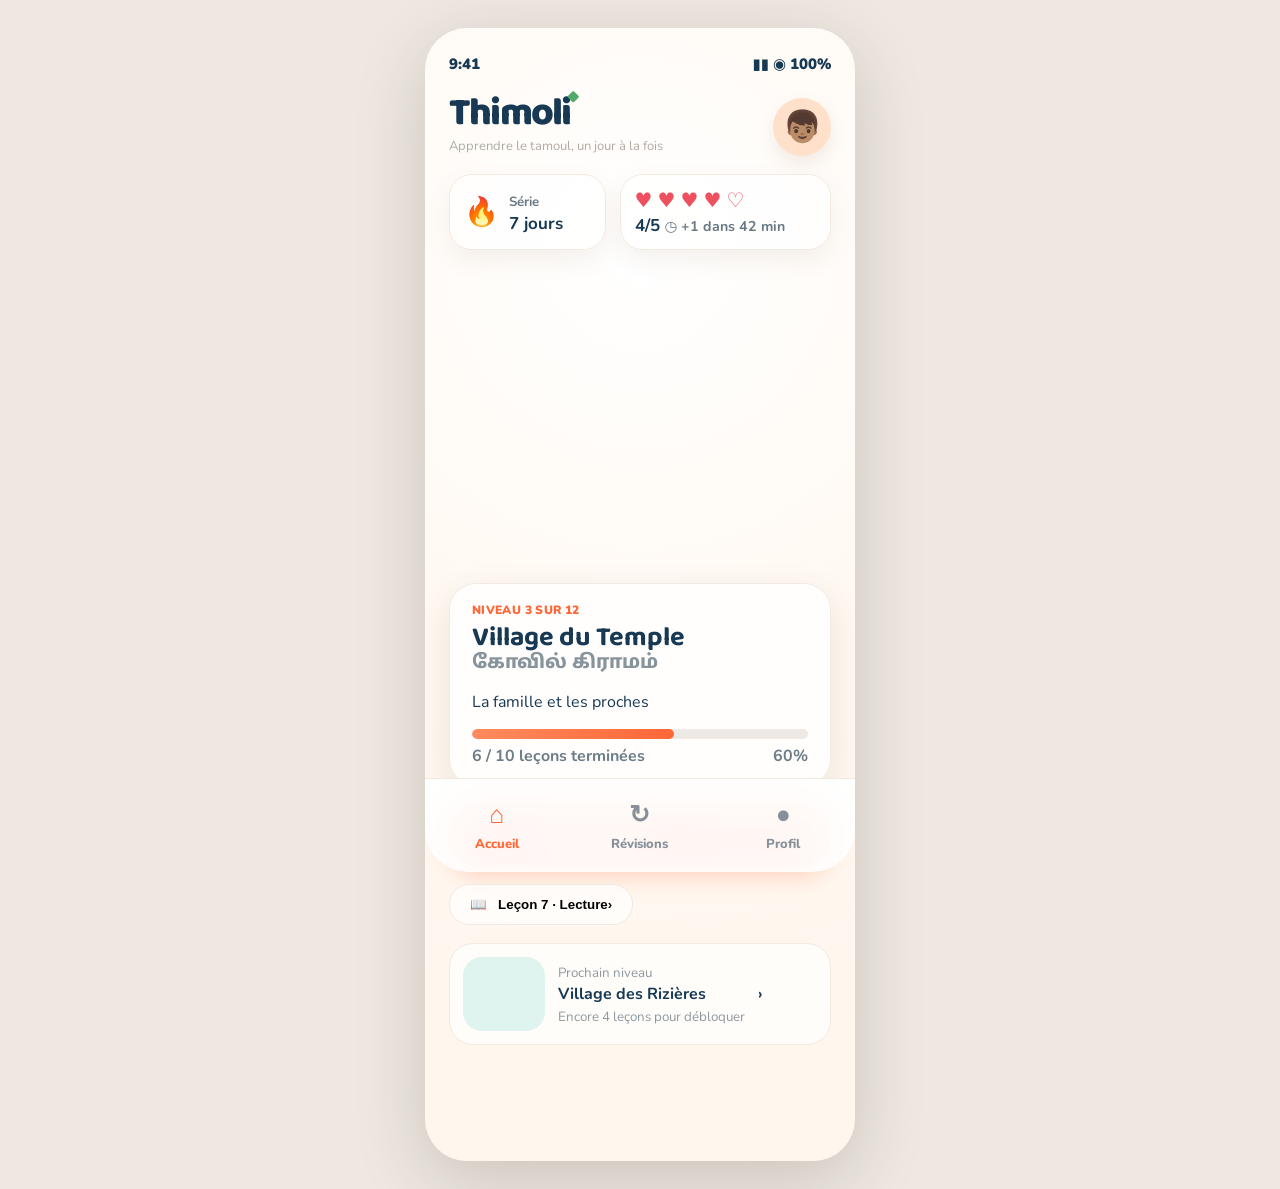
==== demo/index.html @ 9fad5a87 "Ajouter la démonstration Thimoli" ====
<!doctype html>
<html lang="fr">
<head>
  <meta charset="UTF-8" />
  <meta name="viewport" content="width=device-width, initial-scale=1, viewport-fit=cover" />
  <meta name="theme-color" content="#fff9f2" />
  <title>Thimoli — Apprendre le tamoul</title>
  <link rel="preconnect" href="https://fonts.googleapis.com">
  <link rel="preconnect" href="https://fonts.gstatic.com" crossorigin>
  <link href="https://fonts.googleapis.com/css2?family=Baloo+2:wght@500;600;700;800&family=Noto+Sans+Tamil:wght@500;600;700;800&family=Nunito:wght@500;600;700;800;900&display=swap" rel="stylesheet">
  <link rel="stylesheet" href="styles.css" />
  <script src="https://mcp.figma.com/mcp/html-to-design/capture.js" async></script>
</head>
<body>
  <main id="app" class="phone-shell" aria-live="polite"></main>
  <script src="app.js"></script>
</body>
</html>
---- demo/styles.css ----
:root{--orange:#ff6737;--orange2:#ff8b5e;--ink:#173954;--muted:#8f999f;--cream:#fff9f2;--card:#fffdfb;--line:#f2e9df;--green:#3f9b70;--shadow:0 12px 34px rgba(111,74,46,.12)}
*{box-sizing:border-box}body{margin:0;background:#eee8e1;color:var(--ink);font-family:Nunito,system-ui,sans-serif}.phone-shell{width:min(100%,430px);min-height:100dvh;margin:auto;background:radial-gradient(circle at 50% 20%,#fff 0,#fff9f2 42%,#fff6ed 100%);position:relative;padding:26px 24px 116px;overflow:hidden}.status{display:flex;justify-content:space-between;font-weight:900;font-size:15px}.brandbar{display:flex;align-items:center;justify-content:space-between;margin:24px 0 18px}.logo{font-family:"Baloo 2";font-size:39px;line-height:.75;font-weight:800;letter-spacing:-1.8px}.logo .leaf{color:#51a96b;font-size:20px;position:absolute;margin:-10px 0 0 -3px}.tagline{font-size:13px;color:#b3aaa2;margin-top:8px}.avatar{width:58px;height:58px;border-radius:50%;background:#ffe0ca;display:grid;place-items:center;font-size:31px;box-shadow:0 8px 18px rgba(156,98,54,.12)}.stats{display:grid;grid-template-columns:1fr 1.35fr;gap:14px}.stat{background:rgba(255,255,255,.78);border:1px solid #f3e9df;border-radius:23px;padding:12px 14px;display:flex;align-items:center;gap:10px;box-shadow:0 10px 24px rgba(117,74,40,.08)}.stat-icon{font-size:28px}.stat strong{font-size:17px;display:block}.stat small{color:#687984;font-weight:700}.hearts{font-size:20px;color:#ef5060;white-space:nowrap}.hero-village{height:350px;margin:-2px -24px -15px;position:relative;overflow:hidden}.sprite{position:absolute;background-image:url('assets/thimoli-villages.png');background-size:400% 300%;width:100%;height:100%;background-repeat:no-repeat;filter:drop-shadow(0 14px 12px rgba(70,43,26,.16))}.sprite.level-1{background-position:0 0}.sprite.level-2{background-position:33.333% 0}.sprite.level-3{background-position:66.666% 0}.sprite.level-4{background-position:100% 0}.sprite.level-5{background-position:0 50%}.sprite.level-6{background-position:33.333% 50%}.sprite.level-7{background-position:66.666% 50%}.sprite.level-8{background-position:100% 50%}.sprite.level-9{background-position:0 100%}.sprite.level-10{background-position:33.333% 100%}.sprite.level-11{background-position:66.666% 100%}.sprite.level-12{background-position:100% 100%}.progress-card,.mini-card,.lesson-card,.settings-card{background:rgba(255,255,255,.82);border:1px solid rgba(242,233,223,.9);box-shadow:var(--shadow);border-radius:27px}.progress-card{padding:18px 22px}.eyebrow{font-size:12px;font-weight:900;color:var(--orange);letter-spacing:.03em}.progress-card h1{font-family:"Baloo 2";font-size:27px;line-height:1;margin:6px 0 0}.tamil{font-size:19px;color:#87949b;font-weight:800}.bar{height:10px;border-radius:10px;background:#eee9e4;overflow:hidden;margin-top:13px}.bar span{display:block;height:100%;width:60%;background:linear-gradient(90deg,var(--orange2),var(--orange));border-radius:inherit}.progress-meta{display:flex;justify-content:space-between;color:#6c7d87;font-weight:700;margin-top:6px}.primary{width:100%;border:0;border-radius:28px;padding:17px 22px;background:linear-gradient(100deg,var(--orange),#ff7946);box-shadow:0 10px 24px rgba(255,103,55,.28);color:white;font:800 21px Nunito;display:flex;justify-content:center;gap:25%;align-items:center;margin:18px 0;cursor:pointer}.lesson-row{background:rgba(255,255,255,.7);border:1px solid var(--line);padding:12px 20px;border-radius:20px;display:flex;align-items:center;justify-content:space-between;font-weight:800}.next-card{display:flex;align-items:center;gap:13px;margin-top:18px;padding:13px;background:rgba(255,255,255,.72);border:1px solid var(--line);border-radius:24px}.next-thumb{width:82px;height:74px;border-radius:19px;background:#dff4ef;position:relative;overflow:hidden;flex:none}.next-thumb .sprite{transform:scale(1.45)}.next-card p{margin:0}.next-card small{color:#8e999f}.bottom-nav{position:fixed;bottom:0;left:50%;transform:translateX(-50%);width:min(100%,430px);height:94px;background:rgba(255,255,255,.94);backdrop-filter:blur(18px);border-top:1px solid var(--line);display:grid;grid-template-columns:repeat(3,1fr);z-index:10;padding-bottom:env(safe-area-inset-bottom)}.nav-btn{border:0;background:none;color:#879098;font:800 13px Nunito;display:grid;place-content:center;gap:3px;cursor:pointer}.nav-btn b{font-size:25px}.nav-btn.active{color:var(--orange)}.page-head{display:flex;align-items:center;justify-content:space-between;margin:24px 0}.page-head h1{font:800 30px/1 "Baloo 2";margin:0}.page-head p{margin:3px 0;color:var(--muted)}.village-grid{display:grid;grid-template-columns:repeat(2,1fr);gap:14px}.village-card{border:1px solid var(--line);background:white;border-radius:23px;overflow:hidden;padding:8px;position:relative;box-shadow:0 8px 23px rgba(74,51,34,.06);cursor:pointer}.village-card.locked{filter:grayscale(.7);opacity:.55}.village-card.current{border:2px solid var(--orange)}.village-art{height:120px;position:relative}.village-card h3{font-size:14px;margin:0 8px}.village-card p{font-size:11px;margin:2px 8px 7px;color:var(--muted);font-weight:800}.review-card,.profile-card{background:#fff;border:1px solid var(--line);border-radius:24px;padding:18px;margin:12px 0;box-shadow:0 8px 22px rgba(74,51,34,.06)}.review-card{display:flex;align-items:center;gap:14px}.review-card .icon{font-size:30px}.review-card h3,.review-card p{margin:0}.profile-hero{text-align:center;padding:22px 0}.profile-hero .avatar{margin:auto;width:88px;height:88px;font-size:44px}.profile-hero h1{font:800 29px "Baloo 2";margin:10px 0 0}.metrics{display:grid;grid-template-columns:repeat(3,1fr);gap:10px}.metric{text-align:center;background:white;border:1px solid var(--line);border-radius:20px;padding:15px 5px}.metric strong{display:block;font-size:21px}.setting{display:flex;justify-content:space-between;align-items:center;padding:17px 4px;border-bottom:1px solid var(--line);font-weight:800}.setting:last-child{border:0}.toggle{width:46px;height:27px;background:var(--orange);border-radius:20px;padding:3px}.toggle:after{content:"";display:block;width:21px;height:21px;background:white;border-radius:50%;margin-left:19px}.lesson-top{display:flex;align-items:center;justify-content:space-between;margin:18px 0}.lesson-top button{border:0;background:none;font-size:25px;color:var(--muted)}.lesson-card{padding:25px;margin-top:22px;text-align:center}.letter{font:800 80px "Baloo 2";color:var(--orange)}.answers{display:grid;gap:12px;margin-top:28px}.answer{padding:16px;border:2px solid var(--line);border-radius:18px;background:white;color:var(--ink);font:800 17px Nunito}.answer.selected{border-color:var(--orange);background:#fff1ea}.success{color:var(--green);font-weight:900;margin:15px 0}.empty{text-align:center;padding:60px 15px;color:var(--muted)}
@media(min-width:700px){body{padding:28px}.phone-shell{min-height:900px;border-radius:42px;box-shadow:0 20px 70px rgba(56,39,26,.18)}.bottom-nav{bottom:28px;border-radius:0 0 42px 42px}}

/* V1.2 — direction officielle : Flat Design moderne / Soft UI illustrée */
.sprite{background-image:url('assets/thimoli-villages-flat-v2.png');filter:drop-shadow(0 10px 10px rgba(70,43,26,.10))}
.village-intro{margin:-4px 0 18px;padding:12px 16px;border-radius:18px;background:rgba(255,255,255,.68);border:1px solid rgba(242,233,223,.8);color:#63727c;font-size:12px;font-weight:700}
.village-card{background:rgba(255,255,255,.82);padding:9px;text-align:center;overflow:visible}
.village-card.locked{filter:none;opacity:.76}
.village-card.locked .village-art{filter:saturate(.72)}
.village-card.current{border:2px solid var(--orange2);box-shadow:0 10px 26px rgba(255,139,94,.17)}
.card-lock{position:absolute;right:11px;top:11px;z-index:2;font-size:15px;filter:grayscale(1)}
.level-badge{display:inline-block;margin:-6px auto 7px;padding:3px 11px;border-radius:999px;background:linear-gradient(100deg,var(--orange2),var(--orange));color:#fff;font-size:10px;font-weight:900}
.village-card.locked .level-badge{background:#8c9296}
.village-card h3{font:800 14px/1.15 "Baloo 2";margin:0 5px;color:var(--ink)}
.village-card .village-tamil{font-family:"Noto Sans Tamil",Nunito,sans-serif;font-size:11px;color:var(--ink);margin:3px 4px 0;font-weight:700}
.village-card .village-theme{font-size:10px;line-height:1.25;color:var(--muted);margin:3px 4px 8px;min-height:25px;font-weight:700}
.village-card .village-state{font-size:9px;color:var(--orange);letter-spacing:.04em;margin:0 4px 5px;font-weight:900}
.village-quote{text-align:center;color:#7f8a8f;font-size:11px;font-style:italic;margin:24px 0 6px}
.tamil,.letter{font-family:"Noto Sans Tamil",Nunito,sans-serif}
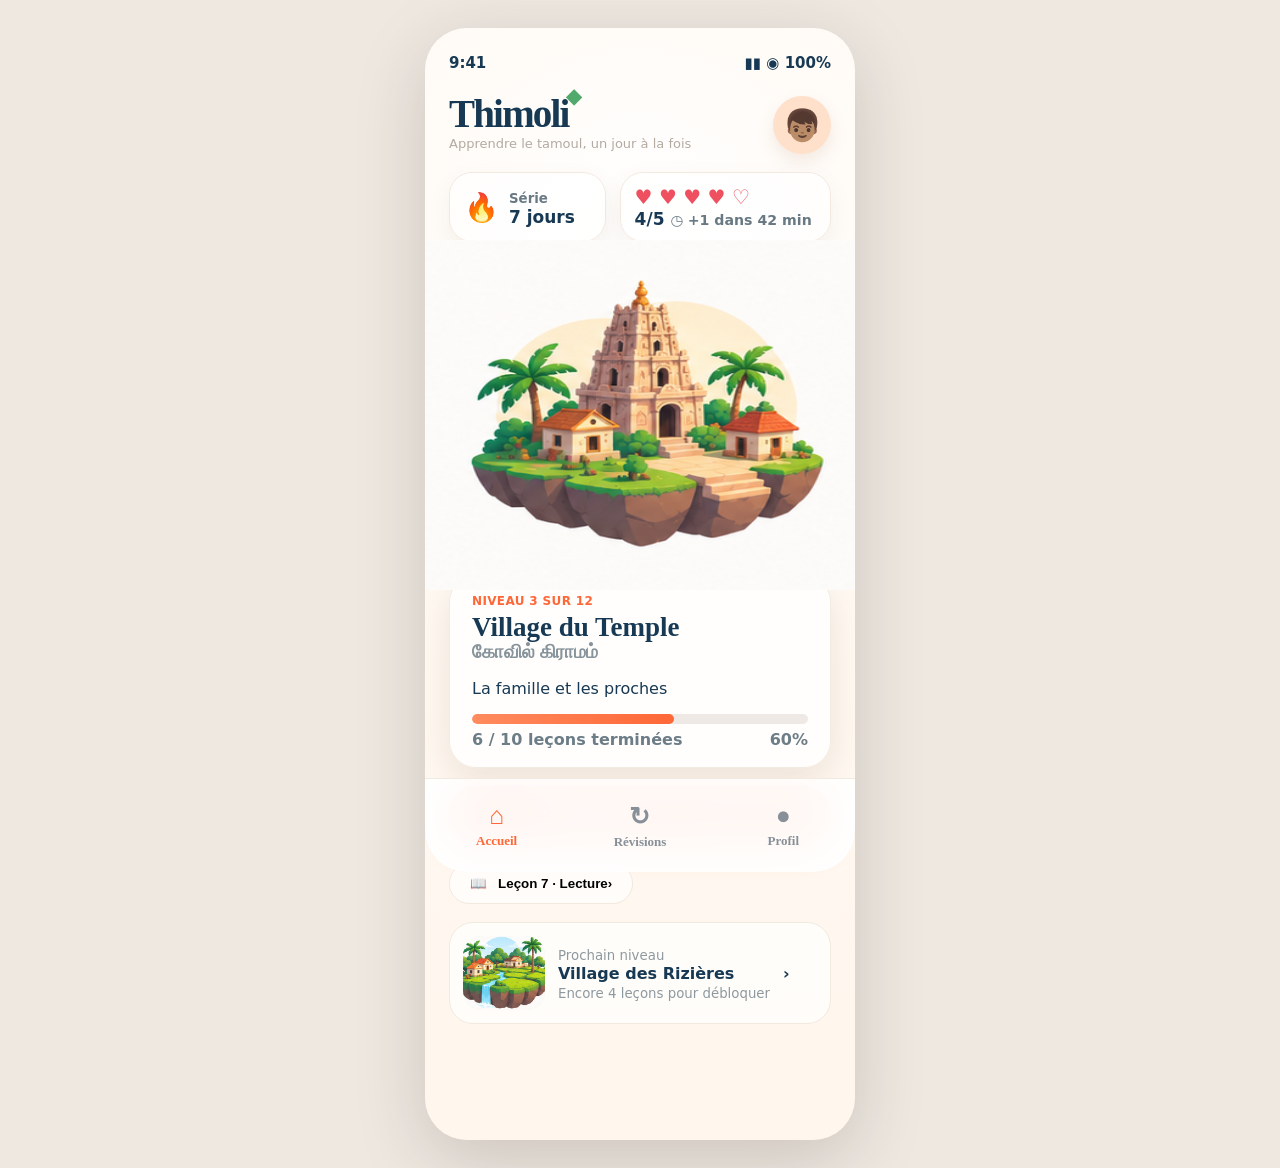
==== commit f71f8034: "Mettre à jour la structure du prototype" ====
--- a/demo/index.html
+++ b/demo/index.html
@@ -4,15 +4,23 @@
   <meta charset="UTF-8" />
   <meta name="viewport" content="width=device-width, initial-scale=1, viewport-fit=cover" />
   <meta name="theme-color" content="#fff9f2" />
+  <meta name="description" content="Thimoli, l'application ludique et bienveillante pour apprendre le tamoul un peu chaque jour." />
+  <meta name="color-scheme" content="light" />
+  <meta name="apple-mobile-web-app-capable" content="yes" />
+  <meta name="apple-mobile-web-app-status-bar-style" content="default" />
+  <meta name="apple-mobile-web-app-title" content="Thimoli" />
+  <meta name="format-detection" content="telephone=no" />
   <title>Thimoli — Apprendre le tamoul</title>
-  <link rel="preconnect" href="https://fonts.googleapis.com">
-  <link rel="preconnect" href="https://fonts.gstatic.com" crossorigin>
-  <link href="https://fonts.googleapis.com/css2?family=Baloo+2:wght@500;600;700;800&family=Noto+Sans+Tamil:wght@500;600;700;800&family=Nunito:wght@500;600;700;800;900&display=swap" rel="stylesheet">
+  <link rel="preload" href="assets/fonts/baloo-2-latin.woff2" as="font" type="font/woff2" crossorigin />
+  <link rel="preload" href="assets/fonts/nunito-latin.woff2" as="font" type="font/woff2" crossorigin />
+  <link rel="preload" href="assets/fonts/noto-sans-tamil.woff2" as="font" type="font/woff2" crossorigin />
+  <link rel="preload" href="assets/mascot/mascot-welcome.webp" as="image" type="image/webp" />
+  <link rel="preload" href="assets/villages/village-03.png" as="image" type="image/png" />
   <link rel="stylesheet" href="styles.css" />
-  <script src="https://mcp.figma.com/mcp/html-to-design/capture.js" async></script>
 </head>
 <body>
   <main id="app" class="phone-shell" aria-live="polite"></main>
   <script src="app.js"></script>
 </body>
 </html>
+
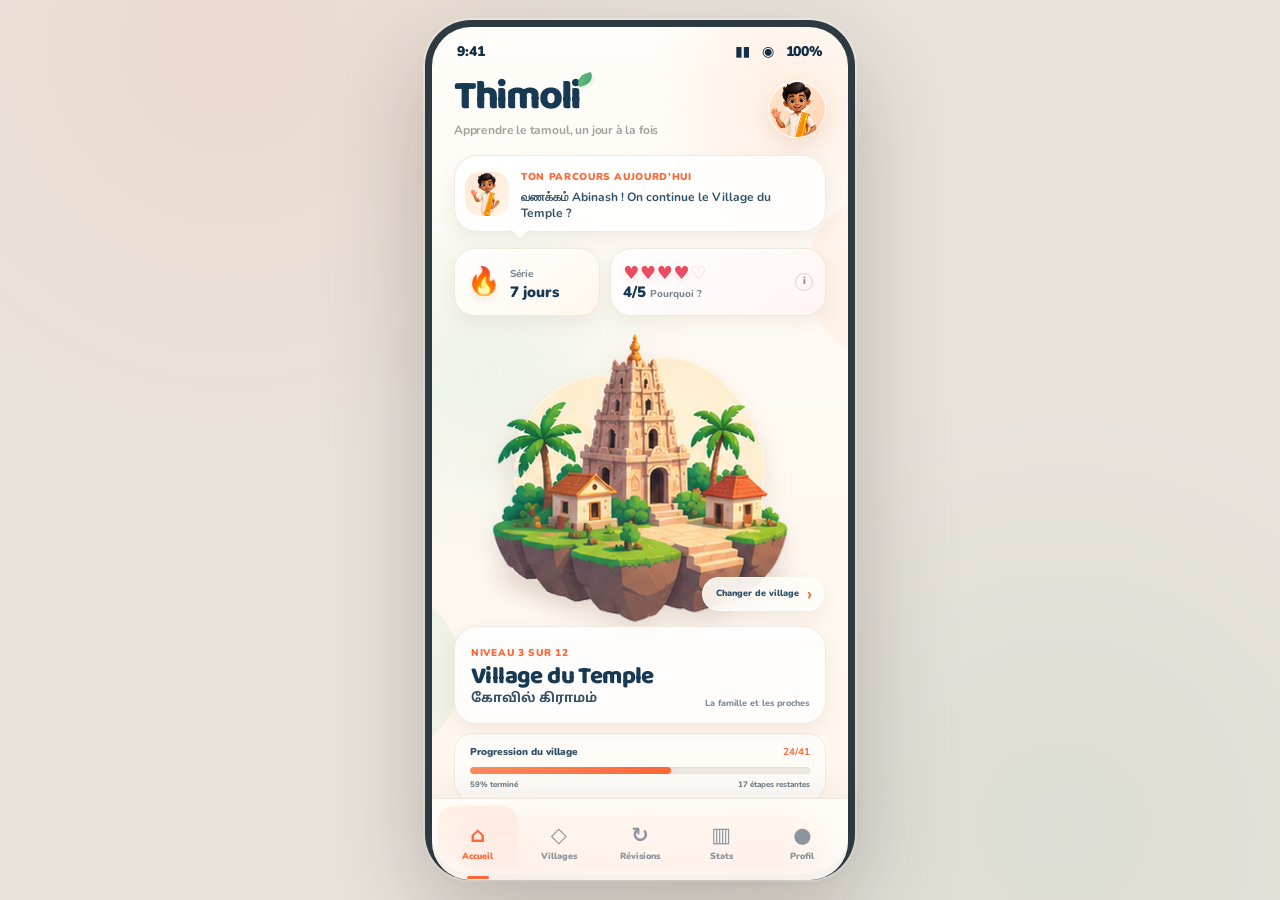
==== commit 3ba4557a: "Forcer l’actualisation du prototype" ====
--- a/demo/index.html
+++ b/demo/index.html
@@ -16,11 +16,11 @@
   <link rel="preload" href="assets/fonts/noto-sans-tamil.woff2" as="font" type="font/woff2" crossorigin />
   <link rel="preload" href="assets/mascot/mascot-welcome.webp" as="image" type="image/webp" />
   <link rel="preload" href="assets/villages/village-03.png" as="image" type="image/png" />
-  <link rel="stylesheet" href="styles.css" />
+    <link rel="stylesheet" href="styles.css?v=20260905-2" />
 </head>
 <body>
   <main id="app" class="phone-shell" aria-live="polite"></main>
-  <script src="app.js"></script>
+    <script src="app.js?v=20260905-2"></script>
 </body>
 </html>
 
--- a/demo/styles.css
+++ b/demo/styles.css
@@ -1,20 +1,4474 @@
-:root{--orange:#ff6737;--orange2:#ff8b5e;--ink:#173954;--muted:#8f999f;--cream:#fff9f2;--card:#fffdfb;--line:#f2e9df;--green:#3f9b70;--shadow:0 12px 34px rgba(111,74,46,.12)}
-*{box-sizing:border-box}body{margin:0;background:#eee8e1;color:var(--ink);font-family:Nunito,system-ui,sans-serif}.phone-shell{width:min(100%,430px);min-height:100dvh;margin:auto;background:radial-gradient(circle at 50% 20%,#fff 0,#fff9f2 42%,#fff6ed 100%);position:relative;padding:26px 24px 116px;overflow:hidden}.status{display:flex;justify-content:space-between;font-weight:900;font-size:15px}.brandbar{display:flex;align-items:center;justify-content:space-between;margin:24px 0 18px}.logo{font-family:"Baloo 2";font-size:39px;line-height:.75;font-weight:800;letter-spacing:-1.8px}.logo .leaf{color:#51a96b;font-size:20px;position:absolute;margin:-10px 0 0 -3px}.tagline{font-size:13px;color:#b3aaa2;margin-top:8px}.avatar{width:58px;height:58px;border-radius:50%;background:#ffe0ca;display:grid;place-items:center;font-size:31px;box-shadow:0 8px 18px rgba(156,98,54,.12)}.stats{display:grid;grid-template-columns:1fr 1.35fr;gap:14px}.stat{background:rgba(255,255,255,.78);border:1px solid #f3e9df;border-radius:23px;padding:12px 14px;display:flex;align-items:center;gap:10px;box-shadow:0 10px 24px rgba(117,74,40,.08)}.stat-icon{font-size:28px}.stat strong{font-size:17px;display:block}.stat small{color:#687984;font-weight:700}.hearts{font-size:20px;color:#ef5060;white-space:nowrap}.hero-village{height:350px;margin:-2px -24px -15px;position:relative;overflow:hidden}.sprite{position:absolute;background-image:url('assets/thimoli-villages.png');background-size:400% 300%;width:100%;height:100%;background-repeat:no-repeat;filter:drop-shadow(0 14px 12px rgba(70,43,26,.16))}.sprite.level-1{background-position:0 0}.sprite.level-2{background-position:33.333% 0}.sprite.level-3{background-position:66.666% 0}.sprite.level-4{background-position:100% 0}.sprite.level-5{background-position:0 50%}.sprite.level-6{background-position:33.333% 50%}.sprite.level-7{background-position:66.666% 50%}.sprite.level-8{background-position:100% 50%}.sprite.level-9{background-position:0 100%}.sprite.level-10{background-position:33.333% 100%}.sprite.level-11{background-position:66.666% 100%}.sprite.level-12{background-position:100% 100%}.progress-card,.mini-card,.lesson-card,.settings-card{background:rgba(255,255,255,.82);border:1px solid rgba(242,233,223,.9);box-shadow:var(--shadow);border-radius:27px}.progress-card{padding:18px 22px}.eyebrow{font-size:12px;font-weight:900;color:var(--orange);letter-spacing:.03em}.progress-card h1{font-family:"Baloo 2";font-size:27px;line-height:1;margin:6px 0 0}.tamil{font-size:19px;color:#87949b;font-weight:800}.bar{height:10px;border-radius:10px;background:#eee9e4;overflow:hidden;margin-top:13px}.bar span{display:block;height:100%;width:60%;background:linear-gradient(90deg,var(--orange2),var(--orange));border-radius:inherit}.progress-meta{display:flex;justify-content:space-between;color:#6c7d87;font-weight:700;margin-top:6px}.primary{width:100%;border:0;border-radius:28px;padding:17px 22px;background:linear-gradient(100deg,var(--orange),#ff7946);box-shadow:0 10px 24px rgba(255,103,55,.28);color:white;font:800 21px Nunito;display:flex;justify-content:center;gap:25%;align-items:center;margin:18px 0;cursor:pointer}.lesson-row{background:rgba(255,255,255,.7);border:1px solid var(--line);padding:12px 20px;border-radius:20px;display:flex;align-items:center;justify-content:space-between;font-weight:800}.next-card{display:flex;align-items:center;gap:13px;margin-top:18px;padding:13px;background:rgba(255,255,255,.72);border:1px solid var(--line);border-radius:24px}.next-thumb{width:82px;height:74px;border-radius:19px;background:#dff4ef;position:relative;overflow:hidden;flex:none}.next-thumb .sprite{transform:scale(1.45)}.next-card p{margin:0}.next-card small{color:#8e999f}.bottom-nav{position:fixed;bottom:0;left:50%;transform:translateX(-50%);width:min(100%,430px);height:94px;background:rgba(255,255,255,.94);backdrop-filter:blur(18px);border-top:1px solid var(--line);display:grid;grid-template-columns:repeat(3,1fr);z-index:10;padding-bottom:env(safe-area-inset-bottom)}.nav-btn{border:0;background:none;color:#879098;font:800 13px Nunito;display:grid;place-content:center;gap:3px;cursor:pointer}.nav-btn b{font-size:25px}.nav-btn.active{color:var(--orange)}.page-head{display:flex;align-items:center;justify-content:space-between;margin:24px 0}.page-head h1{font:800 30px/1 "Baloo 2";margin:0}.page-head p{margin:3px 0;color:var(--muted)}.village-grid{display:grid;grid-template-columns:repeat(2,1fr);gap:14px}.village-card{border:1px solid var(--line);background:white;border-radius:23px;overflow:hidden;padding:8px;position:relative;box-shadow:0 8px 23px rgba(74,51,34,.06);cursor:pointer}.village-card.locked{filter:grayscale(.7);opacity:.55}.village-card.current{border:2px solid var(--orange)}.village-art{height:120px;position:relative}.village-card h3{font-size:14px;margin:0 8px}.village-card p{font-size:11px;margin:2px 8px 7px;color:var(--muted);font-weight:800}.review-card,.profile-card{background:#fff;border:1px solid var(--line);border-radius:24px;padding:18px;margin:12px 0;box-shadow:0 8px 22px rgba(74,51,34,.06)}.review-card{display:flex;align-items:center;gap:14px}.review-card .icon{font-size:30px}.review-card h3,.review-card p{margin:0}.profile-hero{text-align:center;padding:22px 0}.profile-hero .avatar{margin:auto;width:88px;height:88px;font-size:44px}.profile-hero h1{font:800 29px "Baloo 2";margin:10px 0 0}.metrics{display:grid;grid-template-columns:repeat(3,1fr);gap:10px}.metric{text-align:center;background:white;border:1px solid var(--line);border-radius:20px;padding:15px 5px}.metric strong{display:block;font-size:21px}.setting{display:flex;justify-content:space-between;align-items:center;padding:17px 4px;border-bottom:1px solid var(--line);font-weight:800}.setting:last-child{border:0}.toggle{width:46px;height:27px;background:var(--orange);border-radius:20px;padding:3px}.toggle:after{content:"";display:block;width:21px;height:21px;background:white;border-radius:50%;margin-left:19px}.lesson-top{display:flex;align-items:center;justify-content:space-between;margin:18px 0}.lesson-top button{border:0;background:none;font-size:25px;color:var(--muted)}.lesson-card{padding:25px;margin-top:22px;text-align:center}.letter{font:800 80px "Baloo 2";color:var(--orange)}.answers{display:grid;gap:12px;margin-top:28px}.answer{padding:16px;border:2px solid var(--line);border-radius:18px;background:white;color:var(--ink);font:800 17px Nunito}.answer.selected{border-color:var(--orange);background:#fff1ea}.success{color:var(--green);font-weight:900;margin:15px 0}.empty{text-align:center;padding:60px 15px;color:var(--muted)}
-@media(min-width:700px){body{padding:28px}.phone-shell{min-height:900px;border-radius:42px;box-shadow:0 20px 70px rgba(56,39,26,.18)}.bottom-nav{bottom:28px;border-radius:0 0 42px 42px}}
-
-/* V1.2 — direction officielle : Flat Design moderne / Soft UI illustrée */
-.sprite{background-image:url('assets/thimoli-villages-flat-v2.png');filter:drop-shadow(0 10px 10px rgba(70,43,26,.10))}
-.village-intro{margin:-4px 0 18px;padding:12px 16px;border-radius:18px;background:rgba(255,255,255,.68);border:1px solid rgba(242,233,223,.8);color:#63727c;font-size:12px;font-weight:700}
-.village-card{background:rgba(255,255,255,.82);padding:9px;text-align:center;overflow:visible}
-.village-card.locked{filter:none;opacity:.76}
-.village-card.locked .village-art{filter:saturate(.72)}
-.village-card.current{border:2px solid var(--orange2);box-shadow:0 10px 26px rgba(255,139,94,.17)}
-.card-lock{position:absolute;right:11px;top:11px;z-index:2;font-size:15px;filter:grayscale(1)}
-.level-badge{display:inline-block;margin:-6px auto 7px;padding:3px 11px;border-radius:999px;background:linear-gradient(100deg,var(--orange2),var(--orange));color:#fff;font-size:10px;font-weight:900}
-.village-card.locked .level-badge{background:#8c9296}
-.village-card h3{font:800 14px/1.15 "Baloo 2";margin:0 5px;color:var(--ink)}
-.village-card .village-tamil{font-family:"Noto Sans Tamil",Nunito,sans-serif;font-size:11px;color:var(--ink);margin:3px 4px 0;font-weight:700}
-.village-card .village-theme{font-size:10px;line-height:1.25;color:var(--muted);margin:3px 4px 8px;min-height:25px;font-weight:700}
-.village-card .village-state{font-size:9px;color:var(--orange);letter-spacing:.04em;margin:0 4px 5px;font-weight:900}
-.village-quote{text-align:center;color:#7f8a8f;font-size:11px;font-style:italic;margin:24px 0 6px}
-.tamil,.letter{font-family:"Noto Sans Tamil",Nunito,sans-serif}
+@charset "UTF-8";
+
+@font-face {
+  font-family: "Baloo 2";
+  src: url("assets/fonts/baloo-2-latin.woff2") format("woff2");
+  font-style: normal;
+  font-weight: 500 800;
+  font-display: swap;
+}
+
+@font-face {
+  font-family: "Nunito";
+  src: url("assets/fonts/nunito-latin.woff2") format("woff2");
+  font-style: normal;
+  font-weight: 500 900;
+  font-display: swap;
+}
+
+@font-face {
+  font-family: "Noto Sans Tamil";
+  src: url("assets/fonts/noto-sans-tamil.woff2") format("woff2");
+  font-style: normal;
+  font-weight: 500 800;
+  font-display: swap;
+}
+
+:root {
+  color-scheme: light;
+  --font-display: "Baloo 2", "Nunito", system-ui, sans-serif;
+  --font-body: "Nunito", system-ui, -apple-system, BlinkMacSystemFont, "Segoe UI", sans-serif;
+  --font-tamil: "Noto Sans Tamil", "Nirmala UI", sans-serif;
+
+  --ink: #173954;
+  --ink-2: #345268;
+  --muted: #7e8c96;
+  --muted-2: #a9b1b7;
+  --cream: #fff9f2;
+  --cream-2: #fff3e8;
+  --card: #fffdfb;
+  --white: #ffffff;
+  --line: #f1e8df;
+
+  --orange: #ff6737;
+  --orange-2: #ff8b5e;
+  --orange-soft: #fff0e8;
+  --orange-pale: #fff7f1;
+  --green: #3f9b70;
+  --green-2: #65bb8a;
+  --green-soft: #eaf7ef;
+  --red: #e94d5f;
+  --red-2: #ff7380;
+  --red-soft: #fff0f1;
+  --yellow: #f5b942;
+  --yellow-soft: #fff7dd;
+  --blue: #4b91bd;
+  --blue-soft: #eaf6fc;
+  --violet: #8c70be;
+  --violet-soft: #f3effb;
+
+  --shadow-xs: 0 2px 7px rgba(90, 60, 39, 0.045);
+  --shadow-sm: 0 7px 20px rgba(90, 60, 39, 0.075);
+  --shadow-md: 0 14px 34px rgba(90, 60, 39, 0.105);
+  --shadow-lg: 0 22px 58px rgba(74, 50, 34, 0.16);
+  --shadow-orange: 0 12px 27px rgba(255, 103, 55, 0.26);
+  --shadow-green: 0 10px 24px rgba(63, 155, 112, 0.2);
+
+  --radius-sm: 14px;
+  --radius-md: 20px;
+  --radius-lg: 27px;
+  --radius-xl: 34px;
+  --shell-width: 430px;
+  --side: 22px;
+  --nav-height: 82px;
+  --safe-top: env(safe-area-inset-top, 0px);
+  --safe-bottom: env(safe-area-inset-bottom, 0px);
+  --ease: cubic-bezier(0.22, 1, 0.36, 1);
+  --bounce: cubic-bezier(0.34, 1.56, 0.64, 1);
+}
+
+*,
+*::before,
+*::after {
+  box-sizing: border-box;
+}
+
+html {
+  min-height: 100%;
+  background: #e9e3dc;
+  -webkit-text-size-adjust: 100%;
+  text-size-adjust: 100%;
+}
+
+body {
+  min-height: 100%;
+  margin: 0;
+  background:
+    radial-gradient(circle at 18% 5%, rgba(255, 139, 94, 0.1), transparent 27rem),
+    radial-gradient(circle at 83% 92%, rgba(63, 155, 112, 0.08), transparent 28rem),
+    #e9e3dc;
+  color: var(--ink);
+  font-family: var(--font-body);
+  font-size: 15px;
+  font-weight: 600;
+  line-height: 1.45;
+  -webkit-font-smoothing: antialiased;
+  text-rendering: optimizeLegibility;
+}
+
+button,
+input,
+select,
+textarea {
+  color: inherit;
+  font: inherit;
+}
+
+button,
+[role="button"] {
+  min-height: 44px;
+  -webkit-tap-highlight-color: transparent;
+  touch-action: manipulation;
+}
+
+button {
+  appearance: none;
+}
+
+button:focus-visible,
+[role="button"]:focus-visible,
+a:focus-visible {
+  outline: 3px solid rgba(75, 145, 189, 0.38);
+  outline-offset: 3px;
+}
+
+button:disabled,
+[aria-disabled="true"] {
+  cursor: default;
+}
+
+img,
+svg {
+  display: block;
+  max-width: 100%;
+}
+
+p,
+h1,
+h2,
+h3,
+h4 {
+  overflow-wrap: anywhere;
+}
+
+.phone-shell {
+  position: relative;
+  isolation: isolate;
+  width: min(100%, var(--shell-width));
+  min-height: 100dvh;
+  margin: 0 auto;
+  padding:
+    calc(var(--safe-top) + 13px)
+    var(--side)
+    calc(var(--nav-height) + var(--safe-bottom) + 34px);
+  overflow-x: clip;
+  background:
+    radial-gradient(circle at 86% 8%, rgba(255, 185, 139, 0.2), transparent 9rem),
+    radial-gradient(circle at 13% 41%, rgba(86, 184, 138, 0.1), transparent 13rem),
+    linear-gradient(180deg, #fffdf9 0%, var(--cream) 48%, #fff6ed 100%);
+}
+
+.phone-shell::before,
+.phone-shell::after {
+  position: absolute;
+  z-index: -1;
+  width: 170px;
+  height: 170px;
+  border-radius: 999px;
+  content: "";
+  pointer-events: none;
+  filter: blur(1px);
+}
+
+.phone-shell::before {
+  top: 164px;
+  right: -128px;
+  background: rgba(255, 169, 119, 0.09);
+}
+
+.phone-shell::after {
+  top: 560px;
+  left: -140px;
+  background: rgba(63, 155, 112, 0.075);
+}
+
+.app-page,
+.app-view {
+  position: relative;
+  z-index: 1;
+  min-height: calc(100dvh - var(--nav-height) - var(--safe-top) - var(--safe-bottom) - 48px);
+  animation: page-in 420ms var(--ease);
+}
+
+.status {
+  display: flex;
+  min-height: 25px;
+  align-items: center;
+  justify-content: space-between;
+  padding: 0 3px;
+  color: #122f45;
+  font-size: 14px;
+  font-weight: 900;
+  letter-spacing: -0.01em;
+  user-select: none;
+}
+
+.brandbar {
+  display: flex;
+  align-items: center;
+  justify-content: space-between;
+  gap: 16px;
+  margin: 14px 0 16px;
+}
+
+.brandbar > :first-child {
+  min-width: 0;
+}
+
+.logo {
+  position: relative;
+  width: max-content;
+  color: var(--ink);
+  font-family: var(--font-display);
+  font-size: clamp(35px, 10vw, 41px);
+  font-weight: 800;
+  letter-spacing: -0.055em;
+  line-height: 0.88;
+}
+
+.logo .leaf {
+  position: absolute;
+  top: -5px;
+  right: -13px;
+  width: 16px;
+  height: 11px;
+  overflow: hidden;
+  border-radius: 13px 2px 13px 2px;
+  background: linear-gradient(135deg, #6cc67d, #3f9b70);
+  color: transparent;
+  font-size: 0;
+  transform: rotate(-17deg);
+  box-shadow: 0 2px 5px rgba(63, 155, 112, 0.2);
+}
+
+.tagline {
+  margin-top: 7px;
+  color: #a69e98;
+  font-size: 12px;
+  font-weight: 700;
+  letter-spacing: -0.015em;
+}
+
+.avatar,
+.mascot-avatar,
+.avatar-mascot {
+  position: relative;
+  flex: 0 0 auto;
+  display: grid;
+  width: 58px;
+  min-width: 58px;
+  height: 58px;
+  min-height: 58px;
+  place-items: center;
+  overflow: hidden;
+  border: 1px solid rgba(255, 255, 255, 0.82);
+  border-radius: 50%;
+  background:
+    radial-gradient(circle at 50% 35%, #fff6e9 0 29%, transparent 30%),
+    linear-gradient(145deg, #ffe6ce, #ffd4b5);
+  box-shadow:
+    0 9px 22px rgba(143, 92, 56, 0.13),
+    inset 0 1px 0 rgba(255, 255, 255, 0.9);
+  color: var(--ink);
+  font-size: 30px;
+}
+
+button.avatar,
+button.mascot-avatar {
+  padding: 0;
+  cursor: pointer;
+}
+
+.avatar img,
+.mascot-avatar img,
+.avatar-mascot img,
+.mascot-image {
+  width: 100%;
+  height: 100%;
+  object-fit: cover;
+  object-position: center 15%;
+}
+
+.mascot-avatar.is-speaking,
+.avatar.is-speaking,
+.avatar-mascot.is-speaking {
+  animation: mascot-talk 850ms var(--ease) infinite alternate;
+}
+
+/* Coach / mascot conversations */
+.coach {
+  position: relative;
+  display: grid;
+  grid-template-columns: 54px minmax(0, 1fr);
+  gap: 12px;
+  align-items: center;
+  margin: 10px 0 16px;
+  padding: 12px 14px 12px 10px;
+  border: 1px solid rgba(242, 232, 222, 0.94);
+  border-radius: 23px;
+  background: rgba(255, 255, 255, 0.82);
+  box-shadow: var(--shadow-sm);
+  backdrop-filter: blur(12px);
+  animation: coach-in 600ms 90ms var(--ease) both;
+}
+
+.coach::before {
+  position: absolute;
+  left: 58px;
+  bottom: -6px;
+  width: 14px;
+  height: 14px;
+  border-right: 1px solid var(--line);
+  border-bottom: 1px solid var(--line);
+  background: #fffefd;
+  content: "";
+  transform: rotate(45deg);
+}
+
+.coach-compact {
+  grid-template-columns: 44px minmax(0, 1fr);
+  padding-block: 9px;
+}
+
+.coach-mascot,
+.coach-character {
+  display: grid;
+  width: 54px;
+  height: 54px;
+  place-items: center;
+  overflow: hidden;
+  border-radius: 18px;
+  background: linear-gradient(145deg, #ffe7d4, #fff5e9);
+  font-size: 31px;
+}
+
+.coach-compact .coach-mascot,
+.coach-compact .coach-character {
+  width: 44px;
+  height: 44px;
+  border-radius: 15px;
+  font-size: 25px;
+}
+
+.coach-mascot img,
+.coach-character img {
+  width: 100%;
+  height: 100%;
+  object-fit: cover;
+}
+
+.coach-copy,
+.coach-body,
+.coach-bubble {
+  min-width: 0;
+}
+
+.coach-kicker {
+  margin: 0 0 1px;
+  color: var(--orange);
+  font-size: 10px;
+  font-weight: 900;
+  letter-spacing: 0.065em;
+  text-transform: uppercase;
+}
+
+.coach-title {
+  margin: 0;
+  color: var(--ink);
+  font-family: var(--font-display);
+  font-size: 17px;
+  font-weight: 800;
+  line-height: 1.1;
+}
+
+.coach-text,
+.coach p,
+.coach-bubble p {
+  margin: 2px 0 0;
+  color: var(--ink-2);
+  font-size: 12px;
+  font-weight: 700;
+  line-height: 1.35;
+}
+
+.coach.is-success,
+.coach-success {
+  border-color: rgba(63, 155, 112, 0.22);
+  background: linear-gradient(145deg, rgba(255, 255, 255, 0.92), var(--green-soft));
+}
+
+.coach.is-warning,
+.coach-warning {
+  border-color: rgba(245, 185, 66, 0.28);
+  background: linear-gradient(145deg, rgba(255, 255, 255, 0.94), var(--yellow-soft));
+}
+
+/* Daily signals */
+.stats-strip,
+.stats {
+  display: grid;
+  grid-template-columns: minmax(0, 0.95fr) minmax(0, 1.4fr);
+  gap: 10px;
+  margin: 2px 0 6px;
+}
+
+.stat-pill,
+.stat {
+  display: flex;
+  min-width: 0;
+  min-height: 68px;
+  align-items: center;
+  gap: 9px;
+  padding: 10px 12px;
+  border: 1px solid rgba(241, 232, 223, 0.96);
+  border-radius: 21px;
+  background: rgba(255, 255, 255, 0.79);
+  box-shadow:
+    0 8px 20px rgba(92, 61, 40, 0.07),
+    inset 0 1px 0 rgba(255, 255, 255, 0.95);
+  backdrop-filter: blur(12px);
+}
+
+.stat-pill:nth-child(1),
+.stat:nth-child(1) {
+  background: linear-gradient(145deg, rgba(255, 255, 255, 0.9), #fff7ec);
+}
+
+.stat-pill:nth-child(2),
+.stat:nth-child(2) {
+  background: linear-gradient(145deg, rgba(255, 255, 255, 0.9), #fff5f3);
+}
+
+.stat-icon {
+  flex: 0 0 auto;
+  font-size: 27px;
+  line-height: 1;
+  filter: drop-shadow(0 4px 4px rgba(176, 91, 40, 0.12));
+}
+
+.stat-copy {
+  min-width: 0;
+}
+
+.stat-pill strong,
+.stat strong {
+  display: block;
+  color: var(--ink);
+  font-size: 15px;
+  font-weight: 900;
+  line-height: 1.12;
+  white-space: nowrap;
+}
+
+.stat-pill small,
+.stat small {
+  color: var(--muted);
+  font-size: 10px;
+  font-weight: 800;
+  line-height: 1.12;
+}
+
+.hearts {
+  display: flex;
+  align-items: center;
+  gap: 2px;
+  min-height: 22px;
+  color: var(--red);
+  font-size: 18px;
+  letter-spacing: -0.08em;
+  line-height: 1;
+  white-space: nowrap;
+  filter: drop-shadow(0 3px 4px rgba(233, 77, 95, 0.13));
+}
+
+.heart {
+  display: inline-grid;
+  place-items: center;
+  transform-origin: 50% 70%;
+}
+
+.heart.empty,
+.heart.is-empty,
+.heart-empty {
+  color: #ddd8d4;
+  filter: none;
+}
+
+.heart.is-lost {
+  animation: heart-lost 520ms var(--ease) both;
+}
+
+.heart.is-gained {
+  animation: heart-gained 620ms var(--bounce) both;
+}
+
+.mascot-image {
+  object-fit: contain;
+  object-position: center bottom;
+}
+
+.avatar .mascot-image,
+.avatar-mascot .mascot-image {
+  width: 112%;
+  max-width: none;
+  height: 112%;
+  transform: translateY(4%);
+}
+
+.info-mark {
+  display: grid;
+  flex: 0 0 auto;
+  width: 18px;
+  height: 18px;
+  place-items: center;
+  margin-left: auto;
+  border: 1px solid #d9d2cd;
+  border-radius: 50%;
+  color: var(--muted);
+  font-size: 10px;
+  font-weight: 900;
+}
+
+.stat-button {
+  width: 100%;
+  color: inherit;
+  font: inherit;
+  text-align: left;
+  cursor: pointer;
+}
+
+/* 4 × 3 village sprite system. The cell aspect ratio follows the source sheet,
+   preventing the artwork from being stretched on compact screens. */
+.sprite {
+  position: absolute;
+  width: 100%;
+  height: auto;
+  aspect-ratio: 1413 / 1484;
+  background-image: url("assets/thimoli-villages-flat-v2.png");
+  background-repeat: no-repeat;
+  background-size: 400% 300%;
+  filter: drop-shadow(0 12px 12px rgba(70, 43, 26, 0.11));
+  transform: translateZ(0);
+}
+
+.sprite.level-1 { background-position: 0% 0%; }
+.sprite.level-2 { background-position: 33.333% 0%; }
+.sprite.level-3 { background-position: 66.666% 0%; }
+.sprite.level-4 { background-position: 100% 0%; }
+.sprite.level-5 { background-position: 0% 50%; }
+.sprite.level-6 { background-position: 33.333% 50%; }
+.sprite.level-7 { background-position: 66.666% 50%; }
+.sprite.level-8 { background-position: 100% 50%; }
+.sprite.level-9 { background-position: 0% 100%; }
+.sprite.level-10 { background-position: 33.333% 100%; }
+.sprite.level-11 { background-position: 66.666% 100%; }
+.sprite.level-12 { background-position: 100% 100%; }
+
+.hero-village {
+  position: relative;
+  height: clamp(300px, 84vw, 354px);
+  margin: -2px calc(var(--side) * -1) -10px;
+  overflow: hidden;
+  isolation: isolate;
+}
+
+.hero-village::after {
+  position: absolute;
+  z-index: -1;
+  left: 50%;
+  bottom: 37px;
+  width: 72%;
+  height: 35px;
+  border-radius: 50%;
+  background: rgba(113, 77, 49, 0.09);
+  content: "";
+  filter: blur(11px);
+  transform: translateX(-50%);
+}
+
+.hero-village .sprite {
+  top: 50%;
+  left: 50%;
+  width: min(87%, 348px);
+  transform: translate(-50%, -50%);
+  animation: village-float 5.8s ease-in-out infinite;
+}
+
+.villages-link {
+  display: flex;
+  width: 100%;
+  min-height: 44px;
+  align-items: center;
+  justify-content: space-between;
+  gap: 10px;
+  margin-top: 8px;
+  padding: 3px 2px;
+  border: 0;
+  background: transparent;
+  color: var(--muted);
+  cursor: pointer;
+  font-size: 10px;
+  font-weight: 800;
+}
+
+.villages-link strong {
+  color: var(--orange);
+  font-size: 10px;
+  font-weight: 900;
+}
+
+.progress-card,
+.mini-card,
+.lesson-card,
+.settings-card,
+.stat-card,
+.review-card {
+  border: 1px solid rgba(241, 232, 223, 0.94);
+  border-radius: var(--radius-lg);
+  background: rgba(255, 255, 255, 0.84);
+  box-shadow: var(--shadow-md);
+  backdrop-filter: blur(14px);
+}
+
+.progress-card {
+  position: relative;
+  z-index: 2;
+  padding: 18px 20px 17px;
+  overflow: hidden;
+}
+
+.progress-card::before {
+  position: absolute;
+  top: -44px;
+  right: -38px;
+  width: 110px;
+  height: 110px;
+  border-radius: 50%;
+  background: rgba(255, 139, 94, 0.08);
+  content: "";
+}
+
+.eyebrow {
+  color: var(--orange);
+  font-size: 10px;
+  font-weight: 900;
+  letter-spacing: 0.07em;
+  line-height: 1.25;
+  text-transform: uppercase;
+}
+
+.progress-card h1 {
+  margin: 5px 0 0;
+  color: var(--ink);
+  font-family: var(--font-display);
+  font-size: clamp(25px, 7vw, 29px);
+  font-weight: 800;
+  letter-spacing: -0.025em;
+  line-height: 1;
+}
+
+.tamil,
+.letter,
+.village-tamil {
+  font-family: var(--font-tamil);
+}
+
+.progress-card .tamil {
+  margin-top: 4px;
+  color: #7c8c95;
+  font-size: 16px;
+  font-weight: 700;
+  line-height: 1.3;
+}
+
+.progress-card .village-theme {
+  margin: 4px 0 0;
+  color: var(--muted);
+  font-size: 11px;
+  font-weight: 700;
+}
+
+.bar {
+  position: relative;
+  width: 100%;
+  height: 10px;
+  margin-top: 13px;
+  overflow: hidden;
+  border-radius: 999px;
+  background: #eee8e3;
+  box-shadow: inset 0 1px 2px rgba(89, 58, 37, 0.06);
+}
+
+.bar > span,
+.bar-fill {
+  display: block;
+  width: var(--progress, 60%);
+  height: 100%;
+  border-radius: inherit;
+  background: linear-gradient(90deg, var(--orange-2), var(--orange));
+  box-shadow: 0 0 10px rgba(255, 103, 55, 0.18);
+  transition: width 700ms var(--ease);
+}
+
+.bar.is-green > span,
+.bar.is-green .bar-fill,
+.mastery-bar > span {
+  background: linear-gradient(90deg, var(--green-2), var(--green));
+}
+
+.progress-meta,
+.review-meta {
+  display: flex;
+  align-items: center;
+  justify-content: space-between;
+  gap: 10px;
+  margin-top: 7px;
+  color: #71828c;
+  font-size: 11px;
+  font-weight: 800;
+}
+
+/* Actions */
+.primary,
+.secondary,
+.icon-button {
+  position: relative;
+  display: inline-flex;
+  min-height: 52px;
+  align-items: center;
+  justify-content: center;
+  border: 0;
+  cursor: pointer;
+  font-weight: 900;
+  transition:
+    transform 180ms var(--ease),
+    box-shadow 180ms var(--ease),
+    background-color 180ms ease;
+}
+
+.primary {
+  width: 100%;
+  gap: 16px;
+  margin: 16px 0 12px;
+  padding: 14px 20px;
+  border-radius: 999px;
+  background: linear-gradient(105deg, var(--orange), #ff7947);
+  box-shadow:
+    var(--shadow-orange),
+    inset 0 1px 0 rgba(255, 255, 255, 0.28);
+  color: var(--white);
+  font-size: 18px;
+  letter-spacing: -0.01em;
+}
+
+.primary > :last-child:not(:first-child) {
+  position: absolute;
+  right: 21px;
+  font-size: 24px;
+  font-weight: 700;
+  line-height: 1;
+}
+
+.primary.is-success {
+  background: linear-gradient(105deg, var(--green), var(--green-2));
+  box-shadow: var(--shadow-green);
+}
+
+.primary:disabled {
+  background: #d9dcde;
+  box-shadow: none;
+  color: #fff;
+}
+
+.primary-main {
+  margin-top: 15px;
+}
+
+.lesson-meta {
+  display: flex;
+  align-items: center;
+  justify-content: center;
+  gap: 7px;
+  margin: -3px 0 13px;
+  color: var(--muted);
+  font-size: 9px;
+  font-weight: 900;
+}
+
+.lesson-meta span {
+  display: inline-flex;
+  min-height: 23px;
+  align-items: center;
+  padding: 3px 8px;
+  border: 1px solid var(--line);
+  border-radius: 999px;
+  background: rgba(255, 255, 255, 0.68);
+}
+
+.secondary {
+  width: 100%;
+  padding: 12px 18px;
+  border: 1px solid rgba(255, 103, 55, 0.17);
+  border-radius: 999px;
+  background: var(--orange-soft);
+  color: var(--orange);
+  font-size: 15px;
+}
+
+.icon-button {
+  width: 46px;
+  min-width: 46px;
+  height: 46px;
+  min-height: 46px;
+  padding: 0;
+  border: 1px solid var(--line);
+  border-radius: 16px;
+  background: rgba(255, 255, 255, 0.84);
+  box-shadow: var(--shadow-xs);
+  color: var(--ink);
+  font-size: 21px;
+}
+
+.primary:active,
+.secondary:active,
+.icon-button:active,
+.nav-btn:active,
+.lesson-row:active,
+.next-card:active,
+.village-card:not(.locked):active,
+.review-card:active,
+.stat-card:active {
+  transform: scale(0.975);
+}
+
+.lesson-row {
+  display: flex;
+  width: 100%;
+  min-height: 54px;
+  align-items: center;
+  justify-content: space-between;
+  gap: 12px;
+  padding: 10px 17px;
+  border: 1px solid var(--line);
+  border-radius: 19px;
+  background: rgba(255, 255, 255, 0.78);
+  box-shadow: var(--shadow-xs);
+  color: var(--ink);
+  cursor: pointer;
+  font-size: 13px;
+  font-weight: 900;
+  text-align: left;
+  transition: transform 180ms var(--ease), box-shadow 180ms var(--ease);
+}
+
+.lesson-row > :last-child {
+  flex: 0 0 auto;
+  color: var(--ink-2);
+  font-size: 22px;
+}
+
+.next-card {
+  display: grid;
+  grid-template-columns: 76px minmax(0, 1fr) auto;
+  gap: 12px;
+  align-items: center;
+  min-height: 92px;
+  margin-top: 14px;
+  padding: 10px;
+  border: 1px solid var(--line);
+  border-radius: 23px;
+  background: rgba(255, 255, 255, 0.72);
+  box-shadow: var(--shadow-sm);
+  cursor: pointer;
+  transition: transform 180ms var(--ease), box-shadow 180ms var(--ease);
+}
+
+.next-card > div:not(.next-thumb) {
+  min-width: 0;
+}
+
+.next-copy {
+  min-width: 0;
+}
+
+.next-card > b:last-child {
+  padding-right: 7px;
+  color: var(--muted);
+  font-size: 29px;
+  font-weight: 700;
+}
+
+.next-card p,
+.next-card small {
+  margin: 0;
+}
+
+.next-card p {
+  color: var(--ink);
+  font-size: 13px;
+  line-height: 1.2;
+}
+
+.next-card small {
+  display: block;
+  color: var(--muted);
+  font-size: 10px;
+  font-weight: 700;
+  line-height: 1.25;
+}
+
+.next-thumb {
+  position: relative;
+  width: 76px;
+  height: 72px;
+  overflow: hidden;
+  border-radius: 18px;
+  background: linear-gradient(145deg, #e4f6ef, #dff1fb);
+}
+
+.next-thumb .sprite {
+  top: 50%;
+  left: 50%;
+  width: 76px;
+  transform: translate(-50%, -50%) scale(1.16);
+}
+
+/* Main navigation */
+.bottom-nav {
+  position: fixed;
+  z-index: 60;
+  bottom: 0;
+  left: 50%;
+  display: grid;
+  width: min(100%, var(--shell-width));
+  height: calc(var(--nav-height) + var(--safe-bottom));
+  grid-template-columns: repeat(5, minmax(0, 1fr));
+  padding: 7px 5px var(--safe-bottom);
+  border-top: 1px solid rgba(235, 226, 217, 0.86);
+  background: rgba(255, 253, 250, 0.92);
+  box-shadow: 0 -12px 28px rgba(79, 54, 37, 0.055);
+  backdrop-filter: blur(20px) saturate(1.25);
+  transform: translateX(-50%);
+}
+
+.nav-btn {
+  position: relative;
+  display: grid;
+  min-width: 0;
+  min-height: 58px;
+  place-content: center;
+  gap: 1px;
+  overflow: hidden;
+  padding: 4px 1px;
+  border: 0;
+  border-radius: 17px;
+  background: transparent;
+  color: #8b959d;
+  cursor: pointer;
+  font-size: 9px;
+  font-weight: 900;
+  line-height: 1.15;
+  text-align: center;
+  white-space: nowrap;
+  transition: color 180ms ease, transform 180ms var(--ease), background-color 180ms ease;
+}
+
+.nav-btn b,
+.nav-btn .nav-icon {
+  display: block;
+  min-height: 25px;
+  color: inherit;
+  font-size: 21px;
+  font-weight: 800;
+  line-height: 1;
+}
+
+.nav-btn.active {
+  background: linear-gradient(180deg, rgba(255, 103, 55, 0.085), transparent);
+  color: var(--orange);
+}
+
+.nav-btn.active::after {
+  position: absolute;
+  bottom: 1px;
+  left: 50%;
+  width: 22px;
+  height: 3px;
+  border-radius: 999px;
+  background: var(--orange);
+  content: "";
+  transform: translateX(-50%);
+}
+
+/* Shared page headings */
+.page-head {
+  display: flex;
+  align-items: center;
+  justify-content: space-between;
+  gap: 14px;
+  margin: 18px 0 14px;
+}
+
+.page-head > div {
+  min-width: 0;
+}
+
+.page-head h1 {
+  margin: 0;
+  color: var(--ink);
+  font-family: var(--font-display);
+  font-size: clamp(28px, 8.5vw, 34px);
+  font-weight: 800;
+  letter-spacing: -0.035em;
+  line-height: 0.98;
+}
+
+.page-head p {
+  margin: 4px 0 0;
+  color: var(--muted);
+  font-size: 12px;
+  font-weight: 700;
+  line-height: 1.35;
+}
+
+/* Twelve villages */
+.village-intro {
+  position: relative;
+  margin: 0 0 16px;
+  padding: 12px 42px 12px 15px;
+  border: 1px solid rgba(241, 232, 223, 0.9);
+  border-radius: 18px;
+  background: rgba(255, 255, 255, 0.7);
+  box-shadow: var(--shadow-xs);
+  color: var(--ink-2);
+  font-size: 11px;
+  font-weight: 800;
+  line-height: 1.35;
+}
+
+.village-intro::after {
+  position: absolute;
+  top: 50%;
+  right: 14px;
+  content: "🌿";
+  font-size: 19px;
+  transform: translateY(-50%);
+}
+
+.village-grid {
+  display: grid;
+  grid-template-columns: repeat(2, minmax(0, 1fr));
+  gap: 12px;
+}
+
+.village-card {
+  position: relative;
+  display: flex;
+  min-width: 0;
+  min-height: 250px;
+  flex-direction: column;
+  align-items: center;
+  overflow: hidden;
+  padding: 8px 8px 10px;
+  border: 1px solid rgba(241, 232, 223, 0.96);
+  border-radius: 23px;
+  background:
+    linear-gradient(180deg, rgba(255, 255, 255, 0.97), rgba(255, 252, 248, 0.84));
+  box-shadow: var(--shadow-sm);
+  cursor: pointer;
+  text-align: center;
+  transition:
+    transform 220ms var(--ease),
+    border-color 220ms ease,
+    box-shadow 220ms var(--ease);
+}
+
+.village-card::before {
+  position: absolute;
+  z-index: 0;
+  top: 16px;
+  left: 50%;
+  width: 116px;
+  height: 116px;
+  border-radius: 50%;
+  background: radial-gradient(circle, rgba(255, 195, 154, 0.16), transparent 69%);
+  content: "";
+  transform: translateX(-50%);
+}
+
+.village-card:nth-child(4n + 2)::before,
+.village-card:nth-child(4n + 4)::before {
+  background: radial-gradient(circle, rgba(98, 190, 204, 0.14), transparent 69%);
+}
+
+.village-card:nth-child(4n + 3)::before {
+  background: radial-gradient(circle, rgba(94, 179, 125, 0.13), transparent 69%);
+}
+
+.village-card.current {
+  border: 2px solid var(--orange-2);
+  box-shadow:
+    0 13px 30px rgba(255, 103, 55, 0.14),
+    inset 0 0 0 3px rgba(255, 139, 94, 0.045);
+}
+
+.village-card.completed::after,
+.village-card.is-complete::after {
+  position: absolute;
+  z-index: 4;
+  top: 10px;
+  right: 10px;
+  display: grid;
+  width: 24px;
+  height: 24px;
+  place-items: center;
+  border-radius: 50%;
+  background: var(--green);
+  box-shadow: 0 5px 12px rgba(63, 155, 112, 0.2);
+  color: #fff;
+  content: "✓";
+  font-size: 13px;
+  font-weight: 900;
+}
+
+.card-complete {
+  position: absolute;
+  z-index: 5;
+  top: 10px;
+  right: 10px;
+  display: grid;
+  width: 25px;
+  height: 25px;
+  place-items: center;
+  border-radius: 50%;
+  background: var(--green);
+  box-shadow: 0 5px 12px rgba(63, 155, 112, 0.2);
+  color: #fff;
+  font-size: 13px;
+  font-weight: 900;
+}
+
+.village-card.locked {
+  cursor: default;
+}
+
+.village-card.locked::after {
+  position: absolute;
+  z-index: 2;
+  inset: 0;
+  background: rgba(255, 253, 250, 0.18);
+  content: "";
+  pointer-events: none;
+}
+
+.village-card.locked .village-art {
+  filter: saturate(0.55) opacity(0.72);
+}
+
+.village-art {
+  position: relative;
+  z-index: 1;
+  width: 100%;
+  height: 135px;
+  overflow: hidden;
+  border-radius: 18px;
+}
+
+.village-art .sprite {
+  top: 50%;
+  left: 50%;
+  width: min(100%, 144px);
+  transform: translate(-50%, -49%);
+}
+
+.level-badge {
+  position: relative;
+  z-index: 3;
+  display: inline-flex;
+  min-height: 23px;
+  align-items: center;
+  justify-content: center;
+  margin: -3px auto 7px;
+  padding: 3px 11px;
+  border-radius: 999px;
+  background: linear-gradient(100deg, var(--orange-2), var(--orange));
+  box-shadow: 0 5px 11px rgba(255, 103, 55, 0.16);
+  color: var(--white);
+  font-size: 9px;
+  font-weight: 900;
+  letter-spacing: 0.015em;
+}
+
+.village-card.locked .level-badge {
+  background: #8d979e;
+  box-shadow: none;
+}
+
+.card-lock {
+  position: absolute;
+  z-index: 5;
+  top: 10px;
+  right: 10px;
+  display: grid;
+  width: 26px;
+  height: 26px;
+  place-items: center;
+  border-radius: 9px;
+  background: rgba(255, 255, 255, 0.84);
+  box-shadow: var(--shadow-xs);
+  font-size: 13px;
+  filter: grayscale(1);
+}
+
+.path-number {
+  position: absolute;
+  z-index: 3;
+  top: 12px;
+  left: 12px;
+  color: rgba(23, 57, 84, 0.38);
+  font-size: 9px;
+  font-weight: 900;
+  letter-spacing: 0.07em;
+}
+
+.village-card h3 {
+  position: relative;
+  z-index: 3;
+  margin: 0 3px;
+  color: var(--ink);
+  font-family: var(--font-display);
+  font-size: 13px;
+  font-weight: 800;
+  letter-spacing: -0.02em;
+  line-height: 1.12;
+}
+
+.village-card .village-tamil {
+  position: relative;
+  z-index: 3;
+  margin: 3px 3px 0;
+  color: var(--ink-2);
+  font-size: 10px;
+  font-weight: 700;
+  line-height: 1.25;
+}
+
+.village-card .village-theme {
+  position: relative;
+  z-index: 3;
+  min-height: 25px;
+  margin: 3px 3px 0;
+  color: var(--muted);
+  font-size: 9px;
+  font-weight: 700;
+  line-height: 1.25;
+}
+
+.village-card .village-state {
+  position: relative;
+  z-index: 3;
+  margin: auto 3px 0;
+  color: var(--orange);
+  font-size: 8px;
+  font-weight: 900;
+  letter-spacing: 0.055em;
+  line-height: 1.25;
+  text-transform: uppercase;
+}
+
+.village-progress {
+  width: calc(100% - 16px);
+  height: 5px;
+  margin: 7px auto 4px;
+}
+
+.village-card.locked .village-state {
+  color: #929ba1;
+}
+
+.village-quote {
+  margin: 22px 0 4px;
+  color: #7f8b92;
+  font-size: 10px;
+  font-style: italic;
+  font-weight: 700;
+  text-align: center;
+}
+
+/* Review */
+.review-hero {
+  position: relative;
+  display: grid;
+  grid-template-columns: minmax(0, 1fr) 88px;
+  gap: 12px;
+  align-items: center;
+  margin: 6px 0 16px;
+  padding: 18px;
+  overflow: hidden;
+  border: 1px solid rgba(63, 155, 112, 0.13);
+  border-radius: 27px;
+  background:
+    radial-gradient(circle at 92% 14%, rgba(255, 255, 255, 0.82), transparent 6rem),
+    linear-gradient(145deg, #ecf8f1, #fffdf9);
+  box-shadow: var(--shadow-sm);
+}
+
+.review-hero::after {
+  position: absolute;
+  right: -25px;
+  bottom: -44px;
+  width: 130px;
+  height: 130px;
+  border-radius: 50%;
+  background: rgba(63, 155, 112, 0.08);
+  content: "";
+}
+
+.review-hero h2 {
+  margin: 0;
+  font-family: var(--font-display);
+  font-size: 22px;
+  font-weight: 800;
+  letter-spacing: -0.025em;
+  line-height: 1.05;
+}
+
+.review-hero p {
+  margin: 5px 0 0;
+  color: var(--ink-2);
+  font-size: 11px;
+  font-weight: 700;
+  line-height: 1.35;
+}
+
+.progress-ring {
+  --progress: 68%;
+  position: relative;
+  z-index: 1;
+  display: grid;
+  width: 78px;
+  height: 78px;
+  place-items: center;
+  border-radius: 50%;
+  background:
+    radial-gradient(circle closest-side, #fff 74%, transparent 75% 99%, #fff 100%),
+    conic-gradient(var(--green) var(--progress), #dceee4 0);
+  box-shadow: 0 9px 22px rgba(63, 155, 112, 0.16);
+  color: var(--green);
+  font-size: 15px;
+  font-weight: 900;
+}
+
+.review-card {
+  position: relative;
+  display: grid;
+  grid-template-columns: 50px minmax(0, 1fr) auto;
+  gap: 13px;
+  align-items: center;
+  min-height: 82px;
+  margin: 10px 0;
+  padding: 13px;
+  box-shadow: var(--shadow-sm);
+  cursor: pointer;
+  transition: transform 180ms var(--ease), box-shadow 180ms var(--ease);
+}
+
+.review-card .icon,
+.review-card .review-icon {
+  display: grid;
+  width: 50px;
+  height: 50px;
+  place-items: center;
+  border-radius: 16px;
+  background: var(--orange-soft);
+  font-size: 25px;
+}
+
+.review-card:nth-of-type(3n + 2) .icon,
+.review-card:nth-of-type(3n + 2) .review-icon {
+  background: var(--blue-soft);
+}
+
+.review-card:nth-of-type(3n + 3) .icon,
+.review-card:nth-of-type(3n + 3) .review-icon {
+  background: var(--green-soft);
+}
+
+.review-card > div:not(.icon):not(.review-icon) {
+  min-width: 0;
+}
+
+.review-card h3,
+.review-card p {
+  margin: 0;
+}
+
+.review-card h3 {
+  font-family: var(--font-display);
+  font-size: 16px;
+  font-weight: 800;
+  line-height: 1.15;
+}
+
+.review-card p {
+  margin-top: 2px;
+  color: var(--muted);
+  font-size: 10px;
+  font-weight: 700;
+  line-height: 1.3;
+}
+
+.review-card > b:last-child {
+  color: var(--muted);
+  font-size: 25px;
+}
+
+.review-meta {
+  margin-top: 6px;
+  font-size: 9px;
+}
+
+/* Profile and settings */
+.profile-hero {
+  position: relative;
+  margin: 5px 0 18px;
+  padding: 18px 16px 20px;
+  overflow: hidden;
+  border: 1px solid rgba(241, 232, 223, 0.9);
+  border-radius: 29px;
+  background:
+    radial-gradient(circle at 50% -20%, rgba(255, 201, 162, 0.34), transparent 10rem),
+    rgba(255, 255, 255, 0.73);
+  box-shadow: var(--shadow-sm);
+  text-align: center;
+}
+
+.profile-hero::before,
+.profile-hero::after {
+  position: absolute;
+  content: "✦";
+  color: rgba(255, 139, 94, 0.44);
+  font-size: 18px;
+}
+
+.profile-hero::before {
+  top: 24px;
+  left: 23%;
+}
+
+.profile-hero::after {
+  top: 42px;
+  right: 22%;
+  font-size: 11px;
+}
+
+.profile-hero .avatar,
+.profile-hero .mascot-avatar {
+  width: 88px;
+  min-width: 88px;
+  height: 88px;
+  min-height: 88px;
+  margin: 0 auto;
+  border: 3px solid #fff;
+  box-shadow: 0 13px 28px rgba(121, 77, 46, 0.15);
+  font-size: 45px;
+}
+
+.profile-hero h1 {
+  margin: 10px 0 0;
+  font-family: var(--font-display);
+  font-size: 28px;
+  font-weight: 800;
+  letter-spacing: -0.03em;
+  line-height: 1;
+}
+
+.profile-hero p {
+  margin: 4px 0 0;
+  color: var(--muted);
+  font-size: 11px;
+  font-weight: 800;
+}
+
+.metrics {
+  display: grid;
+  grid-template-columns: repeat(3, minmax(0, 1fr));
+  gap: 9px;
+}
+
+.metric {
+  min-width: 0;
+  padding: 13px 4px;
+  border: 1px solid var(--line);
+  border-radius: 19px;
+  background: rgba(255, 255, 255, 0.8);
+  box-shadow: var(--shadow-xs);
+  font-size: 17px;
+  text-align: center;
+}
+
+.metric strong {
+  display: block;
+  margin-top: 2px;
+  color: var(--ink);
+  font-size: 19px;
+  font-weight: 900;
+  line-height: 1;
+}
+
+.metric small {
+  color: var(--muted);
+  font-size: 9px;
+  font-weight: 800;
+}
+
+.settings-card {
+  padding: 4px 16px;
+  box-shadow: var(--shadow-sm);
+}
+
+.setting {
+  display: flex;
+  min-height: 58px;
+  align-items: center;
+  justify-content: space-between;
+  gap: 14px;
+  padding: 10px 2px;
+  border-bottom: 1px solid var(--line);
+  color: var(--ink);
+  font-size: 12px;
+  font-weight: 900;
+}
+
+.setting:last-child {
+  border-bottom: 0;
+}
+
+.setting > :first-child {
+  min-width: 0;
+}
+
+.setting > :last-child:not(.toggle) {
+  flex: 0 0 auto;
+  color: var(--muted);
+  font-size: 11px;
+  text-align: right;
+}
+
+.toggle {
+  position: relative;
+  flex: 0 0 auto;
+  width: 48px;
+  min-width: 48px;
+  height: 28px;
+  min-height: 28px;
+  padding: 3px;
+  border: 0;
+  border-radius: 999px;
+  background: var(--green);
+  box-shadow: inset 0 1px 3px rgba(34, 87, 61, 0.14);
+  cursor: pointer;
+  transition: background-color 200ms ease;
+}
+
+.toggle::after {
+  display: block;
+  width: 22px;
+  height: 22px;
+  margin-left: 20px;
+  border-radius: 50%;
+  background: #fff;
+  box-shadow: 0 3px 7px rgba(58, 70, 63, 0.2);
+  content: "";
+  transition: margin 230ms var(--ease);
+}
+
+.toggle.off,
+.toggle[aria-checked="false"] {
+  background: #ccd2d5;
+}
+
+.toggle.off::after,
+.toggle[aria-checked="false"]::after {
+  margin-left: 0;
+}
+
+/* Lesson flow */
+.lesson-shell {
+  position: relative;
+  min-height: calc(100dvh - var(--safe-top) - var(--safe-bottom) - 26px);
+  padding-bottom: 140px;
+}
+
+.lesson-top {
+  display: grid;
+  grid-template-columns: 46px minmax(0, 1fr) auto;
+  gap: 12px;
+  align-items: center;
+  margin: 12px 0 16px;
+}
+
+.lesson-top > button {
+  display: grid;
+  width: 46px;
+  min-width: 46px;
+  height: 46px;
+  min-height: 46px;
+  place-items: center;
+  padding: 0;
+  border: 1px solid var(--line);
+  border-radius: 16px;
+  background: rgba(255, 255, 255, 0.78);
+  color: var(--muted);
+  cursor: pointer;
+  font-size: 24px;
+}
+
+.lesson-top .bar {
+  margin: 0;
+}
+
+.lesson-lives {
+  min-width: 45px;
+  color: var(--red);
+  font-size: 13px;
+  font-weight: 900;
+  text-align: right;
+  white-space: nowrap;
+}
+
+.lesson-card {
+  position: relative;
+  margin-top: 14px;
+  padding: 22px 19px 18px;
+  overflow: hidden;
+  text-align: center;
+}
+
+.lesson-card::before {
+  position: absolute;
+  top: -64px;
+  left: 50%;
+  width: 190px;
+  height: 190px;
+  border-radius: 50%;
+  background: radial-gradient(circle, rgba(255, 139, 94, 0.14), transparent 69%);
+  content: "";
+  transform: translateX(-50%);
+}
+
+.lesson-card > * {
+  position: relative;
+}
+
+.lesson-card p {
+  margin: 0 0 7px;
+  color: var(--muted);
+  font-size: 12px;
+  font-weight: 800;
+}
+
+.letter {
+  min-height: 100px;
+  margin: 3px 0 12px;
+  color: var(--orange);
+  font-size: clamp(68px, 22vw, 90px);
+  font-weight: 800;
+  letter-spacing: -0.03em;
+  line-height: 1.15;
+  filter: drop-shadow(0 6px 8px rgba(255, 103, 55, 0.1));
+}
+
+.lesson-prompt {
+  margin: 17px 10px 10px;
+  color: var(--ink);
+  font-family: var(--font-display);
+  font-size: 20px;
+  font-weight: 800;
+  line-height: 1.15;
+  text-align: center;
+}
+
+.answers {
+  display: grid;
+  gap: 10px;
+  margin-top: 16px;
+}
+
+.answer {
+  position: relative;
+  display: flex;
+  width: 100%;
+  min-height: 56px;
+  align-items: center;
+  justify-content: center;
+  padding: 12px 16px;
+  border: 2px solid var(--line);
+  border-radius: 18px;
+  background: rgba(255, 255, 255, 0.88);
+  box-shadow: var(--shadow-xs);
+  color: var(--ink);
+  cursor: pointer;
+  font-size: 15px;
+  font-weight: 900;
+  text-align: center;
+  transition:
+    transform 180ms var(--ease),
+    border-color 180ms ease,
+    background-color 180ms ease,
+    box-shadow 180ms ease;
+}
+
+.answer::before {
+  position: absolute;
+  left: 14px;
+  display: grid;
+  width: 24px;
+  height: 24px;
+  place-items: center;
+  border: 2px solid #e4ddd7;
+  border-radius: 9px;
+  content: "";
+  color: #fff;
+  font-size: 13px;
+}
+
+.answer.selected {
+  border-color: var(--orange-2);
+  background: var(--orange-pale);
+  box-shadow: 0 8px 18px rgba(255, 103, 55, 0.1);
+}
+
+.answer.selected::before {
+  border-color: var(--orange);
+  background: var(--orange);
+  content: "✓";
+}
+
+.answer.correct,
+.answer.is-correct {
+  border-color: var(--green);
+  background: var(--green-soft);
+  box-shadow: 0 8px 18px rgba(63, 155, 112, 0.12);
+  animation: answer-success 530ms var(--bounce) both;
+}
+
+.answer.correct::before,
+.answer.is-correct::before {
+  border-color: var(--green);
+  background: var(--green);
+  content: "✓";
+}
+
+.answer.wrong,
+.answer.is-wrong {
+  border-color: var(--red-2);
+  background: var(--red-soft);
+  box-shadow: 0 8px 18px rgba(233, 77, 95, 0.1);
+  animation: answer-wrong 420ms ease both;
+}
+
+.answer.wrong::before,
+.answer.is-wrong::before {
+  border-color: var(--red);
+  background: var(--red);
+  content: "×";
+}
+
+.answers.is-checked .answer:not(.correct):not(.wrong):not(.is-correct):not(.is-wrong) {
+  opacity: 0.64;
+}
+
+.success {
+  margin: 14px 0 0;
+  color: var(--green);
+  font-weight: 900;
+  text-align: center;
+}
+
+.feedback-panel {
+  position: fixed;
+  z-index: 65;
+  right: 0;
+  bottom: 0;
+  left: 50%;
+  width: min(100%, var(--shell-width));
+  padding: 16px var(--side) calc(var(--safe-bottom) + 17px);
+  border-top: 1px solid rgba(63, 155, 112, 0.15);
+  background: rgba(235, 248, 241, 0.96);
+  box-shadow: 0 -15px 35px rgba(47, 91, 67, 0.09);
+  backdrop-filter: blur(18px);
+  transform: translateX(-50%);
+  animation: feedback-up 430ms var(--ease) both;
+}
+
+.feedback-panel.is-wrong,
+.feedback-panel.wrong {
+  border-top-color: rgba(233, 77, 95, 0.15);
+  background: rgba(255, 239, 241, 0.97);
+}
+
+.feedback-panel.is-neutral {
+  border-top-color: var(--line);
+  background: rgba(255, 253, 250, 0.97);
+}
+
+.feedback-top {
+  display: flex;
+  align-items: center;
+  gap: 11px;
+  margin-bottom: 11px;
+}
+
+.feedback-icon {
+  display: grid;
+  flex: 0 0 auto;
+  width: 42px;
+  height: 42px;
+  place-items: center;
+  border-radius: 14px;
+  background: var(--green);
+  box-shadow: var(--shadow-green);
+  color: #fff;
+  font-size: 22px;
+  font-weight: 900;
+}
+
+.feedback-panel.is-wrong .feedback-icon,
+.feedback-panel.wrong .feedback-icon {
+  background: var(--red);
+  box-shadow: 0 8px 20px rgba(233, 77, 95, 0.2);
+}
+
+.feedback-copy {
+  min-width: 0;
+}
+
+.feedback-title {
+  margin: 0;
+  color: var(--green);
+  font-family: var(--font-display);
+  font-size: 19px;
+  font-weight: 800;
+  line-height: 1.05;
+}
+
+.feedback-panel.is-wrong .feedback-title,
+.feedback-panel.wrong .feedback-title {
+  color: var(--red);
+}
+
+.feedback-text {
+  margin: 2px 0 0;
+  color: var(--ink-2);
+  font-size: 11px;
+  font-weight: 700;
+  line-height: 1.3;
+}
+
+.feedback-panel .primary {
+  min-height: 50px;
+  margin: 0;
+}
+
+.feedback-panel.is-wrong .primary,
+.feedback-panel.wrong .primary {
+  background: linear-gradient(105deg, var(--red), var(--red-2));
+  box-shadow: 0 12px 27px rgba(233, 77, 95, 0.22);
+}
+
+/* Completion */
+.completion,
+.completion-card {
+  position: relative;
+  display: flex;
+  min-height: calc(100dvh - var(--safe-top) - var(--safe-bottom) - 50px);
+  flex-direction: column;
+  align-items: center;
+  justify-content: center;
+  padding: 28px 8px 18px;
+  text-align: center;
+}
+
+.completion-visual {
+  position: relative;
+  display: grid;
+  width: 174px;
+  height: 174px;
+  place-items: center;
+  margin-bottom: 18px;
+  border-radius: 50%;
+  background:
+    radial-gradient(circle, #fff 0 48%, transparent 49%),
+    conic-gradient(from 15deg, #ffe2bd, #e7f7ed, #fff0dd, #ffe2bd);
+  box-shadow: 0 18px 38px rgba(112, 74, 48, 0.12);
+  font-size: 82px;
+  animation: completion-pop 720ms var(--bounce) both;
+}
+
+.completion-mascot {
+  position: relative;
+  z-index: 2;
+  width: 146px;
+  height: 146px;
+  object-fit: contain;
+}
+
+.completion-title,
+.completion h1,
+.completion-card h1 {
+  margin: 0;
+  color: var(--ink);
+  font-family: var(--font-display);
+  font-size: 31px;
+  font-weight: 800;
+  letter-spacing: -0.035em;
+  line-height: 1;
+}
+
+.completion-subtitle,
+.completion p,
+.completion-card p {
+  max-width: 310px;
+  margin: 7px auto 17px;
+  color: var(--muted);
+  font-size: 12px;
+  font-weight: 700;
+  line-height: 1.4;
+}
+
+.completion-rewards {
+  display: grid;
+  width: 100%;
+  grid-template-columns: repeat(3, minmax(0, 1fr));
+  gap: 8px;
+  margin: 6px 0 12px;
+}
+
+.completion-reward {
+  padding: 12px 4px;
+  border: 1px solid var(--line);
+  border-radius: 18px;
+  background: rgba(255, 255, 255, 0.82);
+  box-shadow: var(--shadow-xs);
+  font-size: 20px;
+}
+
+.completion-reward strong {
+  display: block;
+  margin-top: 3px;
+  font-size: 15px;
+  font-weight: 900;
+}
+
+.completion-reward small {
+  display: block;
+  color: var(--muted);
+  font-size: 9px;
+  font-weight: 800;
+}
+
+/* Statistics page */
+.weekly-chart {
+  display: flex;
+  min-height: 210px;
+  align-items: flex-end;
+  justify-content: space-between;
+  gap: 7px;
+  margin: 12px 0 18px;
+  padding: 19px 15px 14px;
+  border: 1px solid var(--line);
+  border-radius: 26px;
+  background:
+    linear-gradient(to top, rgba(241, 232, 223, 0.48) 1px, transparent 1px) 0 0 / 100% 36px,
+    rgba(255, 255, 255, 0.78);
+  box-shadow: var(--shadow-sm);
+}
+
+.day-bar {
+  display: flex;
+  min-width: 0;
+  flex: 1 1 0;
+  flex-direction: column;
+  align-items: center;
+  justify-content: flex-end;
+  gap: 7px;
+  color: var(--muted);
+  font-size: 9px;
+  font-weight: 900;
+}
+
+.day-bar::before,
+.day-bar .day-fill {
+  display: block;
+  width: min(24px, 72%);
+  height: var(--height, var(--value, 45%));
+  min-height: 8px;
+  max-height: 142px;
+  border-radius: 9px 9px 6px 6px;
+  background: linear-gradient(180deg, var(--orange-2), var(--orange));
+  box-shadow: 0 7px 13px rgba(255, 103, 55, 0.12);
+  content: "";
+  transform-origin: bottom;
+  animation: chart-grow 720ms var(--ease) both;
+}
+
+.day-bar:nth-child(2n)::before,
+.day-bar:nth-child(2n) .day-fill {
+  background: linear-gradient(180deg, #ffc096, var(--orange-2));
+}
+
+.day-bar.today {
+  color: var(--orange);
+}
+
+.day-bar.today::before,
+.day-bar.today .day-fill {
+  box-shadow: 0 7px 17px rgba(255, 103, 55, 0.25);
+}
+
+.stat-grid {
+  display: grid;
+  grid-template-columns: repeat(2, minmax(0, 1fr));
+  gap: 10px;
+  margin: 12px 0 18px;
+}
+
+.stat-card {
+  position: relative;
+  min-height: 112px;
+  padding: 15px;
+  overflow: hidden;
+  box-shadow: var(--shadow-sm);
+}
+
+.stat-card::after {
+  position: absolute;
+  right: -24px;
+  bottom: -31px;
+  width: 80px;
+  height: 80px;
+  border-radius: 50%;
+  background: var(--orange-soft);
+  content: "";
+}
+
+.stat-card:nth-child(2n)::after {
+  background: var(--green-soft);
+}
+
+.stat-card .stat-card-icon {
+  display: grid;
+  width: 35px;
+  height: 35px;
+  place-items: center;
+  border-radius: 12px;
+  background: var(--orange-soft);
+  font-size: 19px;
+}
+
+.stat-card strong {
+  position: relative;
+  z-index: 1;
+  display: block;
+  margin-top: 9px;
+  color: var(--ink);
+  font-family: var(--font-display);
+  font-size: 24px;
+  font-weight: 800;
+  line-height: 1;
+}
+
+.stat-card span,
+.stat-card small {
+  position: relative;
+  z-index: 1;
+  color: var(--muted);
+  font-size: 10px;
+  font-weight: 800;
+}
+
+.section-title {
+  display: flex;
+  align-items: baseline;
+  justify-content: space-between;
+  gap: 12px;
+  margin: 20px 1px 10px;
+}
+
+.section-title h2,
+.section-title h3 {
+  margin: 0;
+  font-family: var(--font-display);
+  font-size: 19px;
+  font-weight: 800;
+  letter-spacing: -0.02em;
+  line-height: 1.1;
+}
+
+.section-title span,
+.section-title a {
+  color: var(--orange);
+  font-size: 10px;
+  font-weight: 900;
+  text-decoration: none;
+}
+
+.mastery-list {
+  overflow: hidden;
+  border: 1px solid var(--line);
+  border-radius: 24px;
+  background: rgba(255, 255, 255, 0.78);
+  box-shadow: var(--shadow-sm);
+}
+
+.mastery-row {
+  display: grid;
+  grid-template-columns: 42px minmax(0, 1fr) auto;
+  gap: 11px;
+  align-items: center;
+  min-height: 70px;
+  padding: 10px 13px;
+  border-bottom: 1px solid var(--line);
+}
+
+.mastery-row:last-child {
+  border-bottom: 0;
+}
+
+.mastery-icon {
+  display: grid;
+  width: 42px;
+  height: 42px;
+  place-items: center;
+  border-radius: 14px;
+  background: var(--blue-soft);
+  font-size: 21px;
+}
+
+.mastery-copy {
+  min-width: 0;
+}
+
+.mastery-copy strong {
+  display: block;
+  font-size: 12px;
+  font-weight: 900;
+}
+
+.mastery-copy small {
+  color: var(--muted);
+  font-size: 9px;
+  font-weight: 700;
+}
+
+.mastery-bar {
+  width: 100%;
+  height: 6px;
+  margin-top: 6px;
+  overflow: hidden;
+  border-radius: 999px;
+  background: #e8eeeb;
+}
+
+.mastery-bar > span {
+  display: block;
+  width: var(--progress, 50%);
+  height: 100%;
+  border-radius: inherit;
+}
+
+.mastery-score {
+  color: var(--green);
+  font-size: 11px;
+  font-weight: 900;
+}
+
+.achievement-grid {
+  display: grid;
+  grid-template-columns: repeat(3, minmax(0, 1fr));
+  gap: 8px;
+}
+
+.achievement {
+  position: relative;
+  min-height: 112px;
+  padding: 13px 5px 9px;
+  overflow: hidden;
+  border: 1px solid var(--line);
+  border-radius: 19px;
+  background: rgba(255, 255, 255, 0.8);
+  box-shadow: var(--shadow-xs);
+  text-align: center;
+}
+
+.achievement-icon {
+  display: grid;
+  width: 49px;
+  height: 49px;
+  place-items: center;
+  margin: 0 auto 6px;
+  border-radius: 17px;
+  background: linear-gradient(145deg, var(--yellow-soft), #fff2ca);
+  font-size: 27px;
+  filter: drop-shadow(0 5px 5px rgba(176, 121, 31, 0.11));
+}
+
+.achievement strong {
+  display: block;
+  font-size: 10px;
+  font-weight: 900;
+  line-height: 1.18;
+}
+
+.achievement small {
+  display: block;
+  margin-top: 2px;
+  color: var(--muted);
+  font-size: 8px;
+  font-weight: 700;
+  line-height: 1.2;
+}
+
+.achievement.locked {
+  background: rgba(248, 247, 245, 0.75);
+  box-shadow: none;
+  filter: grayscale(0.9);
+  opacity: 0.58;
+}
+
+/* Bottom sheets and dialogs */
+.modal-backdrop {
+  position: fixed;
+  z-index: 100;
+  inset: 0;
+  display: flex;
+  align-items: flex-end;
+  justify-content: center;
+  padding: 0;
+  background: rgba(15, 36, 51, 0.36);
+  backdrop-filter: blur(5px);
+  animation: fade-in 220ms ease both;
+}
+
+.bottom-sheet {
+  width: min(100%, var(--shell-width));
+  max-height: min(84dvh, 760px);
+  padding: 10px var(--side) calc(var(--safe-bottom) + 22px);
+  overflow-y: auto;
+  border: 1px solid rgba(255, 255, 255, 0.86);
+  border-bottom: 0;
+  border-radius: 30px 30px 0 0;
+  background:
+    radial-gradient(circle at 80% 0, rgba(255, 205, 172, 0.25), transparent 12rem),
+    #fffdfa;
+  box-shadow: 0 -24px 60px rgba(34, 50, 62, 0.18);
+  animation: sheet-up 430ms var(--ease) both;
+}
+
+.bottom-sheet::before {
+  display: block;
+  width: 42px;
+  height: 5px;
+  margin: 0 auto 17px;
+  border-radius: 999px;
+  background: #ded8d3;
+  content: "";
+}
+
+.bottom-sheet h2 {
+  margin: 0;
+  font-family: var(--font-display);
+  font-size: 25px;
+  font-weight: 800;
+  letter-spacing: -0.03em;
+  line-height: 1;
+}
+
+.bottom-sheet p {
+  margin: 6px 0 14px;
+  color: var(--muted);
+  font-size: 12px;
+  font-weight: 700;
+}
+
+/* Celebrations */
+.confetti {
+  position: fixed;
+  z-index: 120;
+  inset: 0;
+  overflow: hidden;
+  pointer-events: none;
+}
+
+.confetti > span,
+.confetti-piece {
+  --x: 0px;
+  --delay: 0ms;
+  --duration: 1600ms;
+  position: absolute;
+  top: -18px;
+  left: var(--left, 50%);
+  width: 8px;
+  height: 14px;
+  border-radius: 3px;
+  background: var(--color, var(--orange));
+  opacity: 0;
+  animation: confetti-fall var(--duration) var(--delay) ease-in both;
+}
+
+.confetti > span:nth-child(3n + 2),
+.confetti-piece:nth-child(3n + 2) {
+  --color: var(--green);
+  width: 10px;
+  border-radius: 50%;
+}
+
+.confetti > span:nth-child(3n + 3),
+.confetti-piece:nth-child(3n + 3) {
+  --color: var(--yellow);
+  height: 8px;
+  transform: rotate(45deg);
+}
+
+.sparkle {
+  position: absolute;
+  z-index: 6;
+  color: var(--yellow);
+  font-size: var(--size, 20px);
+  line-height: 1;
+  pointer-events: none;
+  filter: drop-shadow(0 4px 5px rgba(200, 139, 30, 0.18));
+  animation: sparkle 1.45s var(--delay, 0ms) ease-in-out infinite;
+}
+
+.empty {
+  display: grid;
+  min-height: 390px;
+  place-content: center;
+  padding: 45px 15px;
+  color: var(--muted);
+  text-align: center;
+}
+
+.empty h1 {
+  margin: 12px 0 4px;
+  color: var(--ink);
+  font-family: var(--font-display);
+  font-size: 29px;
+  line-height: 1;
+}
+
+.empty p {
+  margin: 4px auto 14px;
+  max-width: 290px;
+  font-size: 12px;
+}
+
+/* Components emitted by the interactive prototype */
+.section-heading,
+.profile-top {
+  display: flex;
+  align-items: center;
+  justify-content: space-between;
+  gap: 12px;
+}
+
+.section-heading {
+  margin-bottom: 13px;
+}
+
+.section-heading > div,
+.profile-top > div {
+  min-width: 0;
+}
+
+.section-heading h2,
+.profile-top h1 {
+  margin: 4px 0 0;
+  color: var(--ink);
+  font-family: var(--font-display);
+  font-weight: 800;
+  letter-spacing: -0.03em;
+  line-height: 1.05;
+}
+
+.section-heading h2 {
+  font-size: 21px;
+}
+
+.profile-top {
+  margin: 18px 0 14px;
+}
+
+.profile-top h1 {
+  font-size: 31px;
+}
+
+/* Review recommendations */
+.daily-review {
+  position: relative;
+  display: grid;
+  grid-template-columns: minmax(0, 1fr) 68px;
+  gap: 12px;
+  align-items: center;
+  margin: 4px 0 18px;
+  padding: 18px;
+  overflow: hidden;
+  border: 1px solid rgba(255, 139, 94, 0.2);
+  border-radius: 27px;
+  background:
+    radial-gradient(circle at 95% 2%, rgba(255, 255, 255, 0.72), transparent 8rem),
+    linear-gradient(145deg, #fff4ea, #fffdf9);
+  box-shadow: var(--shadow-sm);
+}
+
+.daily-review::after {
+  position: absolute;
+  z-index: 0;
+  right: -42px;
+  bottom: -62px;
+  width: 150px;
+  height: 150px;
+  border-radius: 50%;
+  background: rgba(255, 139, 94, 0.07);
+  content: "";
+}
+
+.daily-review > * {
+  position: relative;
+  z-index: 1;
+}
+
+.daily-review h2 {
+  margin: 5px 0 3px;
+  color: var(--ink);
+  font-family: var(--font-display);
+  font-size: 21px;
+  font-weight: 800;
+  letter-spacing: -0.025em;
+  line-height: 1.05;
+}
+
+.daily-review p {
+  margin: 0;
+  color: var(--ink-2);
+  font-size: 11px;
+  font-weight: 700;
+  line-height: 1.35;
+}
+
+.daily-review .primary {
+  grid-column: 1 / -1;
+  margin: 3px 0 0;
+}
+
+.daily-review-score,
+.mastery-ring,
+.goal-ring {
+  position: relative;
+  display: grid;
+  place-items: center;
+  border-radius: 50%;
+}
+
+.daily-review-score {
+  width: 66px;
+  height: 66px;
+  background:
+    radial-gradient(circle closest-side, #fffaf5 72%, transparent 73%),
+    conic-gradient(var(--orange) 80%, #f0dfd2 0);
+  box-shadow: 0 8px 20px rgba(255, 103, 55, 0.13);
+  color: var(--orange);
+}
+
+.daily-review-score strong {
+  margin-top: -5px;
+  font-size: 15px;
+  font-weight: 900;
+}
+
+.daily-review-score small {
+  position: absolute;
+  top: 35px;
+  font-size: 8px;
+  font-weight: 900;
+}
+
+.page-review > .section-heading {
+  margin: 3px 0 10px;
+}
+
+.review-list {
+  display: grid;
+  gap: 10px;
+}
+
+.review-list .review-card {
+  width: 100%;
+  grid-template-columns: 50px minmax(0, 1fr) 52px 12px;
+  margin: 0;
+  border: 1px solid var(--line);
+  color: var(--ink);
+  font: inherit;
+  text-align: left;
+}
+
+.review-copy {
+  min-width: 0;
+}
+
+.review-copy small {
+  display: block;
+  margin-top: 3px;
+  color: var(--orange);
+  font-size: 8px;
+  font-weight: 900;
+  letter-spacing: 0.025em;
+}
+
+.mastery-ring {
+  --mastery: 0;
+  width: 50px;
+  height: 50px;
+  background:
+    radial-gradient(circle closest-side, #fff 71%, transparent 72%),
+    conic-gradient(var(--green) calc(var(--mastery) * 1%), #e5eee9 0);
+  color: var(--green);
+}
+
+.mastery-ring strong {
+  margin-left: -5px;
+  font-size: 13px;
+  font-weight: 900;
+}
+
+.mastery-ring span {
+  position: absolute;
+  left: 29px;
+  font-size: 8px;
+  font-weight: 900;
+}
+
+/* Statistics */
+.demo-notice {
+  margin: -2px 0 12px;
+  padding: 9px 12px;
+  border: 1px solid #eee3d9;
+  border-radius: 14px;
+  background: rgba(255, 255, 255, 0.58);
+  color: var(--muted);
+  font-size: 9px;
+  font-weight: 800;
+  line-height: 1.3;
+}
+
+.activity-card,
+.skills-card,
+.focus-card,
+.world-progress,
+.goal-card,
+.badges-section {
+  border: 1px solid var(--line);
+  border-radius: 25px;
+  background: rgba(255, 255, 255, 0.8);
+  box-shadow: var(--shadow-sm);
+}
+
+.activity-card {
+  padding: 16px 15px 14px;
+}
+
+.trend-pill {
+  flex: 0 0 auto;
+  display: inline-flex;
+  min-height: 28px;
+  align-items: center;
+  padding: 4px 9px;
+  border-radius: 999px;
+  background: var(--green-soft);
+  color: var(--green);
+  font-size: 9px;
+  font-weight: 900;
+}
+
+.activity-chart {
+  display: grid;
+  height: 150px;
+  grid-template-columns: repeat(7, minmax(0, 1fr));
+  gap: 6px;
+  align-items: end;
+  padding-top: 5px;
+}
+
+.chart-day {
+  display: grid;
+  min-width: 0;
+  grid-template-rows: 90px 16px 15px;
+  align-items: end;
+  justify-items: center;
+  color: var(--muted);
+}
+
+.chart-track {
+  position: relative;
+  width: min(21px, 76%);
+  height: 86px;
+  overflow: hidden;
+  border-radius: 9px 9px 5px 5px;
+  background: #f0ece8;
+}
+
+.chart-track span {
+  position: absolute;
+  right: 0;
+  bottom: 0;
+  left: 0;
+  min-height: 4px;
+  border-radius: inherit;
+  background: linear-gradient(180deg, var(--orange-2), var(--orange));
+  transform-origin: bottom;
+  animation: chart-grow 720ms var(--ease) both;
+}
+
+.chart-day strong {
+  color: var(--ink-2);
+  font-size: 9px;
+  font-weight: 900;
+}
+
+.chart-day small {
+  overflow: hidden;
+  color: var(--muted);
+  font-size: 8px;
+  font-weight: 900;
+  text-transform: capitalize;
+}
+
+.metric-card {
+  position: relative;
+  min-height: 108px;
+  padding: 14px;
+  overflow: hidden;
+  border: 1px solid var(--line);
+  border-radius: 21px;
+  background: rgba(255, 255, 255, 0.82);
+  box-shadow: var(--shadow-xs);
+}
+
+.metric-card::after {
+  position: absolute;
+  right: -30px;
+  bottom: -34px;
+  width: 88px;
+  height: 88px;
+  border-radius: 50%;
+  background: var(--orange-soft);
+  content: "";
+}
+
+.metric-card:nth-child(2n)::after {
+  background: var(--green-soft);
+}
+
+.metric-card > * {
+  position: relative;
+  z-index: 1;
+}
+
+.metric-card > span {
+  display: block;
+  color: var(--muted);
+  font-size: 9px;
+  font-weight: 900;
+}
+
+.metric-card > strong {
+  display: block;
+  margin: 8px 0 3px;
+  color: var(--ink);
+  font-family: var(--font-display);
+  font-size: 23px;
+  font-weight: 800;
+  line-height: 1;
+}
+
+.metric-card > small {
+  display: block;
+  max-width: 118px;
+  color: var(--ink-2);
+  font-size: 8px;
+  font-weight: 700;
+  line-height: 1.3;
+}
+
+.skills-card {
+  margin: 0 0 12px;
+  padding: 16px;
+}
+
+.skill-row {
+  padding: 9px 0;
+  border-bottom: 1px solid var(--line);
+}
+
+.skill-row:last-child {
+  border-bottom: 0;
+  padding-bottom: 0;
+}
+
+.skill-row > div {
+  display: flex;
+  align-items: center;
+  justify-content: space-between;
+  gap: 10px;
+  font-size: 11px;
+}
+
+.skill-row strong {
+  font-weight: 900;
+}
+
+.skill-row > div span {
+  color: var(--green);
+  font-size: 10px;
+  font-weight: 900;
+}
+
+.skill-progress {
+  height: 7px;
+  margin-top: 6px;
+}
+
+.skill-progress > span {
+  background: linear-gradient(90deg, var(--green-2), var(--green));
+}
+
+.focus-card {
+  display: grid;
+  grid-template-columns: minmax(0, 1fr) 118px;
+  gap: 12px;
+  align-items: center;
+  margin-bottom: 12px;
+  padding: 15px;
+  background: linear-gradient(145deg, rgba(255, 255, 255, 0.88), var(--blue-soft));
+}
+
+.focus-card h2 {
+  margin: 4px 0 2px;
+  font-family: var(--font-display);
+  font-size: 18px;
+  line-height: 1;
+}
+
+.focus-card p {
+  margin: 0;
+  color: var(--muted);
+  font-size: 9px;
+  line-height: 1.3;
+}
+
+.focus-card .secondary {
+  min-height: 46px;
+  padding-inline: 10px;
+  font-size: 10px;
+}
+
+.world-progress {
+  margin-bottom: 5px;
+  padding: 15px;
+}
+
+.world-dots {
+  display: grid;
+  grid-template-columns: repeat(6, minmax(0, 1fr));
+  gap: 7px;
+  margin-top: 10px;
+}
+
+.world-dot {
+  display: grid;
+  aspect-ratio: 1;
+  place-items: center;
+  border: 1px solid var(--line);
+  border-radius: 50%;
+  background: #f4f1ee;
+  color: #9fa7ac;
+  font-size: 8px;
+  font-weight: 900;
+}
+
+.world-dot.done {
+  border-color: transparent;
+  background: var(--green);
+  color: #fff;
+}
+
+.world-dot.current {
+  border: 2px solid var(--orange);
+  background: var(--orange-soft);
+  color: var(--orange);
+}
+
+/* Profile */
+.page-profile .profile-hero {
+  display: grid;
+  min-height: 220px;
+  grid-template-columns: 145px minmax(0, 1fr);
+  gap: 8px;
+  align-items: center;
+  padding: 10px 16px 10px 8px;
+  text-align: left;
+}
+
+.profile-mascot {
+  align-self: end;
+  width: 145px;
+  height: 205px;
+  overflow: hidden;
+}
+
+.profile-mascot .mascot-image {
+  width: 100%;
+  height: 100%;
+  object-fit: contain;
+  object-position: center bottom;
+}
+
+.profile-identity {
+  position: relative;
+  z-index: 2;
+  min-width: 0;
+}
+
+.profile-identity h2 {
+  margin: 0;
+  font-family: var(--font-display);
+  font-size: 27px;
+  font-weight: 800;
+  line-height: 1;
+}
+
+.profile-identity p {
+  margin: 6px 0 9px;
+  color: var(--muted);
+  font-size: 10px;
+  font-weight: 800;
+  line-height: 1.35;
+}
+
+.xp-pill {
+  display: inline-flex;
+  min-height: 27px;
+  align-items: center;
+  padding: 4px 10px;
+  border-radius: 999px;
+  background: var(--yellow-soft);
+  color: #a66f12;
+  font-size: 10px;
+  font-weight: 900;
+}
+
+.goal-card {
+  display: grid;
+  grid-template-columns: minmax(0, 1fr) 68px;
+  gap: 12px;
+  align-items: center;
+  margin: 13px 0;
+  padding: 16px;
+}
+
+.goal-card h2 {
+  margin: 4px 0 2px;
+  font-family: var(--font-display);
+  font-size: 18px;
+  line-height: 1.05;
+}
+
+.goal-card p {
+  margin: 0;
+  color: var(--muted);
+  font-size: 9px;
+  line-height: 1.3;
+}
+
+.goal-ring {
+  width: 66px;
+  height: 66px;
+  background:
+    radial-gradient(circle closest-side, #fff 72%, transparent 73%),
+    conic-gradient(var(--orange) 48%, #eee8e2 0);
+  color: var(--orange);
+  font-size: 12px;
+  font-weight: 900;
+}
+
+.badges-section {
+  margin-bottom: 13px;
+  padding: 15px;
+}
+
+.text-button {
+  min-height: 44px;
+  padding: 4px;
+  border: 0;
+  background: transparent;
+  color: var(--orange);
+  cursor: pointer;
+  font-size: 9px;
+  font-weight: 900;
+}
+
+.badge-grid {
+  display: grid;
+  grid-template-columns: repeat(3, minmax(0, 1fr));
+  gap: 8px;
+}
+
+.badge-card {
+  min-width: 0;
+  padding: 11px 4px 9px;
+  border: 1px solid var(--line);
+  border-radius: 17px;
+  background: linear-gradient(145deg, #fff, #fff9f1);
+  text-align: center;
+}
+
+.badge-card > span {
+  display: grid;
+  width: 42px;
+  height: 42px;
+  place-items: center;
+  margin: 0 auto 6px;
+  border-radius: 14px;
+  background: var(--yellow-soft);
+  font-family: var(--font-tamil);
+  font-size: 21px;
+}
+
+.badge-card strong,
+.badge-card small {
+  display: block;
+}
+
+.badge-card strong {
+  font-size: 9px;
+  font-weight: 900;
+  line-height: 1.15;
+}
+
+.badge-card small {
+  margin-top: 2px;
+  color: var(--muted);
+  font-size: 7px;
+  font-weight: 800;
+}
+
+.profile-links {
+  margin-top: 0;
+}
+
+.profile-links .setting {
+  width: 100%;
+  border-width: 0 0 1px;
+  border-radius: 0;
+  background: transparent;
+  text-align: left;
+  cursor: pointer;
+}
+
+/* Settings */
+.settings-group {
+  margin: 14px 0;
+}
+
+.settings-label {
+  display: block;
+  margin: 0 0 6px 3px;
+  color: var(--orange);
+  font-size: 9px;
+  font-weight: 900;
+  letter-spacing: 0.07em;
+}
+
+.settings-group .settings-card {
+  padding: 3px 15px;
+}
+
+.setting > div,
+.setting > span:first-child {
+  min-width: 0;
+}
+
+.setting strong,
+.setting small {
+  display: block;
+}
+
+.setting strong {
+  font-size: 11px;
+  font-weight: 900;
+}
+
+.setting small {
+  margin-top: 2px;
+  color: var(--muted);
+  font-size: 8px;
+  font-weight: 700;
+  line-height: 1.25;
+}
+
+.setting select {
+  min-height: 40px;
+  padding: 5px 26px 5px 10px;
+  border: 1px solid var(--line);
+  border-radius: 12px;
+  background: var(--cream);
+  color: var(--ink);
+  font-size: 10px;
+  font-weight: 900;
+}
+
+.setting-toggle {
+  min-height: 66px;
+}
+
+.settings-card > .setting,
+.profile-links > .setting {
+  width: 100%;
+  border: 0;
+  border-bottom: 1px solid var(--line);
+  border-radius: 0;
+  background: transparent;
+  color: var(--ink);
+  text-align: left;
+}
+
+.settings-card > .setting:last-child,
+.profile-links > .setting:last-child {
+  border-bottom: 0;
+}
+
+button.setting {
+  cursor: pointer;
+}
+
+.toggle > span {
+  display: none;
+}
+
+.settings-card .toggle {
+  position: relative;
+  width: 48px;
+  min-width: 48px;
+  height: 44px;
+  min-height: 44px;
+  padding: 0;
+  background: transparent;
+  box-shadow: none;
+}
+
+.settings-card .toggle::before {
+  position: absolute;
+  top: 8px;
+  left: 0;
+  width: 48px;
+  height: 28px;
+  border-radius: 999px;
+  background: var(--green);
+  box-shadow: inset 0 1px 3px rgba(34, 87, 61, 0.14);
+  content: "";
+}
+
+.settings-card .toggle::after {
+  position: absolute;
+  top: 11px;
+  left: 3px;
+  width: 22px;
+  height: 22px;
+  margin: 0;
+  transform: translateX(20px);
+}
+
+.settings-card .toggle.off,
+.settings-card .toggle[aria-checked="false"] {
+  background: transparent;
+}
+
+.settings-card .toggle.off::before,
+.settings-card .toggle[aria-checked="false"]::before {
+  background: #ccd2d5;
+}
+
+.settings-card .toggle.off::after,
+.settings-card .toggle[aria-checked="false"]::after {
+  margin: 0;
+  transform: translateX(0);
+}
+
+.version-note {
+  margin: 17px 0 2px;
+  color: var(--muted-2);
+  font-size: 9px;
+  font-weight: 800;
+  text-align: center;
+}
+
+/* Lesson emitted classes */
+.lesson-section {
+  display: flex;
+  align-items: center;
+  justify-content: space-between;
+  gap: 12px;
+  margin: 3px 0 10px;
+  color: var(--muted);
+  font-size: 9px;
+  font-weight: 900;
+  letter-spacing: 0.045em;
+}
+
+.lesson-hearts {
+  display: inline-flex;
+  min-width: 48px;
+  min-height: 44px;
+  align-items: center;
+  justify-content: center;
+  padding: 6px 9px;
+  border: 1px solid var(--line);
+  border-radius: 15px;
+  background: rgba(255, 255, 255, 0.82);
+  box-shadow: var(--shadow-xs);
+  color: var(--red);
+  cursor: pointer;
+  font-size: 15px;
+  font-weight: 900;
+}
+
+.lesson-progress {
+  margin: 0;
+}
+
+.listen-button {
+  display: inline-flex;
+  min-height: 46px;
+  align-items: center;
+  justify-content: center;
+  gap: 8px;
+  padding: 10px 16px;
+  border: 1px solid rgba(75, 145, 189, 0.2);
+  border-radius: 999px;
+  background: var(--blue-soft);
+  color: var(--ink);
+  cursor: pointer;
+  font-size: 11px;
+  font-weight: 900;
+}
+
+.listen-button > :first-child {
+  color: var(--blue);
+  font-size: 19px;
+}
+
+.question-prompt {
+  margin: 15px 0 0 !important;
+  color: var(--ink) !important;
+  font-family: var(--font-display);
+  font-size: 17px !important;
+  font-weight: 800 !important;
+  line-height: 1.2;
+}
+
+.answer {
+  display: grid;
+  grid-template-columns: 34px minmax(0, 1fr) 22px;
+  gap: 10px;
+  justify-content: stretch;
+  text-align: left;
+}
+
+.answer::before {
+  display: none;
+}
+
+.answer-key {
+  display: grid;
+  width: 30px;
+  height: 30px;
+  place-items: center;
+  border: 2px solid #e4ddd7;
+  border-radius: 10px;
+  color: var(--muted);
+  font-size: 10px;
+  font-weight: 900;
+}
+
+.answer > span:nth-child(2) {
+  align-self: center;
+  text-align: center;
+}
+
+.answer > b:last-child {
+  align-self: center;
+  color: inherit;
+  font-size: 18px;
+  text-align: center;
+}
+
+.answer.selected .answer-key {
+  border-color: var(--orange);
+  background: var(--orange);
+  color: #fff;
+}
+
+.answer.answer-correct {
+  border-color: var(--green);
+  background: var(--green-soft);
+  color: var(--green);
+  animation: answer-success 530ms var(--bounce) both;
+}
+
+.answer.answer-correct .answer-key {
+  border-color: var(--green);
+  background: var(--green);
+  color: #fff;
+}
+
+.answer.answer-wrong {
+  border-color: var(--red-2);
+  background: var(--red-soft);
+  color: var(--red);
+  animation: answer-wrong 420ms ease both;
+}
+
+.answer.answer-wrong .answer-key {
+  border-color: var(--red);
+  background: var(--red);
+  color: #fff;
+}
+
+.hint-card {
+  margin-top: 12px;
+  padding: 13px 15px;
+  border: 1px solid rgba(245, 185, 66, 0.25);
+  border-radius: 17px;
+  background: var(--yellow-soft);
+}
+
+.hint-card > span {
+  color: #a66f12;
+  font-size: 9px;
+  font-weight: 900;
+  letter-spacing: 0.055em;
+  text-transform: uppercase;
+}
+
+.hint-card p {
+  margin: 3px 0 0;
+  color: var(--ink-2);
+  font-size: 10px;
+  font-weight: 700;
+}
+
+.lesson-actions {
+  display: grid;
+  grid-template-columns: 0.85fr 1.15fr;
+  gap: 10px;
+  margin-top: 14px;
+}
+
+.lesson-actions .primary,
+.lesson-actions .secondary {
+  min-height: 52px;
+  margin: 0;
+}
+
+.check-answer:disabled {
+  background: #d9dee1;
+  box-shadow: none;
+}
+
+.feedback-panel.feedback-success {
+  border-top-color: rgba(63, 155, 112, 0.16);
+  background: rgba(235, 248, 241, 0.97);
+}
+
+.feedback-panel.feedback-correction {
+  border-top-color: rgba(255, 139, 94, 0.32);
+  background: rgba(255, 244, 232, 0.98);
+}
+
+.feedback-label {
+  color: var(--green);
+  font-size: 9px;
+  font-weight: 900;
+  letter-spacing: 0.065em;
+  text-transform: uppercase;
+}
+
+.feedback-correction .feedback-label {
+  color: var(--orange);
+}
+
+.feedback-panel h2 {
+  margin: 4px 0 3px;
+  color: var(--ink);
+  font-family: var(--font-display);
+  font-size: 17px;
+  line-height: 1.1;
+}
+
+.feedback-panel > p {
+  margin: 2px 0 10px;
+  color: var(--ink-2);
+  font-size: 10px;
+  font-weight: 700;
+}
+
+.heart-message {
+  padding: 6px 9px;
+  border-radius: 10px;
+  background: rgba(255, 255, 255, 0.58);
+}
+
+/* Completion emitted classes */
+.page-complete {
+  padding-bottom: 24px;
+  text-align: center;
+}
+
+.page-complete > .completion-mascot {
+  display: block;
+  width: 145px;
+  height: 190px;
+  margin: 2px auto -4px;
+  object-fit: contain;
+  object-position: center bottom;
+  animation: completion-pop 720ms var(--bounce) both;
+}
+
+.celebration-burst {
+  position: absolute;
+  z-index: 4;
+  top: 80px;
+  left: 50%;
+  display: flex;
+  width: 250px;
+  justify-content: space-between;
+  color: var(--yellow);
+  font-size: 28px;
+  pointer-events: none;
+  transform: translateX(-50%);
+}
+
+.celebration-burst span {
+  animation: sparkle 1.45s ease-in-out infinite;
+}
+
+.celebration-burst span:nth-child(2) {
+  color: var(--orange-2);
+  animation-delay: 180ms;
+}
+
+.celebration-burst span:nth-child(3) {
+  animation-delay: 330ms;
+}
+
+.page-complete .completion-title {
+  color: var(--ink);
+  font: inherit;
+}
+
+.page-complete .completion-title h1 {
+  margin: 4px 0 0;
+  font-family: var(--font-display);
+  font-size: 30px;
+  font-weight: 800;
+  letter-spacing: -0.035em;
+  line-height: 1;
+}
+
+.page-complete .completion-title p {
+  margin: 5px 0 14px;
+  color: var(--muted);
+  font-size: 11px;
+  font-weight: 700;
+}
+
+.completion-metrics {
+  display: grid;
+  grid-template-columns: repeat(3, minmax(0, 1fr));
+  gap: 8px;
+  margin-bottom: 12px;
+}
+
+.completion-metrics article {
+  padding: 12px 4px;
+  border: 1px solid var(--line);
+  border-radius: 17px;
+  background: rgba(255, 255, 255, 0.82);
+  box-shadow: var(--shadow-xs);
+}
+
+.completion-metrics strong,
+.completion-metrics span {
+  display: block;
+}
+
+.completion-metrics strong {
+  color: var(--orange);
+  font-family: var(--font-display);
+  font-size: 18px;
+  font-weight: 800;
+}
+
+.completion-metrics span {
+  color: var(--muted);
+  font-size: 8px;
+  font-weight: 800;
+}
+
+.learned-card {
+  display: grid;
+  grid-template-columns: 62px minmax(0, 1fr);
+  gap: 12px;
+  align-items: center;
+  margin-bottom: 12px;
+  padding: 13px;
+  border: 1px solid var(--line);
+  border-radius: 21px;
+  background: rgba(255, 255, 255, 0.82);
+  box-shadow: var(--shadow-sm);
+  text-align: left;
+}
+
+.learned-letter {
+  display: grid;
+  width: 62px;
+  height: 62px;
+  place-items: center;
+  border-radius: 18px;
+  background: var(--orange-soft);
+  color: var(--orange);
+  font-family: var(--font-tamil);
+  font-size: 36px;
+  font-weight: 800;
+}
+
+.learned-card h2 {
+  margin: 3px 0 2px;
+  font-family: var(--font-display);
+  font-size: 15px;
+  line-height: 1.1;
+}
+
+.learned-card p {
+  margin: 0;
+  color: var(--muted);
+  font-size: 9px;
+}
+
+.village-result {
+  margin-bottom: 8px;
+  padding: 15px;
+  border: 1px solid var(--line);
+  border-radius: 21px;
+  background: linear-gradient(145deg, rgba(255, 255, 255, 0.88), var(--green-soft));
+  box-shadow: var(--shadow-sm);
+  text-align: left;
+}
+
+.village-result .section-heading {
+  margin-bottom: 8px;
+}
+
+.village-result .section-heading > strong {
+  color: var(--green);
+  font-family: var(--font-display);
+  font-size: 20px;
+}
+
+.village-result p {
+  margin: 7px 0 0;
+  color: var(--muted);
+  font-size: 9px;
+  font-weight: 700;
+}
+
+.secondary-full {
+  margin-top: 0;
+}
+
+/* Prototype modals */
+.modal-card {
+  position: relative;
+  width: min(calc(100% - 30px), 390px);
+  max-height: min(82dvh, 700px);
+  margin-bottom: calc(var(--safe-bottom) + 12px);
+  padding: 24px 20px 19px;
+  overflow-y: auto;
+  border: 1px solid rgba(255, 255, 255, 0.86);
+  border-radius: 29px;
+  background:
+    radial-gradient(circle at 80% 0, rgba(255, 205, 172, 0.24), transparent 11rem),
+    #fffdfa;
+  box-shadow: 0 25px 70px rgba(34, 50, 62, 0.24);
+  text-align: center;
+  animation: sheet-up 430ms var(--ease) both;
+}
+
+.modal-close {
+  position: absolute;
+  top: 12px;
+  right: 12px;
+  display: grid;
+  width: 44px;
+  min-width: 44px;
+  height: 44px;
+  place-items: center;
+  padding: 0;
+  border: 1px solid var(--line);
+  border-radius: 14px;
+  background: rgba(255, 255, 255, 0.82);
+  color: var(--muted);
+  cursor: pointer;
+  font-size: 21px;
+}
+
+.modal-icon {
+  display: grid;
+  width: 68px;
+  height: 68px;
+  place-items: center;
+  margin: 3px auto 12px;
+  border-radius: 22px;
+  background: var(--red-soft);
+  color: var(--red);
+  font-size: 35px;
+  box-shadow: var(--shadow-sm);
+}
+
+.modal-card h2 {
+  margin: 0;
+  font-family: var(--font-display);
+  font-size: 23px;
+  font-weight: 800;
+  line-height: 1.05;
+}
+
+.modal-card > p {
+  margin: 7px auto 12px;
+  color: var(--muted);
+  font-size: 11px;
+  font-weight: 700;
+  line-height: 1.4;
+}
+
+.modal-card ul {
+  margin: 12px 0;
+  padding: 12px 12px 12px 30px;
+  border-radius: 16px;
+  background: var(--cream);
+  color: var(--ink-2);
+  font-size: 10px;
+  font-weight: 700;
+  line-height: 1.5;
+  text-align: left;
+}
+
+.modal-note {
+  padding: 9px;
+  border-radius: 12px;
+  background: var(--green-soft);
+  color: var(--green) !important;
+  font-size: 9px !important;
+  font-weight: 900 !important;
+}
+
+.modal-village {
+  position: relative;
+  width: 150px;
+  height: 150px;
+  margin: 0 auto -4px;
+  overflow: hidden;
+}
+
+.modal-village .sprite {
+  top: 50%;
+  left: 50%;
+  width: 145px;
+  transform: translate(-50%, -50%);
+}
+
+/* Transparent village artwork */
+.village-png {
+  width: 100%;
+  height: 100%;
+  object-fit: contain;
+  object-position: center;
+  filter: drop-shadow(0 12px 11px rgba(70, 43, 26, 0.12));
+}
+
+.hero-village-button {
+  display: block;
+  width: calc(100% + (var(--side) * 2));
+  height: clamp(258px, 74vw, 316px);
+  padding: 0;
+  border: 0;
+  background: transparent;
+  cursor: pointer;
+  color: var(--ink);
+}
+
+.hero-village-button::after {
+  z-index: 0;
+}
+
+.hero-village-png {
+  position: relative;
+  z-index: 1;
+  width: min(94%, 374px);
+  margin: 0 auto;
+  animation: village-png-float 5.8s ease-in-out infinite;
+}
+
+.hero-tap-hint {
+  position: absolute;
+  z-index: 3;
+  right: 24px;
+  bottom: 25px;
+  display: inline-flex;
+  min-height: 34px;
+  align-items: center;
+  gap: 8px;
+  padding: 7px 11px 7px 13px;
+  border: 1px solid rgba(255, 255, 255, 0.86);
+  border-radius: 999px;
+  background: rgba(255, 253, 249, 0.88);
+  box-shadow: var(--shadow-sm);
+  backdrop-filter: blur(12px);
+  color: var(--ink-2);
+  font-size: 9px;
+  font-weight: 900;
+}
+
+.hero-tap-hint b {
+  color: var(--orange);
+  font-size: 18px;
+  line-height: 0;
+}
+
+.home-village-info {
+  display: grid;
+  grid-template-columns: minmax(0, 1fr) auto;
+  align-items: end;
+  gap: 14px;
+  padding: 14px 16px;
+  border: 1px solid rgba(241, 232, 223, 0.9);
+  border-radius: 23px;
+  background: rgba(255, 255, 255, 0.76);
+  box-shadow: var(--shadow-sm);
+  backdrop-filter: blur(12px);
+}
+
+.home-village-info h1 {
+  margin: 3px 0 1px;
+  font-family: var(--font-display);
+  font-size: clamp(20px, 5.8vw, 24px);
+  font-weight: 800;
+  letter-spacing: -0.025em;
+  line-height: 1;
+}
+
+.home-village-info .tamil {
+  color: var(--ink-2);
+  font-size: 13px;
+  font-weight: 700;
+}
+
+.home-village-info > p {
+  max-width: 105px;
+  margin: 0;
+  color: var(--muted);
+  font-size: 9px;
+  font-weight: 800;
+  line-height: 1.3;
+  text-align: right;
+}
+
+.home-progress-strip {
+  margin-top: 9px;
+  padding: 11px 15px 10px;
+  border: 1px solid rgba(241, 232, 223, 0.84);
+  border-radius: 18px;
+  background: rgba(255, 255, 255, 0.6);
+}
+
+.progress-strip-head {
+  display: flex;
+  align-items: center;
+  justify-content: space-between;
+  gap: 12px;
+  color: var(--ink-2);
+  font-size: 10px;
+  font-weight: 900;
+}
+
+.progress-strip-head strong {
+  color: var(--orange);
+}
+
+.home-progress-strip .bar {
+  height: 7px;
+  margin-top: 7px;
+}
+
+.home-progress-strip .progress-meta {
+  margin-top: 5px;
+  font-size: 8px;
+}
+
+.next-thumb {
+  background: linear-gradient(145deg, rgba(228, 246, 239, 0.72), rgba(223, 241, 251, 0.66));
+}
+
+.next-thumb .village-png {
+  padding: 2px;
+}
+
+.village-art .village-png {
+  transform: scale(1.04);
+}
+
+.modal-village .village-png {
+  padding: 3px;
+}
+
+/* Thimoli village trail: a path of illustrated stepping stones, not bubbles. */
+.page-path {
+  padding-bottom: 18px;
+}
+
+.path-top {
+  display: grid;
+  grid-template-columns: 46px minmax(0, 1fr) 50px;
+  align-items: center;
+  gap: 11px;
+  margin: 15px 0 12px;
+}
+
+.path-top > div {
+  min-width: 0;
+}
+
+.path-top h1 {
+  margin: 1px 0 0;
+  font-family: var(--font-display);
+  font-size: 24px;
+  font-weight: 800;
+  letter-spacing: -0.03em;
+  line-height: 1;
+}
+
+.path-village-hero {
+  display: grid;
+  grid-template-columns: 122px minmax(0, 1fr);
+  align-items: center;
+  gap: 10px;
+  padding: 10px 13px 11px 7px;
+  border: 1px solid rgba(241, 232, 223, 0.88);
+  border-radius: 25px;
+  background:
+    radial-gradient(circle at 13% 25%, rgba(255, 151, 97, 0.13), transparent 7rem),
+    rgba(255, 255, 255, 0.78);
+  box-shadow: var(--shadow-sm);
+}
+
+.path-village-art {
+  width: 122px;
+  height: 112px;
+}
+
+.path-village-hero h2 {
+  margin: 3px 0 2px;
+  font-family: var(--font-tamil);
+  font-size: 17px;
+  line-height: 1.2;
+}
+
+.path-village-hero p {
+  margin: 0;
+  color: var(--muted);
+  font-size: 9px;
+  font-weight: 800;
+}
+
+.path-progress-label {
+  display: flex;
+  justify-content: space-between;
+  margin-top: 10px;
+  color: var(--ink-2);
+  font-size: 9px;
+  font-weight: 900;
+}
+
+.path-village-hero .bar {
+  height: 7px;
+  margin-top: 5px;
+}
+
+.page-path > .coach {
+  margin-block: 12px 17px;
+}
+
+.village-trail {
+  position: relative;
+  display: grid;
+  gap: 13px;
+}
+
+.village-trail::before {
+  position: absolute;
+  z-index: -1;
+  top: 38px;
+  bottom: 120px;
+  left: 50%;
+  width: 128px;
+  border-radius: 999px;
+  background: linear-gradient(180deg, rgba(255, 214, 186, 0.3), rgba(112, 191, 159, 0.18), rgba(118, 172, 212, 0.18));
+  content: "";
+  filter: blur(22px);
+  transform: translateX(-50%);
+}
+
+.trail-stage {
+  --trail-accent: var(--orange);
+  --trail-soft: var(--orange-soft);
+  padding: 15px 13px 13px;
+  overflow: hidden;
+  border: 1px solid color-mix(in srgb, var(--trail-accent) 16%, white);
+  border-radius: 27px;
+  background: rgba(255, 255, 255, 0.72);
+  box-shadow: var(--shadow-sm);
+}
+
+.trail-blue { --trail-accent: var(--blue); --trail-soft: var(--blue-soft); }
+.trail-green { --trail-accent: var(--green); --trail-soft: var(--green-soft); }
+.trail-gold { --trail-accent: #d39120; --trail-soft: var(--yellow-soft); }
+.trail-violet { --trail-accent: var(--violet); --trail-soft: var(--violet-soft); }
+
+.trail-stage > header {
+  display: grid;
+  grid-template-columns: auto minmax(0, 1fr);
+  align-items: center;
+  gap: 9px;
+  margin-bottom: 12px;
+}
+
+.trail-stage > header span {
+  padding: 5px 8px;
+  border-radius: 999px;
+  background: var(--trail-soft);
+  color: var(--trail-accent);
+  font-size: 8px;
+  font-weight: 900;
+  letter-spacing: 0.06em;
+}
+
+.trail-stage > header h2 {
+  margin: 0;
+  font-family: var(--font-display);
+  font-size: 17px;
+  font-weight: 800;
+  letter-spacing: -0.02em;
+  line-height: 1.05;
+}
+
+.trail-nodes {
+  position: relative;
+  display: grid;
+  gap: 7px;
+}
+
+.trail-node {
+  position: relative;
+  z-index: 1;
+  display: grid;
+  width: calc(100% - 20px);
+  min-height: 67px;
+  grid-template-columns: 46px minmax(0, 1fr) auto;
+  align-items: center;
+  gap: 10px;
+  padding: 9px 12px 9px 9px;
+  border: 1px solid color-mix(in srgb, var(--trail-accent) 22%, white);
+  border-radius: 21px 21px 21px 9px;
+  background: var(--trail-soft);
+  box-shadow: 0 6px 0 color-mix(in srgb, var(--trail-accent) 12%, white), var(--shadow-xs);
+  color: var(--ink);
+  cursor: pointer;
+  text-align: left;
+  transition: transform 180ms var(--ease), box-shadow 180ms var(--ease);
+}
+
+.trail-node.shift-0 { justify-self: start; }
+.trail-node.shift-1 { justify-self: end; border-radius: 21px 21px 9px 21px; }
+.trail-node.shift-2 { justify-self: center; }
+
+.trail-node-icon {
+  display: grid;
+  width: 46px;
+  height: 46px;
+  place-items: center;
+  border-radius: 15px 15px 15px 7px;
+  background: var(--trail-accent);
+  box-shadow: inset 0 1px 0 rgba(255, 255, 255, 0.38), 0 6px 11px color-mix(in srgb, var(--trail-accent) 22%, transparent);
+  color: #fff;
+  font-family: var(--font-display);
+  font-size: 17px;
+  font-weight: 900;
+}
+
+.trail-node-copy {
+  display: grid;
+  min-width: 0;
+  gap: 2px;
+}
+
+.trail-node-copy small {
+  color: var(--trail-accent);
+  font-size: 8px;
+  font-weight: 900;
+  letter-spacing: 0.06em;
+  text-transform: uppercase;
+}
+
+.trail-node-copy strong {
+  font-size: 10px;
+  font-weight: 900;
+  line-height: 1.22;
+}
+
+.trail-play {
+  display: grid;
+  width: 29px;
+  height: 29px;
+  place-items: center;
+  border-radius: 50%;
+  background: #fff;
+  color: var(--trail-accent);
+  font-size: 16px;
+}
+
+.trail-node.complete {
+  border-color: rgba(63, 155, 112, 0.22);
+  background: rgba(234, 247, 239, 0.74);
+  box-shadow: 0 5px 0 rgba(63, 155, 112, 0.09);
+}
+
+.trail-node.complete .trail-node-icon {
+  background: var(--green);
+}
+
+.trail-node.current {
+  border-color: color-mix(in srgb, var(--trail-accent) 58%, white);
+  box-shadow: 0 7px 0 color-mix(in srgb, var(--trail-accent) 19%, white), 0 13px 24px color-mix(in srgb, var(--trail-accent) 16%, transparent);
+  animation: current-step-pulse 2.4s ease-in-out infinite;
+}
+
+.trail-node.locked {
+  border-color: #e7e7e6;
+  background: rgba(245, 245, 243, 0.76);
+  box-shadow: 0 5px 0 rgba(122, 128, 132, 0.07);
+  color: #9aa2a7;
+}
+
+.trail-node.locked .trail-node-icon {
+  background: #bbc1c5;
+  box-shadow: none;
+}
+
+.trail-node.locked .trail-node-copy small {
+  color: #9aa2a7;
+}
+
+.trail-line {
+  justify-self: center;
+  width: 3px;
+  height: 13px;
+  margin: -1px 0;
+  border-radius: 999px;
+  background: repeating-linear-gradient(180deg, color-mix(in srgb, var(--trail-accent) 40%, white) 0 4px, transparent 4px 7px);
+}
+
+.trail-checkpoint {
+  display: grid;
+  grid-template-columns: 43px minmax(0, 1fr) 28px;
+  align-items: center;
+  gap: 10px;
+  margin-top: 14px;
+  padding: 10px 12px;
+  border: 1px dashed color-mix(in srgb, var(--trail-accent) 38%, white);
+  border-radius: 18px;
+  background: rgba(255, 251, 244, 0.9);
+}
+
+.trail-checkpoint > span {
+  font-size: 29px;
+}
+
+.trail-checkpoint > div {
+  display: grid;
+  gap: 1px;
+}
+
+.trail-checkpoint small {
+  color: var(--trail-accent);
+  font-size: 7px;
+  font-weight: 900;
+  letter-spacing: 0.08em;
+}
+
+.trail-checkpoint strong {
+  font-size: 10px;
+}
+
+.trail-checkpoint > b {
+  display: grid;
+  width: 27px;
+  height: 27px;
+  place-items: center;
+  border-radius: 50%;
+  background: #eef0f1;
+  color: #9aa1a6;
+}
+
+.trail-checkpoint.complete > b {
+  background: var(--green-soft);
+  color: var(--green);
+}
+
+.final-gate {
+  display: grid;
+  grid-template-columns: 58px minmax(0, 1fr);
+  align-items: center;
+  gap: 13px;
+  padding: 17px;
+  border: 1px solid rgba(140, 112, 190, 0.2);
+  border-radius: 28px;
+  background: linear-gradient(145deg, rgba(243, 239, 251, 0.94), rgba(255, 250, 239, 0.94));
+  box-shadow: var(--shadow-md);
+}
+
+.final-gate-icon {
+  display: grid;
+  width: 58px;
+  height: 58px;
+  place-items: center;
+  border-radius: 20px 20px 20px 9px;
+  background: var(--violet);
+  color: #fff;
+  font-size: 27px;
+}
+
+.final-gate h2 {
+  margin: 2px 0;
+  font-family: var(--font-display);
+  font-size: 18px;
+  line-height: 1.05;
+}
+
+.final-gate p {
+  margin: 0;
+  color: var(--muted);
+  font-size: 9px;
+}
+
+.final-gate .primary {
+  grid-column: 1 / -1;
+  margin: 5px 0 0;
+  font-size: 14px;
+}
+
+.final-gate.locked {
+  filter: grayscale(0.72);
+  opacity: 0.73;
+}
+
+.unlock-rule {
+  display: grid;
+  gap: 3px;
+  margin: 12px 0 4px;
+  padding: 12px;
+  border: 1px solid rgba(245, 185, 66, 0.22);
+  border-radius: 16px;
+  background: var(--yellow-soft);
+  text-align: left;
+}
+
+.unlock-rule strong {
+  color: #9f6b15;
+  font-size: 10px;
+  font-weight: 900;
+}
+
+.unlock-rule span {
+  color: var(--ink-2);
+  font-size: 9px;
+  font-weight: 700;
+}
+
+/* Draw a legible lock even when the source glyph is unavailable. */
+.card-lock {
+  font-size: 0;
+}
+
+.card-lock::before {
+  width: 9px;
+  height: 8px;
+  margin-top: 5px;
+  border: 2px solid #77838b;
+  border-bottom: 0;
+  border-radius: 7px 7px 0 0;
+  content: "";
+}
+
+.card-lock::after {
+  position: absolute;
+  right: 6px;
+  bottom: 5px;
+  left: 6px;
+  height: 9px;
+  border-radius: 3px;
+  background: #77838b;
+  content: "";
+}
+
+/* Pointer-device polish */
+@media (hover: hover) and (pointer: fine) {
+  .primary:hover {
+    box-shadow:
+      0 15px 32px rgba(255, 103, 55, 0.32),
+      inset 0 1px 0 rgba(255, 255, 255, 0.28);
+    transform: translateY(-2px);
+  }
+
+  .secondary:hover,
+  .icon-button:hover,
+  .lesson-row:hover,
+  .next-card:hover,
+  .review-card:hover,
+  .stat-card:hover {
+    box-shadow: var(--shadow-md);
+    transform: translateY(-2px);
+  }
+
+  .village-card:not(.locked):hover {
+    border-color: rgba(255, 139, 94, 0.75);
+    box-shadow: 0 15px 34px rgba(90, 60, 39, 0.12);
+    transform: translateY(-3px);
+  }
+
+  .nav-btn:hover {
+    color: var(--orange);
+  }
+}
+
+/* Narrow phones */
+@media (max-width: 369px) {
+  :root {
+    --side: 17px;
+  }
+
+  .tagline {
+    font-size: 11px;
+  }
+
+  .stats-strip,
+  .stats {
+    gap: 7px;
+  }
+
+  .stat-pill,
+  .stat {
+    min-height: 64px;
+    gap: 6px;
+    padding: 9px;
+  }
+
+  .hearts {
+    font-size: 16px;
+  }
+
+  .village-grid {
+    gap: 9px;
+  }
+
+  .village-card {
+    min-height: 238px;
+    padding-inline: 6px;
+  }
+
+  .village-art {
+    height: 128px;
+  }
+
+  .village-card h3 {
+    font-size: 12px;
+  }
+
+  .hero-village-button {
+    height: 255px;
+  }
+
+  .home-village-info {
+    grid-template-columns: 1fr;
+    gap: 5px;
+  }
+
+  .home-village-info > p {
+    max-width: none;
+    text-align: left;
+  }
+
+  .path-village-hero {
+    grid-template-columns: 103px minmax(0, 1fr);
+  }
+
+  .path-village-art {
+    width: 103px;
+    height: 100px;
+  }
+
+  .trail-node {
+    width: calc(100% - 10px);
+  }
+
+  .page-profile .profile-hero {
+    grid-template-columns: 128px minmax(0, 1fr);
+    gap: 4px;
+    padding-inline: 4px 12px;
+  }
+
+  .profile-mascot {
+    width: 128px;
+    height: 188px;
+  }
+
+  .profile-identity h2 {
+    white-space: nowrap;
+    font-size: 24px;
+  }
+
+  .bottom-nav {
+    padding-inline: 3px;
+  }
+
+  .nav-btn {
+    font-size: 8px;
+  }
+}
+
+/* Desktop preview: a realistic phone frame without changing mobile behavior. */
+@media (min-width: 700px) {
+  body {
+    display: grid;
+    min-height: 100dvh;
+    place-items: center;
+    padding: 20px;
+  }
+
+  .phone-shell {
+    width: var(--shell-width);
+    height: min(900px, calc(100dvh - 40px));
+    min-height: 680px;
+    overflow-y: auto;
+    border: 7px solid rgba(29, 43, 52, 0.92);
+    border-radius: 46px;
+    box-shadow:
+      0 35px 100px rgba(42, 32, 25, 0.25),
+      0 0 0 2px rgba(255, 255, 255, 0.42);
+    scrollbar-width: none;
+  }
+
+  .phone-shell::-webkit-scrollbar {
+    display: none;
+  }
+
+  .bottom-nav {
+    bottom: 20px;
+    width: calc(var(--shell-width) - 14px);
+    border-radius: 0 0 38px 38px;
+  }
+
+  .feedback-panel {
+    bottom: 20px;
+    width: calc(var(--shell-width) - 14px);
+    border-radius: 0 0 38px 38px;
+  }
+
+  .bottom-sheet {
+    border-radius: 30px;
+  }
+}
+
+@media (max-height: 720px) and (max-width: 699px) {
+  .hero-village {
+    height: 250px;
+  }
+
+  .hero-village .sprite {
+    width: min(78%, 310px);
+  }
+
+  .brandbar {
+    margin-block: 9px 11px;
+  }
+}
+
+/* Motion */
+@keyframes page-in {
+  from {
+    opacity: 0;
+  }
+  to {
+    opacity: 1;
+  }
+}
+
+@keyframes coach-in {
+  from {
+    opacity: 0;
+    transform: translateY(9px) scale(0.98);
+  }
+  to {
+    opacity: 1;
+    transform: translateY(0) scale(1);
+  }
+}
+
+@keyframes mascot-talk {
+  from { transform: translateY(0) rotate(-1deg); }
+  to { transform: translateY(-3px) rotate(1deg); }
+}
+
+@keyframes village-float {
+  0%,
+  100% { transform: translate(-50%, -50%); }
+  50% { transform: translate(-50%, calc(-50% - 5px)); }
+}
+
+@keyframes village-png-float {
+  0%,
+  100% { transform: translateY(0); }
+  50% { transform: translateY(-5px); }
+}
+
+@keyframes current-step-pulse {
+  0%,
+  100% { filter: brightness(1); }
+  50% { filter: brightness(1.035); }
+}
+
+@keyframes heart-lost {
+  0% { opacity: 1; transform: scale(1); }
+  30% { transform: scale(1.35) rotate(-9deg); }
+  100% { opacity: 0; transform: translateY(13px) scale(0.2) rotate(16deg); }
+}
+
+@keyframes heart-gained {
+  0% { opacity: 0; transform: scale(0.2); }
+  65% { opacity: 1; transform: scale(1.25); }
+  100% { transform: scale(1); }
+}
+
+@keyframes answer-success {
+  0% { transform: scale(1); }
+  48% { transform: scale(1.025); }
+  100% { transform: scale(1); }
+}
+
+@keyframes answer-wrong {
+  0%,
+  100% { transform: translateX(0); }
+  20% { transform: translateX(-6px); }
+  40% { transform: translateX(5px); }
+  60% { transform: translateX(-3px); }
+  80% { transform: translateX(2px); }
+}
+
+@keyframes feedback-up {
+  from {
+    opacity: 0;
+    transform: translate(-50%, 26px);
+  }
+  to {
+    opacity: 1;
+    transform: translate(-50%, 0);
+  }
+}
+
+@keyframes completion-pop {
+  0% { opacity: 0; transform: scale(0.58) rotate(-8deg); }
+  68% { opacity: 1; transform: scale(1.06) rotate(2deg); }
+  100% { transform: scale(1) rotate(0); }
+}
+
+@keyframes chart-grow {
+  from { transform: scaleY(0.05); }
+  to { transform: scaleY(1); }
+}
+
+@keyframes fade-in {
+  from { opacity: 0; }
+  to { opacity: 1; }
+}
+
+@keyframes sheet-up {
+  from {
+    opacity: 0;
+    transform: translateY(60px);
+  }
+  to {
+    opacity: 1;
+    transform: translateY(0);
+  }
+}
+
+@keyframes confetti-fall {
+  0% {
+    opacity: 0;
+    transform: translate3d(0, -20px, 0) rotate(0);
+  }
+  8% { opacity: 1; }
+  100% {
+    opacity: 0.9;
+    transform: translate3d(var(--x), 110dvh, 0) rotate(620deg);
+  }
+}
+
+@keyframes sparkle {
+  0%,
+  100% { opacity: 0.28; transform: scale(0.72) rotate(0); }
+  50% { opacity: 1; transform: scale(1.12) rotate(18deg); }
+}
+
+@media (prefers-reduced-motion: reduce) {
+  *,
+  *::before,
+  *::after {
+    scroll-behavior: auto !important;
+    animation-duration: 0.001ms !important;
+    animation-iteration-count: 1 !important;
+    transition-duration: 0.001ms !important;
+  }
+}
+
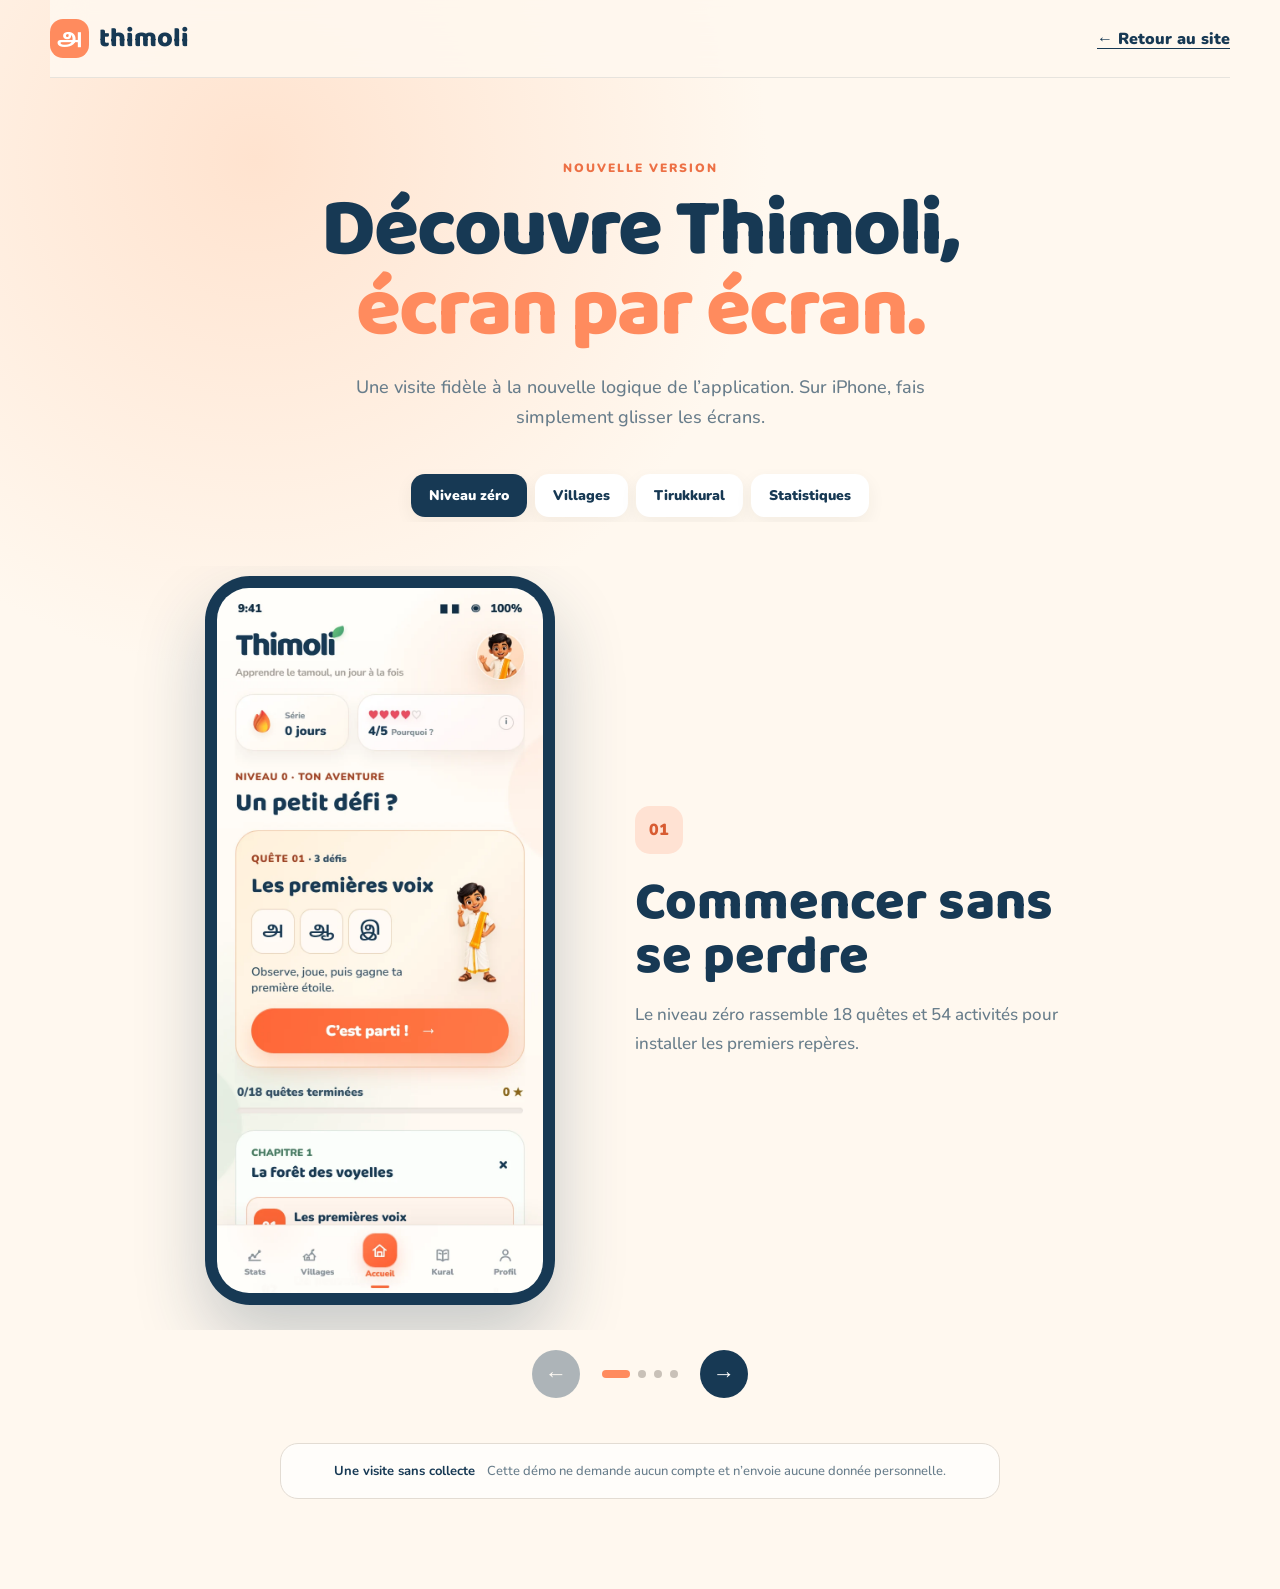
==== commit efc898b7: "Mettre à jour le site pour la nouvelle version de Thimoli" ====
--- a/demo/index.html
+++ b/demo/index.html
@@ -1,26 +1,51 @@
 <!doctype html>
 <html lang="fr">
 <head>
-  <meta charset="UTF-8" />
-  <meta name="viewport" content="width=device-width, initial-scale=1, viewport-fit=cover" />
-  <meta name="theme-color" content="#fff9f2" />
-  <meta name="description" content="Thimoli, l'application ludique et bienveillante pour apprendre le tamoul un peu chaque jour." />
-  <meta name="color-scheme" content="light" />
-  <meta name="apple-mobile-web-app-capable" content="yes" />
-  <meta name="apple-mobile-web-app-status-bar-style" content="default" />
-  <meta name="apple-mobile-web-app-title" content="Thimoli" />
-  <meta name="format-detection" content="telephone=no" />
-  <title>Thimoli — Apprendre le tamoul</title>
-  <link rel="preload" href="assets/fonts/baloo-2-latin.woff2" as="font" type="font/woff2" crossorigin />
-  <link rel="preload" href="assets/fonts/nunito-latin.woff2" as="font" type="font/woff2" crossorigin />
-  <link rel="preload" href="assets/fonts/noto-sans-tamil.woff2" as="font" type="font/woff2" crossorigin />
-  <link rel="preload" href="assets/mascot/mascot-welcome.webp" as="image" type="image/webp" />
-  <link rel="preload" href="assets/villages/village-03.png" as="image" type="image/png" />
-    <link rel="stylesheet" href="styles.css?v=20260905-2" />
+  <meta charset="UTF-8">
+  <meta name="viewport" content="width=device-width, initial-scale=1, viewport-fit=cover">
+  <meta name="theme-color" content="#173954">
+  <meta name="color-scheme" content="light">
+  <meta name="referrer" content="strict-origin-when-cross-origin">
+  <meta http-equiv="Content-Security-Policy" content="default-src 'self'; base-uri 'self'; object-src 'none'; frame-src 'none'; img-src 'self'; font-src 'self'; style-src 'self'; script-src 'self'; connect-src 'self'; form-action 'none'; upgrade-insecure-requests">
+  <meta name="description" content="Visite guidée de la nouvelle expérience Thimoli.">
+  <title>Thimoli — Visite guidée</title>
+  <link rel="icon" href="../favicon.svg" type="image/svg+xml">
+  <link rel="preload" href="assets/fonts/baloo-2-latin.woff2" as="font" type="font/woff2" crossorigin>
+  <link rel="preload" href="assets/fonts/nunito-latin.woff2" as="font" type="font/woff2" crossorigin>
+  <link rel="preload" href="../media/screens-v2/accueil.webp" as="image" type="image/webp">
+  <link rel="stylesheet" href="styles.css?v=20260923-1">
 </head>
 <body>
-  <main id="app" class="phone-shell" aria-live="polite"></main>
-    <script src="app.js?v=20260905-2"></script>
+  <header class="tour-header">
+    <a class="brand" href="../" aria-label="Retour au site Thimoli"><span>அ</span> thimoli</a>
+    <a class="back-link" href="../">← Retour au site</a>
+  </header>
+
+  <main>
+    <section class="tour-copy">
+      <p class="eyebrow">NOUVELLE VERSION</p>
+      <h1>Découvre Thimoli,<br><em>écran par écran.</em></h1>
+      <p>Une visite fidèle à la nouvelle logique de l’application. Sur iPhone, fais simplement glisser les écrans.</p>
+    </section>
+
+    <nav class="screen-tabs" aria-label="Choisir un écran">
+      <button type="button" data-slide="0" aria-current="true">Niveau zéro</button>
+      <button type="button" data-slide="1">Villages</button>
+      <button type="button" data-slide="2">Tirukkural</button>
+      <button type="button" data-slide="3">Statistiques</button>
+    </nav>
+
+    <section class="tour-slider" aria-label="Visite des écrans" tabindex="0">
+      <article class="tour-slide" data-index="0"><div class="phone"><img src="../media/screens-v2/accueil.webp" alt="Niveau zéro avec 18 quêtes" width="780" height="1688"></div><div class="slide-copy"><span>01</span><h2>Commencer sans se perdre</h2><p>Le niveau zéro rassemble 18 quêtes et 54 activités pour installer les premiers repères.</p></div></article>
+      <article class="tour-slide" data-index="1"><div class="phone"><img src="../media/screens-v2/villages.webp" alt="Village avec la prochaine mission" width="780" height="1688"></div><div class="slide-copy"><span>02</span><h2>Avancer de village en village</h2><p>Chaque village propose 10 quêtes et indique clairement la prochaine mission à accomplir.</p></div></article>
+      <article class="tour-slide" data-index="2"><div class="phone"><img src="../media/screens-v2/kural.webp" alt="Atelier mémoire Tirukkural" width="780" height="1688"></div><div class="slide-copy"><span>03</span><h2>Mémoriser le Tirukkural</h2><p>Lis, reconstruis les deux lignes puis évalue ta récitation, parmi 1 330 Kurals et 133 chapitres.</p></div></article>
+      <article class="tour-slide" data-index="3"><div class="phone"><img src="../media/screens-v2/stats.webp" alt="Statistiques d’apprentissage" width="780" height="1688"></div><div class="slide-copy"><span>04</span><h2>Voir son rythme réel</h2><p>Les séances, la précision et le temps d’apprentissage restent lisibles et faciles à retrouver.</p></div></article>
+    </section>
+
+    <div class="tour-controls" aria-label="Navigation des écrans"><button type="button" id="previous" aria-label="Écran précédent">←</button><div class="dots" aria-hidden="true"><i class="active"></i><i></i><i></i><i></i></div><button type="button" id="next" aria-label="Écran suivant">→</button></div>
+
+    <aside class="tour-note"><strong>Une visite sans collecte</strong><span>Cette démo ne demande aucun compte et n’envoie aucune donnée personnelle.</span></aside>
+  </main>
+  <script src="app.js?v=20260923-1" defer></script>
 </body>
 </html>
-
--- a/demo/styles.css
+++ b/demo/styles.css
@@ -1,4474 +1,8 @@
-@charset "UTF-8";
-
-@font-face {
-  font-family: "Baloo 2";
-  src: url("assets/fonts/baloo-2-latin.woff2") format("woff2");
-  font-style: normal;
-  font-weight: 500 800;
-  font-display: swap;
-}
-
-@font-face {
-  font-family: "Nunito";
-  src: url("assets/fonts/nunito-latin.woff2") format("woff2");
-  font-style: normal;
-  font-weight: 500 900;
-  font-display: swap;
-}
-
-@font-face {
-  font-family: "Noto Sans Tamil";
-  src: url("assets/fonts/noto-sans-tamil.woff2") format("woff2");
-  font-style: normal;
-  font-weight: 500 800;
-  font-display: swap;
-}
-
-:root {
-  color-scheme: light;
-  --font-display: "Baloo 2", "Nunito", system-ui, sans-serif;
-  --font-body: "Nunito", system-ui, -apple-system, BlinkMacSystemFont, "Segoe UI", sans-serif;
-  --font-tamil: "Noto Sans Tamil", "Nirmala UI", sans-serif;
-
-  --ink: #173954;
-  --ink-2: #345268;
-  --muted: #7e8c96;
-  --muted-2: #a9b1b7;
-  --cream: #fff9f2;
-  --cream-2: #fff3e8;
-  --card: #fffdfb;
-  --white: #ffffff;
-  --line: #f1e8df;
-
-  --orange: #ff6737;
-  --orange-2: #ff8b5e;
-  --orange-soft: #fff0e8;
-  --orange-pale: #fff7f1;
-  --green: #3f9b70;
-  --green-2: #65bb8a;
-  --green-soft: #eaf7ef;
-  --red: #e94d5f;
-  --red-2: #ff7380;
-  --red-soft: #fff0f1;
-  --yellow: #f5b942;
-  --yellow-soft: #fff7dd;
-  --blue: #4b91bd;
-  --blue-soft: #eaf6fc;
-  --violet: #8c70be;
-  --violet-soft: #f3effb;
-
-  --shadow-xs: 0 2px 7px rgba(90, 60, 39, 0.045);
-  --shadow-sm: 0 7px 20px rgba(90, 60, 39, 0.075);
-  --shadow-md: 0 14px 34px rgba(90, 60, 39, 0.105);
-  --shadow-lg: 0 22px 58px rgba(74, 50, 34, 0.16);
-  --shadow-orange: 0 12px 27px rgba(255, 103, 55, 0.26);
-  --shadow-green: 0 10px 24px rgba(63, 155, 112, 0.2);
-
-  --radius-sm: 14px;
-  --radius-md: 20px;
-  --radius-lg: 27px;
-  --radius-xl: 34px;
-  --shell-width: 430px;
-  --side: 22px;
-  --nav-height: 82px;
-  --safe-top: env(safe-area-inset-top, 0px);
-  --safe-bottom: env(safe-area-inset-bottom, 0px);
-  --ease: cubic-bezier(0.22, 1, 0.36, 1);
-  --bounce: cubic-bezier(0.34, 1.56, 0.64, 1);
-}
-
-*,
-*::before,
-*::after {
-  box-sizing: border-box;
-}
-
-html {
-  min-height: 100%;
-  background: #e9e3dc;
-  -webkit-text-size-adjust: 100%;
-  text-size-adjust: 100%;
-}
-
-body {
-  min-height: 100%;
-  margin: 0;
-  background:
-    radial-gradient(circle at 18% 5%, rgba(255, 139, 94, 0.1), transparent 27rem),
-    radial-gradient(circle at 83% 92%, rgba(63, 155, 112, 0.08), transparent 28rem),
-    #e9e3dc;
-  color: var(--ink);
-  font-family: var(--font-body);
-  font-size: 15px;
-  font-weight: 600;
-  line-height: 1.45;
-  -webkit-font-smoothing: antialiased;
-  text-rendering: optimizeLegibility;
-}
-
-button,
-input,
-select,
-textarea {
-  color: inherit;
-  font: inherit;
-}
-
-button,
-[role="button"] {
-  min-height: 44px;
-  -webkit-tap-highlight-color: transparent;
-  touch-action: manipulation;
-}
-
-button {
-  appearance: none;
-}
-
-button:focus-visible,
-[role="button"]:focus-visible,
-a:focus-visible {
-  outline: 3px solid rgba(75, 145, 189, 0.38);
-  outline-offset: 3px;
-}
-
-button:disabled,
-[aria-disabled="true"] {
-  cursor: default;
-}
-
-img,
-svg {
-  display: block;
-  max-width: 100%;
-}
-
-p,
-h1,
-h2,
-h3,
-h4 {
-  overflow-wrap: anywhere;
-}
-
-.phone-shell {
-  position: relative;
-  isolation: isolate;
-  width: min(100%, var(--shell-width));
-  min-height: 100dvh;
-  margin: 0 auto;
-  padding:
-    calc(var(--safe-top) + 13px)
-    var(--side)
-    calc(var(--nav-height) + var(--safe-bottom) + 34px);
-  overflow-x: clip;
-  background:
-    radial-gradient(circle at 86% 8%, rgba(255, 185, 139, 0.2), transparent 9rem),
-    radial-gradient(circle at 13% 41%, rgba(86, 184, 138, 0.1), transparent 13rem),
-    linear-gradient(180deg, #fffdf9 0%, var(--cream) 48%, #fff6ed 100%);
-}
-
-.phone-shell::before,
-.phone-shell::after {
-  position: absolute;
-  z-index: -1;
-  width: 170px;
-  height: 170px;
-  border-radius: 999px;
-  content: "";
-  pointer-events: none;
-  filter: blur(1px);
-}
-
-.phone-shell::before {
-  top: 164px;
-  right: -128px;
-  background: rgba(255, 169, 119, 0.09);
-}
-
-.phone-shell::after {
-  top: 560px;
-  left: -140px;
-  background: rgba(63, 155, 112, 0.075);
-}
-
-.app-page,
-.app-view {
-  position: relative;
-  z-index: 1;
-  min-height: calc(100dvh - var(--nav-height) - var(--safe-top) - var(--safe-bottom) - 48px);
-  animation: page-in 420ms var(--ease);
-}
-
-.status {
-  display: flex;
-  min-height: 25px;
-  align-items: center;
-  justify-content: space-between;
-  padding: 0 3px;
-  color: #122f45;
-  font-size: 14px;
-  font-weight: 900;
-  letter-spacing: -0.01em;
-  user-select: none;
-}
-
-.brandbar {
-  display: flex;
-  align-items: center;
-  justify-content: space-between;
-  gap: 16px;
-  margin: 14px 0 16px;
-}
-
-.brandbar > :first-child {
-  min-width: 0;
-}
-
-.logo {
-  position: relative;
-  width: max-content;
-  color: var(--ink);
-  font-family: var(--font-display);
-  font-size: clamp(35px, 10vw, 41px);
-  font-weight: 800;
-  letter-spacing: -0.055em;
-  line-height: 0.88;
-}
-
-.logo .leaf {
-  position: absolute;
-  top: -5px;
-  right: -13px;
-  width: 16px;
-  height: 11px;
-  overflow: hidden;
-  border-radius: 13px 2px 13px 2px;
-  background: linear-gradient(135deg, #6cc67d, #3f9b70);
-  color: transparent;
-  font-size: 0;
-  transform: rotate(-17deg);
-  box-shadow: 0 2px 5px rgba(63, 155, 112, 0.2);
-}
-
-.tagline {
-  margin-top: 7px;
-  color: #a69e98;
-  font-size: 12px;
-  font-weight: 700;
-  letter-spacing: -0.015em;
-}
-
-.avatar,
-.mascot-avatar,
-.avatar-mascot {
-  position: relative;
-  flex: 0 0 auto;
-  display: grid;
-  width: 58px;
-  min-width: 58px;
-  height: 58px;
-  min-height: 58px;
-  place-items: center;
-  overflow: hidden;
-  border: 1px solid rgba(255, 255, 255, 0.82);
-  border-radius: 50%;
-  background:
-    radial-gradient(circle at 50% 35%, #fff6e9 0 29%, transparent 30%),
-    linear-gradient(145deg, #ffe6ce, #ffd4b5);
-  box-shadow:
-    0 9px 22px rgba(143, 92, 56, 0.13),
-    inset 0 1px 0 rgba(255, 255, 255, 0.9);
-  color: var(--ink);
-  font-size: 30px;
-}
-
-button.avatar,
-button.mascot-avatar {
-  padding: 0;
-  cursor: pointer;
-}
-
-.avatar img,
-.mascot-avatar img,
-.avatar-mascot img,
-.mascot-image {
-  width: 100%;
-  height: 100%;
-  object-fit: cover;
-  object-position: center 15%;
-}
-
-.mascot-avatar.is-speaking,
-.avatar.is-speaking,
-.avatar-mascot.is-speaking {
-  animation: mascot-talk 850ms var(--ease) infinite alternate;
-}
-
-/* Coach / mascot conversations */
-.coach {
-  position: relative;
-  display: grid;
-  grid-template-columns: 54px minmax(0, 1fr);
-  gap: 12px;
-  align-items: center;
-  margin: 10px 0 16px;
-  padding: 12px 14px 12px 10px;
-  border: 1px solid rgba(242, 232, 222, 0.94);
-  border-radius: 23px;
-  background: rgba(255, 255, 255, 0.82);
-  box-shadow: var(--shadow-sm);
-  backdrop-filter: blur(12px);
-  animation: coach-in 600ms 90ms var(--ease) both;
-}
-
-.coach::before {
-  position: absolute;
-  left: 58px;
-  bottom: -6px;
-  width: 14px;
-  height: 14px;
-  border-right: 1px solid var(--line);
-  border-bottom: 1px solid var(--line);
-  background: #fffefd;
-  content: "";
-  transform: rotate(45deg);
-}
-
-.coach-compact {
-  grid-template-columns: 44px minmax(0, 1fr);
-  padding-block: 9px;
-}
-
-.coach-mascot,
-.coach-character {
-  display: grid;
-  width: 54px;
-  height: 54px;
-  place-items: center;
-  overflow: hidden;
-  border-radius: 18px;
-  background: linear-gradient(145deg, #ffe7d4, #fff5e9);
-  font-size: 31px;
-}
-
-.coach-compact .coach-mascot,
-.coach-compact .coach-character {
-  width: 44px;
-  height: 44px;
-  border-radius: 15px;
-  font-size: 25px;
-}
-
-.coach-mascot img,
-.coach-character img {
-  width: 100%;
-  height: 100%;
-  object-fit: cover;
-}
-
-.coach-copy,
-.coach-body,
-.coach-bubble {
-  min-width: 0;
-}
-
-.coach-kicker {
-  margin: 0 0 1px;
-  color: var(--orange);
-  font-size: 10px;
-  font-weight: 900;
-  letter-spacing: 0.065em;
-  text-transform: uppercase;
-}
-
-.coach-title {
-  margin: 0;
-  color: var(--ink);
-  font-family: var(--font-display);
-  font-size: 17px;
-  font-weight: 800;
-  line-height: 1.1;
-}
-
-.coach-text,
-.coach p,
-.coach-bubble p {
-  margin: 2px 0 0;
-  color: var(--ink-2);
-  font-size: 12px;
-  font-weight: 700;
-  line-height: 1.35;
-}
-
-.coach.is-success,
-.coach-success {
-  border-color: rgba(63, 155, 112, 0.22);
-  background: linear-gradient(145deg, rgba(255, 255, 255, 0.92), var(--green-soft));
-}
-
-.coach.is-warning,
-.coach-warning {
-  border-color: rgba(245, 185, 66, 0.28);
-  background: linear-gradient(145deg, rgba(255, 255, 255, 0.94), var(--yellow-soft));
-}
-
-/* Daily signals */
-.stats-strip,
-.stats {
-  display: grid;
-  grid-template-columns: minmax(0, 0.95fr) minmax(0, 1.4fr);
-  gap: 10px;
-  margin: 2px 0 6px;
-}
-
-.stat-pill,
-.stat {
-  display: flex;
-  min-width: 0;
-  min-height: 68px;
-  align-items: center;
-  gap: 9px;
-  padding: 10px 12px;
-  border: 1px solid rgba(241, 232, 223, 0.96);
-  border-radius: 21px;
-  background: rgba(255, 255, 255, 0.79);
-  box-shadow:
-    0 8px 20px rgba(92, 61, 40, 0.07),
-    inset 0 1px 0 rgba(255, 255, 255, 0.95);
-  backdrop-filter: blur(12px);
-}
-
-.stat-pill:nth-child(1),
-.stat:nth-child(1) {
-  background: linear-gradient(145deg, rgba(255, 255, 255, 0.9), #fff7ec);
-}
-
-.stat-pill:nth-child(2),
-.stat:nth-child(2) {
-  background: linear-gradient(145deg, rgba(255, 255, 255, 0.9), #fff5f3);
-}
-
-.stat-icon {
-  flex: 0 0 auto;
-  font-size: 27px;
-  line-height: 1;
-  filter: drop-shadow(0 4px 4px rgba(176, 91, 40, 0.12));
-}
-
-.stat-copy {
-  min-width: 0;
-}
-
-.stat-pill strong,
-.stat strong {
-  display: block;
-  color: var(--ink);
-  font-size: 15px;
-  font-weight: 900;
-  line-height: 1.12;
-  white-space: nowrap;
-}
-
-.stat-pill small,
-.stat small {
-  color: var(--muted);
-  font-size: 10px;
-  font-weight: 800;
-  line-height: 1.12;
-}
-
-.hearts {
-  display: flex;
-  align-items: center;
-  gap: 2px;
-  min-height: 22px;
-  color: var(--red);
-  font-size: 18px;
-  letter-spacing: -0.08em;
-  line-height: 1;
-  white-space: nowrap;
-  filter: drop-shadow(0 3px 4px rgba(233, 77, 95, 0.13));
-}
-
-.heart {
-  display: inline-grid;
-  place-items: center;
-  transform-origin: 50% 70%;
-}
-
-.heart.empty,
-.heart.is-empty,
-.heart-empty {
-  color: #ddd8d4;
-  filter: none;
-}
-
-.heart.is-lost {
-  animation: heart-lost 520ms var(--ease) both;
-}
-
-.heart.is-gained {
-  animation: heart-gained 620ms var(--bounce) both;
-}
-
-.mascot-image {
-  object-fit: contain;
-  object-position: center bottom;
-}
-
-.avatar .mascot-image,
-.avatar-mascot .mascot-image {
-  width: 112%;
-  max-width: none;
-  height: 112%;
-  transform: translateY(4%);
-}
-
-.info-mark {
-  display: grid;
-  flex: 0 0 auto;
-  width: 18px;
-  height: 18px;
-  place-items: center;
-  margin-left: auto;
-  border: 1px solid #d9d2cd;
-  border-radius: 50%;
-  color: var(--muted);
-  font-size: 10px;
-  font-weight: 900;
-}
-
-.stat-button {
-  width: 100%;
-  color: inherit;
-  font: inherit;
-  text-align: left;
-  cursor: pointer;
-}
-
-/* 4 × 3 village sprite system. The cell aspect ratio follows the source sheet,
-   preventing the artwork from being stretched on compact screens. */
-.sprite {
-  position: absolute;
-  width: 100%;
-  height: auto;
-  aspect-ratio: 1413 / 1484;
-  background-image: url("assets/thimoli-villages-flat-v2.png");
-  background-repeat: no-repeat;
-  background-size: 400% 300%;
-  filter: drop-shadow(0 12px 12px rgba(70, 43, 26, 0.11));
-  transform: translateZ(0);
-}
-
-.sprite.level-1 { background-position: 0% 0%; }
-.sprite.level-2 { background-position: 33.333% 0%; }
-.sprite.level-3 { background-position: 66.666% 0%; }
-.sprite.level-4 { background-position: 100% 0%; }
-.sprite.level-5 { background-position: 0% 50%; }
-.sprite.level-6 { background-position: 33.333% 50%; }
-.sprite.level-7 { background-position: 66.666% 50%; }
-.sprite.level-8 { background-position: 100% 50%; }
-.sprite.level-9 { background-position: 0% 100%; }
-.sprite.level-10 { background-position: 33.333% 100%; }
-.sprite.level-11 { background-position: 66.666% 100%; }
-.sprite.level-12 { background-position: 100% 100%; }
-
-.hero-village {
-  position: relative;
-  height: clamp(300px, 84vw, 354px);
-  margin: -2px calc(var(--side) * -1) -10px;
-  overflow: hidden;
-  isolation: isolate;
-}
-
-.hero-village::after {
-  position: absolute;
-  z-index: -1;
-  left: 50%;
-  bottom: 37px;
-  width: 72%;
-  height: 35px;
-  border-radius: 50%;
-  background: rgba(113, 77, 49, 0.09);
-  content: "";
-  filter: blur(11px);
-  transform: translateX(-50%);
-}
-
-.hero-village .sprite {
-  top: 50%;
-  left: 50%;
-  width: min(87%, 348px);
-  transform: translate(-50%, -50%);
-  animation: village-float 5.8s ease-in-out infinite;
-}
-
-.villages-link {
-  display: flex;
-  width: 100%;
-  min-height: 44px;
-  align-items: center;
-  justify-content: space-between;
-  gap: 10px;
-  margin-top: 8px;
-  padding: 3px 2px;
-  border: 0;
-  background: transparent;
-  color: var(--muted);
-  cursor: pointer;
-  font-size: 10px;
-  font-weight: 800;
-}
-
-.villages-link strong {
-  color: var(--orange);
-  font-size: 10px;
-  font-weight: 900;
-}
-
-.progress-card,
-.mini-card,
-.lesson-card,
-.settings-card,
-.stat-card,
-.review-card {
-  border: 1px solid rgba(241, 232, 223, 0.94);
-  border-radius: var(--radius-lg);
-  background: rgba(255, 255, 255, 0.84);
-  box-shadow: var(--shadow-md);
-  backdrop-filter: blur(14px);
-}
-
-.progress-card {
-  position: relative;
-  z-index: 2;
-  padding: 18px 20px 17px;
-  overflow: hidden;
-}
-
-.progress-card::before {
-  position: absolute;
-  top: -44px;
-  right: -38px;
-  width: 110px;
-  height: 110px;
-  border-radius: 50%;
-  background: rgba(255, 139, 94, 0.08);
-  content: "";
-}
-
-.eyebrow {
-  color: var(--orange);
-  font-size: 10px;
-  font-weight: 900;
-  letter-spacing: 0.07em;
-  line-height: 1.25;
-  text-transform: uppercase;
-}
-
-.progress-card h1 {
-  margin: 5px 0 0;
-  color: var(--ink);
-  font-family: var(--font-display);
-  font-size: clamp(25px, 7vw, 29px);
-  font-weight: 800;
-  letter-spacing: -0.025em;
-  line-height: 1;
-}
-
-.tamil,
-.letter,
-.village-tamil {
-  font-family: var(--font-tamil);
-}
-
-.progress-card .tamil {
-  margin-top: 4px;
-  color: #7c8c95;
-  font-size: 16px;
-  font-weight: 700;
-  line-height: 1.3;
-}
-
-.progress-card .village-theme {
-  margin: 4px 0 0;
-  color: var(--muted);
-  font-size: 11px;
-  font-weight: 700;
-}
-
-.bar {
-  position: relative;
-  width: 100%;
-  height: 10px;
-  margin-top: 13px;
-  overflow: hidden;
-  border-radius: 999px;
-  background: #eee8e3;
-  box-shadow: inset 0 1px 2px rgba(89, 58, 37, 0.06);
-}
-
-.bar > span,
-.bar-fill {
-  display: block;
-  width: var(--progress, 60%);
-  height: 100%;
-  border-radius: inherit;
-  background: linear-gradient(90deg, var(--orange-2), var(--orange));
-  box-shadow: 0 0 10px rgba(255, 103, 55, 0.18);
-  transition: width 700ms var(--ease);
-}
-
-.bar.is-green > span,
-.bar.is-green .bar-fill,
-.mastery-bar > span {
-  background: linear-gradient(90deg, var(--green-2), var(--green));
-}
-
-.progress-meta,
-.review-meta {
-  display: flex;
-  align-items: center;
-  justify-content: space-between;
-  gap: 10px;
-  margin-top: 7px;
-  color: #71828c;
-  font-size: 11px;
-  font-weight: 800;
-}
-
-/* Actions */
-.primary,
-.secondary,
-.icon-button {
-  position: relative;
-  display: inline-flex;
-  min-height: 52px;
-  align-items: center;
-  justify-content: center;
-  border: 0;
-  cursor: pointer;
-  font-weight: 900;
-  transition:
-    transform 180ms var(--ease),
-    box-shadow 180ms var(--ease),
-    background-color 180ms ease;
-}
-
-.primary {
-  width: 100%;
-  gap: 16px;
-  margin: 16px 0 12px;
-  padding: 14px 20px;
-  border-radius: 999px;
-  background: linear-gradient(105deg, var(--orange), #ff7947);
-  box-shadow:
-    var(--shadow-orange),
-    inset 0 1px 0 rgba(255, 255, 255, 0.28);
-  color: var(--white);
-  font-size: 18px;
-  letter-spacing: -0.01em;
-}
-
-.primary > :last-child:not(:first-child) {
-  position: absolute;
-  right: 21px;
-  font-size: 24px;
-  font-weight: 700;
-  line-height: 1;
-}
-
-.primary.is-success {
-  background: linear-gradient(105deg, var(--green), var(--green-2));
-  box-shadow: var(--shadow-green);
-}
-
-.primary:disabled {
-  background: #d9dcde;
-  box-shadow: none;
-  color: #fff;
-}
-
-.primary-main {
-  margin-top: 15px;
-}
-
-.lesson-meta {
-  display: flex;
-  align-items: center;
-  justify-content: center;
-  gap: 7px;
-  margin: -3px 0 13px;
-  color: var(--muted);
-  font-size: 9px;
-  font-weight: 900;
-}
-
-.lesson-meta span {
-  display: inline-flex;
-  min-height: 23px;
-  align-items: center;
-  padding: 3px 8px;
-  border: 1px solid var(--line);
-  border-radius: 999px;
-  background: rgba(255, 255, 255, 0.68);
-}
-
-.secondary {
-  width: 100%;
-  padding: 12px 18px;
-  border: 1px solid rgba(255, 103, 55, 0.17);
-  border-radius: 999px;
-  background: var(--orange-soft);
-  color: var(--orange);
-  font-size: 15px;
-}
-
-.icon-button {
-  width: 46px;
-  min-width: 46px;
-  height: 46px;
-  min-height: 46px;
-  padding: 0;
-  border: 1px solid var(--line);
-  border-radius: 16px;
-  background: rgba(255, 255, 255, 0.84);
-  box-shadow: var(--shadow-xs);
-  color: var(--ink);
-  font-size: 21px;
-}
-
-.primary:active,
-.secondary:active,
-.icon-button:active,
-.nav-btn:active,
-.lesson-row:active,
-.next-card:active,
-.village-card:not(.locked):active,
-.review-card:active,
-.stat-card:active {
-  transform: scale(0.975);
-}
-
-.lesson-row {
-  display: flex;
-  width: 100%;
-  min-height: 54px;
-  align-items: center;
-  justify-content: space-between;
-  gap: 12px;
-  padding: 10px 17px;
-  border: 1px solid var(--line);
-  border-radius: 19px;
-  background: rgba(255, 255, 255, 0.78);
-  box-shadow: var(--shadow-xs);
-  color: var(--ink);
-  cursor: pointer;
-  font-size: 13px;
-  font-weight: 900;
-  text-align: left;
-  transition: transform 180ms var(--ease), box-shadow 180ms var(--ease);
-}
-
-.lesson-row > :last-child {
-  flex: 0 0 auto;
-  color: var(--ink-2);
-  font-size: 22px;
-}
-
-.next-card {
-  display: grid;
-  grid-template-columns: 76px minmax(0, 1fr) auto;
-  gap: 12px;
-  align-items: center;
-  min-height: 92px;
-  margin-top: 14px;
-  padding: 10px;
-  border: 1px solid var(--line);
-  border-radius: 23px;
-  background: rgba(255, 255, 255, 0.72);
-  box-shadow: var(--shadow-sm);
-  cursor: pointer;
-  transition: transform 180ms var(--ease), box-shadow 180ms var(--ease);
-}
-
-.next-card > div:not(.next-thumb) {
-  min-width: 0;
-}
-
-.next-copy {
-  min-width: 0;
-}
-
-.next-card > b:last-child {
-  padding-right: 7px;
-  color: var(--muted);
-  font-size: 29px;
-  font-weight: 700;
-}
-
-.next-card p,
-.next-card small {
-  margin: 0;
-}
-
-.next-card p {
-  color: var(--ink);
-  font-size: 13px;
-  line-height: 1.2;
-}
-
-.next-card small {
-  display: block;
-  color: var(--muted);
-  font-size: 10px;
-  font-weight: 700;
-  line-height: 1.25;
-}
-
-.next-thumb {
-  position: relative;
-  width: 76px;
-  height: 72px;
-  overflow: hidden;
-  border-radius: 18px;
-  background: linear-gradient(145deg, #e4f6ef, #dff1fb);
-}
-
-.next-thumb .sprite {
-  top: 50%;
-  left: 50%;
-  width: 76px;
-  transform: translate(-50%, -50%) scale(1.16);
-}
-
-/* Main navigation */
-.bottom-nav {
-  position: fixed;
-  z-index: 60;
-  bottom: 0;
-  left: 50%;
-  display: grid;
-  width: min(100%, var(--shell-width));
-  height: calc(var(--nav-height) + var(--safe-bottom));
-  grid-template-columns: repeat(5, minmax(0, 1fr));
-  padding: 7px 5px var(--safe-bottom);
-  border-top: 1px solid rgba(235, 226, 217, 0.86);
-  background: rgba(255, 253, 250, 0.92);
-  box-shadow: 0 -12px 28px rgba(79, 54, 37, 0.055);
-  backdrop-filter: blur(20px) saturate(1.25);
-  transform: translateX(-50%);
-}
-
-.nav-btn {
-  position: relative;
-  display: grid;
-  min-width: 0;
-  min-height: 58px;
-  place-content: center;
-  gap: 1px;
-  overflow: hidden;
-  padding: 4px 1px;
-  border: 0;
-  border-radius: 17px;
-  background: transparent;
-  color: #8b959d;
-  cursor: pointer;
-  font-size: 9px;
-  font-weight: 900;
-  line-height: 1.15;
-  text-align: center;
-  white-space: nowrap;
-  transition: color 180ms ease, transform 180ms var(--ease), background-color 180ms ease;
-}
-
-.nav-btn b,
-.nav-btn .nav-icon {
-  display: block;
-  min-height: 25px;
-  color: inherit;
-  font-size: 21px;
-  font-weight: 800;
-  line-height: 1;
-}
-
-.nav-btn.active {
-  background: linear-gradient(180deg, rgba(255, 103, 55, 0.085), transparent);
-  color: var(--orange);
-}
-
-.nav-btn.active::after {
-  position: absolute;
-  bottom: 1px;
-  left: 50%;
-  width: 22px;
-  height: 3px;
-  border-radius: 999px;
-  background: var(--orange);
-  content: "";
-  transform: translateX(-50%);
-}
-
-/* Shared page headings */
-.page-head {
-  display: flex;
-  align-items: center;
-  justify-content: space-between;
-  gap: 14px;
-  margin: 18px 0 14px;
-}
-
-.page-head > div {
-  min-width: 0;
-}
-
-.page-head h1 {
-  margin: 0;
-  color: var(--ink);
-  font-family: var(--font-display);
-  font-size: clamp(28px, 8.5vw, 34px);
-  font-weight: 800;
-  letter-spacing: -0.035em;
-  line-height: 0.98;
-}
-
-.page-head p {
-  margin: 4px 0 0;
-  color: var(--muted);
-  font-size: 12px;
-  font-weight: 700;
-  line-height: 1.35;
-}
-
-/* Twelve villages */
-.village-intro {
-  position: relative;
-  margin: 0 0 16px;
-  padding: 12px 42px 12px 15px;
-  border: 1px solid rgba(241, 232, 223, 0.9);
-  border-radius: 18px;
-  background: rgba(255, 255, 255, 0.7);
-  box-shadow: var(--shadow-xs);
-  color: var(--ink-2);
-  font-size: 11px;
-  font-weight: 800;
-  line-height: 1.35;
-}
-
-.village-intro::after {
-  position: absolute;
-  top: 50%;
-  right: 14px;
-  content: "🌿";
-  font-size: 19px;
-  transform: translateY(-50%);
-}
-
-.village-grid {
-  display: grid;
-  grid-template-columns: repeat(2, minmax(0, 1fr));
-  gap: 12px;
-}
-
-.village-card {
-  position: relative;
-  display: flex;
-  min-width: 0;
-  min-height: 250px;
-  flex-direction: column;
-  align-items: center;
-  overflow: hidden;
-  padding: 8px 8px 10px;
-  border: 1px solid rgba(241, 232, 223, 0.96);
-  border-radius: 23px;
-  background:
-    linear-gradient(180deg, rgba(255, 255, 255, 0.97), rgba(255, 252, 248, 0.84));
-  box-shadow: var(--shadow-sm);
-  cursor: pointer;
-  text-align: center;
-  transition:
-    transform 220ms var(--ease),
-    border-color 220ms ease,
-    box-shadow 220ms var(--ease);
-}
-
-.village-card::before {
-  position: absolute;
-  z-index: 0;
-  top: 16px;
-  left: 50%;
-  width: 116px;
-  height: 116px;
-  border-radius: 50%;
-  background: radial-gradient(circle, rgba(255, 195, 154, 0.16), transparent 69%);
-  content: "";
-  transform: translateX(-50%);
-}
-
-.village-card:nth-child(4n + 2)::before,
-.village-card:nth-child(4n + 4)::before {
-  background: radial-gradient(circle, rgba(98, 190, 204, 0.14), transparent 69%);
-}
-
-.village-card:nth-child(4n + 3)::before {
-  background: radial-gradient(circle, rgba(94, 179, 125, 0.13), transparent 69%);
-}
-
-.village-card.current {
-  border: 2px solid var(--orange-2);
-  box-shadow:
-    0 13px 30px rgba(255, 103, 55, 0.14),
-    inset 0 0 0 3px rgba(255, 139, 94, 0.045);
-}
-
-.village-card.completed::after,
-.village-card.is-complete::after {
-  position: absolute;
-  z-index: 4;
-  top: 10px;
-  right: 10px;
-  display: grid;
-  width: 24px;
-  height: 24px;
-  place-items: center;
-  border-radius: 50%;
-  background: var(--green);
-  box-shadow: 0 5px 12px rgba(63, 155, 112, 0.2);
-  color: #fff;
-  content: "✓";
-  font-size: 13px;
-  font-weight: 900;
-}
-
-.card-complete {
-  position: absolute;
-  z-index: 5;
-  top: 10px;
-  right: 10px;
-  display: grid;
-  width: 25px;
-  height: 25px;
-  place-items: center;
-  border-radius: 50%;
-  background: var(--green);
-  box-shadow: 0 5px 12px rgba(63, 155, 112, 0.2);
-  color: #fff;
-  font-size: 13px;
-  font-weight: 900;
-}
-
-.village-card.locked {
-  cursor: default;
-}
-
-.village-card.locked::after {
-  position: absolute;
-  z-index: 2;
-  inset: 0;
-  background: rgba(255, 253, 250, 0.18);
-  content: "";
-  pointer-events: none;
-}
-
-.village-card.locked .village-art {
-  filter: saturate(0.55) opacity(0.72);
-}
-
-.village-art {
-  position: relative;
-  z-index: 1;
-  width: 100%;
-  height: 135px;
-  overflow: hidden;
-  border-radius: 18px;
-}
-
-.village-art .sprite {
-  top: 50%;
-  left: 50%;
-  width: min(100%, 144px);
-  transform: translate(-50%, -49%);
-}
-
-.level-badge {
-  position: relative;
-  z-index: 3;
-  display: inline-flex;
-  min-height: 23px;
-  align-items: center;
-  justify-content: center;
-  margin: -3px auto 7px;
-  padding: 3px 11px;
-  border-radius: 999px;
-  background: linear-gradient(100deg, var(--orange-2), var(--orange));
-  box-shadow: 0 5px 11px rgba(255, 103, 55, 0.16);
-  color: var(--white);
-  font-size: 9px;
-  font-weight: 900;
-  letter-spacing: 0.015em;
-}
-
-.village-card.locked .level-badge {
-  background: #8d979e;
-  box-shadow: none;
-}
-
-.card-lock {
-  position: absolute;
-  z-index: 5;
-  top: 10px;
-  right: 10px;
-  display: grid;
-  width: 26px;
-  height: 26px;
-  place-items: center;
-  border-radius: 9px;
-  background: rgba(255, 255, 255, 0.84);
-  box-shadow: var(--shadow-xs);
-  font-size: 13px;
-  filter: grayscale(1);
-}
-
-.path-number {
-  position: absolute;
-  z-index: 3;
-  top: 12px;
-  left: 12px;
-  color: rgba(23, 57, 84, 0.38);
-  font-size: 9px;
-  font-weight: 900;
-  letter-spacing: 0.07em;
-}
-
-.village-card h3 {
-  position: relative;
-  z-index: 3;
-  margin: 0 3px;
-  color: var(--ink);
-  font-family: var(--font-display);
-  font-size: 13px;
-  font-weight: 800;
-  letter-spacing: -0.02em;
-  line-height: 1.12;
-}
-
-.village-card .village-tamil {
-  position: relative;
-  z-index: 3;
-  margin: 3px 3px 0;
-  color: var(--ink-2);
-  font-size: 10px;
-  font-weight: 700;
-  line-height: 1.25;
-}
-
-.village-card .village-theme {
-  position: relative;
-  z-index: 3;
-  min-height: 25px;
-  margin: 3px 3px 0;
-  color: var(--muted);
-  font-size: 9px;
-  font-weight: 700;
-  line-height: 1.25;
-}
-
-.village-card .village-state {
-  position: relative;
-  z-index: 3;
-  margin: auto 3px 0;
-  color: var(--orange);
-  font-size: 8px;
-  font-weight: 900;
-  letter-spacing: 0.055em;
-  line-height: 1.25;
-  text-transform: uppercase;
-}
-
-.village-progress {
-  width: calc(100% - 16px);
-  height: 5px;
-  margin: 7px auto 4px;
-}
-
-.village-card.locked .village-state {
-  color: #929ba1;
-}
-
-.village-quote {
-  margin: 22px 0 4px;
-  color: #7f8b92;
-  font-size: 10px;
-  font-style: italic;
-  font-weight: 700;
-  text-align: center;
-}
-
-/* Review */
-.review-hero {
-  position: relative;
-  display: grid;
-  grid-template-columns: minmax(0, 1fr) 88px;
-  gap: 12px;
-  align-items: center;
-  margin: 6px 0 16px;
-  padding: 18px;
-  overflow: hidden;
-  border: 1px solid rgba(63, 155, 112, 0.13);
-  border-radius: 27px;
-  background:
-    radial-gradient(circle at 92% 14%, rgba(255, 255, 255, 0.82), transparent 6rem),
-    linear-gradient(145deg, #ecf8f1, #fffdf9);
-  box-shadow: var(--shadow-sm);
-}
-
-.review-hero::after {
-  position: absolute;
-  right: -25px;
-  bottom: -44px;
-  width: 130px;
-  height: 130px;
-  border-radius: 50%;
-  background: rgba(63, 155, 112, 0.08);
-  content: "";
-}
-
-.review-hero h2 {
-  margin: 0;
-  font-family: var(--font-display);
-  font-size: 22px;
-  font-weight: 800;
-  letter-spacing: -0.025em;
-  line-height: 1.05;
-}
-
-.review-hero p {
-  margin: 5px 0 0;
-  color: var(--ink-2);
-  font-size: 11px;
-  font-weight: 700;
-  line-height: 1.35;
-}
-
-.progress-ring {
-  --progress: 68%;
-  position: relative;
-  z-index: 1;
-  display: grid;
-  width: 78px;
-  height: 78px;
-  place-items: center;
-  border-radius: 50%;
-  background:
-    radial-gradient(circle closest-side, #fff 74%, transparent 75% 99%, #fff 100%),
-    conic-gradient(var(--green) var(--progress), #dceee4 0);
-  box-shadow: 0 9px 22px rgba(63, 155, 112, 0.16);
-  color: var(--green);
-  font-size: 15px;
-  font-weight: 900;
-}
-
-.review-card {
-  position: relative;
-  display: grid;
-  grid-template-columns: 50px minmax(0, 1fr) auto;
-  gap: 13px;
-  align-items: center;
-  min-height: 82px;
-  margin: 10px 0;
-  padding: 13px;
-  box-shadow: var(--shadow-sm);
-  cursor: pointer;
-  transition: transform 180ms var(--ease), box-shadow 180ms var(--ease);
-}
-
-.review-card .icon,
-.review-card .review-icon {
-  display: grid;
-  width: 50px;
-  height: 50px;
-  place-items: center;
-  border-radius: 16px;
-  background: var(--orange-soft);
-  font-size: 25px;
-}
-
-.review-card:nth-of-type(3n + 2) .icon,
-.review-card:nth-of-type(3n + 2) .review-icon {
-  background: var(--blue-soft);
-}
-
-.review-card:nth-of-type(3n + 3) .icon,
-.review-card:nth-of-type(3n + 3) .review-icon {
-  background: var(--green-soft);
-}
-
-.review-card > div:not(.icon):not(.review-icon) {
-  min-width: 0;
-}
-
-.review-card h3,
-.review-card p {
-  margin: 0;
-}
-
-.review-card h3 {
-  font-family: var(--font-display);
-  font-size: 16px;
-  font-weight: 800;
-  line-height: 1.15;
-}
-
-.review-card p {
-  margin-top: 2px;
-  color: var(--muted);
-  font-size: 10px;
-  font-weight: 700;
-  line-height: 1.3;
-}
-
-.review-card > b:last-child {
-  color: var(--muted);
-  font-size: 25px;
-}
-
-.review-meta {
-  margin-top: 6px;
-  font-size: 9px;
-}
-
-/* Profile and settings */
-.profile-hero {
-  position: relative;
-  margin: 5px 0 18px;
-  padding: 18px 16px 20px;
-  overflow: hidden;
-  border: 1px solid rgba(241, 232, 223, 0.9);
-  border-radius: 29px;
-  background:
-    radial-gradient(circle at 50% -20%, rgba(255, 201, 162, 0.34), transparent 10rem),
-    rgba(255, 255, 255, 0.73);
-  box-shadow: var(--shadow-sm);
-  text-align: center;
-}
-
-.profile-hero::before,
-.profile-hero::after {
-  position: absolute;
-  content: "✦";
-  color: rgba(255, 139, 94, 0.44);
-  font-size: 18px;
-}
-
-.profile-hero::before {
-  top: 24px;
-  left: 23%;
-}
-
-.profile-hero::after {
-  top: 42px;
-  right: 22%;
-  font-size: 11px;
-}
-
-.profile-hero .avatar,
-.profile-hero .mascot-avatar {
-  width: 88px;
-  min-width: 88px;
-  height: 88px;
-  min-height: 88px;
-  margin: 0 auto;
-  border: 3px solid #fff;
-  box-shadow: 0 13px 28px rgba(121, 77, 46, 0.15);
-  font-size: 45px;
-}
-
-.profile-hero h1 {
-  margin: 10px 0 0;
-  font-family: var(--font-display);
-  font-size: 28px;
-  font-weight: 800;
-  letter-spacing: -0.03em;
-  line-height: 1;
-}
-
-.profile-hero p {
-  margin: 4px 0 0;
-  color: var(--muted);
-  font-size: 11px;
-  font-weight: 800;
-}
-
-.metrics {
-  display: grid;
-  grid-template-columns: repeat(3, minmax(0, 1fr));
-  gap: 9px;
-}
-
-.metric {
-  min-width: 0;
-  padding: 13px 4px;
-  border: 1px solid var(--line);
-  border-radius: 19px;
-  background: rgba(255, 255, 255, 0.8);
-  box-shadow: var(--shadow-xs);
-  font-size: 17px;
-  text-align: center;
-}
-
-.metric strong {
-  display: block;
-  margin-top: 2px;
-  color: var(--ink);
-  font-size: 19px;
-  font-weight: 900;
-  line-height: 1;
-}
-
-.metric small {
-  color: var(--muted);
-  font-size: 9px;
-  font-weight: 800;
-}
-
-.settings-card {
-  padding: 4px 16px;
-  box-shadow: var(--shadow-sm);
-}
-
-.setting {
-  display: flex;
-  min-height: 58px;
-  align-items: center;
-  justify-content: space-between;
-  gap: 14px;
-  padding: 10px 2px;
-  border-bottom: 1px solid var(--line);
-  color: var(--ink);
-  font-size: 12px;
-  font-weight: 900;
-}
-
-.setting:last-child {
-  border-bottom: 0;
-}
-
-.setting > :first-child {
-  min-width: 0;
-}
-
-.setting > :last-child:not(.toggle) {
-  flex: 0 0 auto;
-  color: var(--muted);
-  font-size: 11px;
-  text-align: right;
-}
-
-.toggle {
-  position: relative;
-  flex: 0 0 auto;
-  width: 48px;
-  min-width: 48px;
-  height: 28px;
-  min-height: 28px;
-  padding: 3px;
-  border: 0;
-  border-radius: 999px;
-  background: var(--green);
-  box-shadow: inset 0 1px 3px rgba(34, 87, 61, 0.14);
-  cursor: pointer;
-  transition: background-color 200ms ease;
-}
-
-.toggle::after {
-  display: block;
-  width: 22px;
-  height: 22px;
-  margin-left: 20px;
-  border-radius: 50%;
-  background: #fff;
-  box-shadow: 0 3px 7px rgba(58, 70, 63, 0.2);
-  content: "";
-  transition: margin 230ms var(--ease);
-}
-
-.toggle.off,
-.toggle[aria-checked="false"] {
-  background: #ccd2d5;
-}
-
-.toggle.off::after,
-.toggle[aria-checked="false"]::after {
-  margin-left: 0;
-}
-
-/* Lesson flow */
-.lesson-shell {
-  position: relative;
-  min-height: calc(100dvh - var(--safe-top) - var(--safe-bottom) - 26px);
-  padding-bottom: 140px;
-}
-
-.lesson-top {
-  display: grid;
-  grid-template-columns: 46px minmax(0, 1fr) auto;
-  gap: 12px;
-  align-items: center;
-  margin: 12px 0 16px;
-}
-
-.lesson-top > button {
-  display: grid;
-  width: 46px;
-  min-width: 46px;
-  height: 46px;
-  min-height: 46px;
-  place-items: center;
-  padding: 0;
-  border: 1px solid var(--line);
-  border-radius: 16px;
-  background: rgba(255, 255, 255, 0.78);
-  color: var(--muted);
-  cursor: pointer;
-  font-size: 24px;
-}
-
-.lesson-top .bar {
-  margin: 0;
-}
-
-.lesson-lives {
-  min-width: 45px;
-  color: var(--red);
-  font-size: 13px;
-  font-weight: 900;
-  text-align: right;
-  white-space: nowrap;
-}
-
-.lesson-card {
-  position: relative;
-  margin-top: 14px;
-  padding: 22px 19px 18px;
-  overflow: hidden;
-  text-align: center;
-}
-
-.lesson-card::before {
-  position: absolute;
-  top: -64px;
-  left: 50%;
-  width: 190px;
-  height: 190px;
-  border-radius: 50%;
-  background: radial-gradient(circle, rgba(255, 139, 94, 0.14), transparent 69%);
-  content: "";
-  transform: translateX(-50%);
-}
-
-.lesson-card > * {
-  position: relative;
-}
-
-.lesson-card p {
-  margin: 0 0 7px;
-  color: var(--muted);
-  font-size: 12px;
-  font-weight: 800;
-}
-
-.letter {
-  min-height: 100px;
-  margin: 3px 0 12px;
-  color: var(--orange);
-  font-size: clamp(68px, 22vw, 90px);
-  font-weight: 800;
-  letter-spacing: -0.03em;
-  line-height: 1.15;
-  filter: drop-shadow(0 6px 8px rgba(255, 103, 55, 0.1));
-}
-
-.lesson-prompt {
-  margin: 17px 10px 10px;
-  color: var(--ink);
-  font-family: var(--font-display);
-  font-size: 20px;
-  font-weight: 800;
-  line-height: 1.15;
-  text-align: center;
-}
-
-.answers {
-  display: grid;
-  gap: 10px;
-  margin-top: 16px;
-}
-
-.answer {
-  position: relative;
-  display: flex;
-  width: 100%;
-  min-height: 56px;
-  align-items: center;
-  justify-content: center;
-  padding: 12px 16px;
-  border: 2px solid var(--line);
-  border-radius: 18px;
-  background: rgba(255, 255, 255, 0.88);
-  box-shadow: var(--shadow-xs);
-  color: var(--ink);
-  cursor: pointer;
-  font-size: 15px;
-  font-weight: 900;
-  text-align: center;
-  transition:
-    transform 180ms var(--ease),
-    border-color 180ms ease,
-    background-color 180ms ease,
-    box-shadow 180ms ease;
-}
-
-.answer::before {
-  position: absolute;
-  left: 14px;
-  display: grid;
-  width: 24px;
-  height: 24px;
-  place-items: center;
-  border: 2px solid #e4ddd7;
-  border-radius: 9px;
-  content: "";
-  color: #fff;
-  font-size: 13px;
-}
-
-.answer.selected {
-  border-color: var(--orange-2);
-  background: var(--orange-pale);
-  box-shadow: 0 8px 18px rgba(255, 103, 55, 0.1);
-}
-
-.answer.selected::before {
-  border-color: var(--orange);
-  background: var(--orange);
-  content: "✓";
-}
-
-.answer.correct,
-.answer.is-correct {
-  border-color: var(--green);
-  background: var(--green-soft);
-  box-shadow: 0 8px 18px rgba(63, 155, 112, 0.12);
-  animation: answer-success 530ms var(--bounce) both;
-}
-
-.answer.correct::before,
-.answer.is-correct::before {
-  border-color: var(--green);
-  background: var(--green);
-  content: "✓";
-}
-
-.answer.wrong,
-.answer.is-wrong {
-  border-color: var(--red-2);
-  background: var(--red-soft);
-  box-shadow: 0 8px 18px rgba(233, 77, 95, 0.1);
-  animation: answer-wrong 420ms ease both;
-}
-
-.answer.wrong::before,
-.answer.is-wrong::before {
-  border-color: var(--red);
-  background: var(--red);
-  content: "×";
-}
-
-.answers.is-checked .answer:not(.correct):not(.wrong):not(.is-correct):not(.is-wrong) {
-  opacity: 0.64;
-}
-
-.success {
-  margin: 14px 0 0;
-  color: var(--green);
-  font-weight: 900;
-  text-align: center;
-}
-
-.feedback-panel {
-  position: fixed;
-  z-index: 65;
-  right: 0;
-  bottom: 0;
-  left: 50%;
-  width: min(100%, var(--shell-width));
-  padding: 16px var(--side) calc(var(--safe-bottom) + 17px);
-  border-top: 1px solid rgba(63, 155, 112, 0.15);
-  background: rgba(235, 248, 241, 0.96);
-  box-shadow: 0 -15px 35px rgba(47, 91, 67, 0.09);
-  backdrop-filter: blur(18px);
-  transform: translateX(-50%);
-  animation: feedback-up 430ms var(--ease) both;
-}
-
-.feedback-panel.is-wrong,
-.feedback-panel.wrong {
-  border-top-color: rgba(233, 77, 95, 0.15);
-  background: rgba(255, 239, 241, 0.97);
-}
-
-.feedback-panel.is-neutral {
-  border-top-color: var(--line);
-  background: rgba(255, 253, 250, 0.97);
-}
-
-.feedback-top {
-  display: flex;
-  align-items: center;
-  gap: 11px;
-  margin-bottom: 11px;
-}
-
-.feedback-icon {
-  display: grid;
-  flex: 0 0 auto;
-  width: 42px;
-  height: 42px;
-  place-items: center;
-  border-radius: 14px;
-  background: var(--green);
-  box-shadow: var(--shadow-green);
-  color: #fff;
-  font-size: 22px;
-  font-weight: 900;
-}
-
-.feedback-panel.is-wrong .feedback-icon,
-.feedback-panel.wrong .feedback-icon {
-  background: var(--red);
-  box-shadow: 0 8px 20px rgba(233, 77, 95, 0.2);
-}
-
-.feedback-copy {
-  min-width: 0;
-}
-
-.feedback-title {
-  margin: 0;
-  color: var(--green);
-  font-family: var(--font-display);
-  font-size: 19px;
-  font-weight: 800;
-  line-height: 1.05;
-}
-
-.feedback-panel.is-wrong .feedback-title,
-.feedback-panel.wrong .feedback-title {
-  color: var(--red);
-}
-
-.feedback-text {
-  margin: 2px 0 0;
-  color: var(--ink-2);
-  font-size: 11px;
-  font-weight: 700;
-  line-height: 1.3;
-}
-
-.feedback-panel .primary {
-  min-height: 50px;
-  margin: 0;
-}
-
-.feedback-panel.is-wrong .primary,
-.feedback-panel.wrong .primary {
-  background: linear-gradient(105deg, var(--red), var(--red-2));
-  box-shadow: 0 12px 27px rgba(233, 77, 95, 0.22);
-}
-
-/* Completion */
-.completion,
-.completion-card {
-  position: relative;
-  display: flex;
-  min-height: calc(100dvh - var(--safe-top) - var(--safe-bottom) - 50px);
-  flex-direction: column;
-  align-items: center;
-  justify-content: center;
-  padding: 28px 8px 18px;
-  text-align: center;
-}
-
-.completion-visual {
-  position: relative;
-  display: grid;
-  width: 174px;
-  height: 174px;
-  place-items: center;
-  margin-bottom: 18px;
-  border-radius: 50%;
-  background:
-    radial-gradient(circle, #fff 0 48%, transparent 49%),
-    conic-gradient(from 15deg, #ffe2bd, #e7f7ed, #fff0dd, #ffe2bd);
-  box-shadow: 0 18px 38px rgba(112, 74, 48, 0.12);
-  font-size: 82px;
-  animation: completion-pop 720ms var(--bounce) both;
-}
-
-.completion-mascot {
-  position: relative;
-  z-index: 2;
-  width: 146px;
-  height: 146px;
-  object-fit: contain;
-}
-
-.completion-title,
-.completion h1,
-.completion-card h1 {
-  margin: 0;
-  color: var(--ink);
-  font-family: var(--font-display);
-  font-size: 31px;
-  font-weight: 800;
-  letter-spacing: -0.035em;
-  line-height: 1;
-}
-
-.completion-subtitle,
-.completion p,
-.completion-card p {
-  max-width: 310px;
-  margin: 7px auto 17px;
-  color: var(--muted);
-  font-size: 12px;
-  font-weight: 700;
-  line-height: 1.4;
-}
-
-.completion-rewards {
-  display: grid;
-  width: 100%;
-  grid-template-columns: repeat(3, minmax(0, 1fr));
-  gap: 8px;
-  margin: 6px 0 12px;
-}
-
-.completion-reward {
-  padding: 12px 4px;
-  border: 1px solid var(--line);
-  border-radius: 18px;
-  background: rgba(255, 255, 255, 0.82);
-  box-shadow: var(--shadow-xs);
-  font-size: 20px;
-}
-
-.completion-reward strong {
-  display: block;
-  margin-top: 3px;
-  font-size: 15px;
-  font-weight: 900;
-}
-
-.completion-reward small {
-  display: block;
-  color: var(--muted);
-  font-size: 9px;
-  font-weight: 800;
-}
-
-/* Statistics page */
-.weekly-chart {
-  display: flex;
-  min-height: 210px;
-  align-items: flex-end;
-  justify-content: space-between;
-  gap: 7px;
-  margin: 12px 0 18px;
-  padding: 19px 15px 14px;
-  border: 1px solid var(--line);
-  border-radius: 26px;
-  background:
-    linear-gradient(to top, rgba(241, 232, 223, 0.48) 1px, transparent 1px) 0 0 / 100% 36px,
-    rgba(255, 255, 255, 0.78);
-  box-shadow: var(--shadow-sm);
-}
-
-.day-bar {
-  display: flex;
-  min-width: 0;
-  flex: 1 1 0;
-  flex-direction: column;
-  align-items: center;
-  justify-content: flex-end;
-  gap: 7px;
-  color: var(--muted);
-  font-size: 9px;
-  font-weight: 900;
-}
-
-.day-bar::before,
-.day-bar .day-fill {
-  display: block;
-  width: min(24px, 72%);
-  height: var(--height, var(--value, 45%));
-  min-height: 8px;
-  max-height: 142px;
-  border-radius: 9px 9px 6px 6px;
-  background: linear-gradient(180deg, var(--orange-2), var(--orange));
-  box-shadow: 0 7px 13px rgba(255, 103, 55, 0.12);
-  content: "";
-  transform-origin: bottom;
-  animation: chart-grow 720ms var(--ease) both;
-}
-
-.day-bar:nth-child(2n)::before,
-.day-bar:nth-child(2n) .day-fill {
-  background: linear-gradient(180deg, #ffc096, var(--orange-2));
-}
-
-.day-bar.today {
-  color: var(--orange);
-}
-
-.day-bar.today::before,
-.day-bar.today .day-fill {
-  box-shadow: 0 7px 17px rgba(255, 103, 55, 0.25);
-}
-
-.stat-grid {
-  display: grid;
-  grid-template-columns: repeat(2, minmax(0, 1fr));
-  gap: 10px;
-  margin: 12px 0 18px;
-}
-
-.stat-card {
-  position: relative;
-  min-height: 112px;
-  padding: 15px;
-  overflow: hidden;
-  box-shadow: var(--shadow-sm);
-}
-
-.stat-card::after {
-  position: absolute;
-  right: -24px;
-  bottom: -31px;
-  width: 80px;
-  height: 80px;
-  border-radius: 50%;
-  background: var(--orange-soft);
-  content: "";
-}
-
-.stat-card:nth-child(2n)::after {
-  background: var(--green-soft);
-}
-
-.stat-card .stat-card-icon {
-  display: grid;
-  width: 35px;
-  height: 35px;
-  place-items: center;
-  border-radius: 12px;
-  background: var(--orange-soft);
-  font-size: 19px;
-}
-
-.stat-card strong {
-  position: relative;
-  z-index: 1;
-  display: block;
-  margin-top: 9px;
-  color: var(--ink);
-  font-family: var(--font-display);
-  font-size: 24px;
-  font-weight: 800;
-  line-height: 1;
-}
-
-.stat-card span,
-.stat-card small {
-  position: relative;
-  z-index: 1;
-  color: var(--muted);
-  font-size: 10px;
-  font-weight: 800;
-}
-
-.section-title {
-  display: flex;
-  align-items: baseline;
-  justify-content: space-between;
-  gap: 12px;
-  margin: 20px 1px 10px;
-}
-
-.section-title h2,
-.section-title h3 {
-  margin: 0;
-  font-family: var(--font-display);
-  font-size: 19px;
-  font-weight: 800;
-  letter-spacing: -0.02em;
-  line-height: 1.1;
-}
-
-.section-title span,
-.section-title a {
-  color: var(--orange);
-  font-size: 10px;
-  font-weight: 900;
-  text-decoration: none;
-}
-
-.mastery-list {
-  overflow: hidden;
-  border: 1px solid var(--line);
-  border-radius: 24px;
-  background: rgba(255, 255, 255, 0.78);
-  box-shadow: var(--shadow-sm);
-}
-
-.mastery-row {
-  display: grid;
-  grid-template-columns: 42px minmax(0, 1fr) auto;
-  gap: 11px;
-  align-items: center;
-  min-height: 70px;
-  padding: 10px 13px;
-  border-bottom: 1px solid var(--line);
-}
-
-.mastery-row:last-child {
-  border-bottom: 0;
-}
-
-.mastery-icon {
-  display: grid;
-  width: 42px;
-  height: 42px;
-  place-items: center;
-  border-radius: 14px;
-  background: var(--blue-soft);
-  font-size: 21px;
-}
-
-.mastery-copy {
-  min-width: 0;
-}
-
-.mastery-copy strong {
-  display: block;
-  font-size: 12px;
-  font-weight: 900;
-}
-
-.mastery-copy small {
-  color: var(--muted);
-  font-size: 9px;
-  font-weight: 700;
-}
-
-.mastery-bar {
-  width: 100%;
-  height: 6px;
-  margin-top: 6px;
-  overflow: hidden;
-  border-radius: 999px;
-  background: #e8eeeb;
-}
-
-.mastery-bar > span {
-  display: block;
-  width: var(--progress, 50%);
-  height: 100%;
-  border-radius: inherit;
-}
-
-.mastery-score {
-  color: var(--green);
-  font-size: 11px;
-  font-weight: 900;
-}
-
-.achievement-grid {
-  display: grid;
-  grid-template-columns: repeat(3, minmax(0, 1fr));
-  gap: 8px;
-}
-
-.achievement {
-  position: relative;
-  min-height: 112px;
-  padding: 13px 5px 9px;
-  overflow: hidden;
-  border: 1px solid var(--line);
-  border-radius: 19px;
-  background: rgba(255, 255, 255, 0.8);
-  box-shadow: var(--shadow-xs);
-  text-align: center;
-}
-
-.achievement-icon {
-  display: grid;
-  width: 49px;
-  height: 49px;
-  place-items: center;
-  margin: 0 auto 6px;
-  border-radius: 17px;
-  background: linear-gradient(145deg, var(--yellow-soft), #fff2ca);
-  font-size: 27px;
-  filter: drop-shadow(0 5px 5px rgba(176, 121, 31, 0.11));
-}
-
-.achievement strong {
-  display: block;
-  font-size: 10px;
-  font-weight: 900;
-  line-height: 1.18;
-}
-
-.achievement small {
-  display: block;
-  margin-top: 2px;
-  color: var(--muted);
-  font-size: 8px;
-  font-weight: 700;
-  line-height: 1.2;
-}
-
-.achievement.locked {
-  background: rgba(248, 247, 245, 0.75);
-  box-shadow: none;
-  filter: grayscale(0.9);
-  opacity: 0.58;
-}
-
-/* Bottom sheets and dialogs */
-.modal-backdrop {
-  position: fixed;
-  z-index: 100;
-  inset: 0;
-  display: flex;
-  align-items: flex-end;
-  justify-content: center;
-  padding: 0;
-  background: rgba(15, 36, 51, 0.36);
-  backdrop-filter: blur(5px);
-  animation: fade-in 220ms ease both;
-}
-
-.bottom-sheet {
-  width: min(100%, var(--shell-width));
-  max-height: min(84dvh, 760px);
-  padding: 10px var(--side) calc(var(--safe-bottom) + 22px);
-  overflow-y: auto;
-  border: 1px solid rgba(255, 255, 255, 0.86);
-  border-bottom: 0;
-  border-radius: 30px 30px 0 0;
-  background:
-    radial-gradient(circle at 80% 0, rgba(255, 205, 172, 0.25), transparent 12rem),
-    #fffdfa;
-  box-shadow: 0 -24px 60px rgba(34, 50, 62, 0.18);
-  animation: sheet-up 430ms var(--ease) both;
-}
-
-.bottom-sheet::before {
-  display: block;
-  width: 42px;
-  height: 5px;
-  margin: 0 auto 17px;
-  border-radius: 999px;
-  background: #ded8d3;
-  content: "";
-}
-
-.bottom-sheet h2 {
-  margin: 0;
-  font-family: var(--font-display);
-  font-size: 25px;
-  font-weight: 800;
-  letter-spacing: -0.03em;
-  line-height: 1;
-}
-
-.bottom-sheet p {
-  margin: 6px 0 14px;
-  color: var(--muted);
-  font-size: 12px;
-  font-weight: 700;
-}
-
-/* Celebrations */
-.confetti {
-  position: fixed;
-  z-index: 120;
-  inset: 0;
-  overflow: hidden;
-  pointer-events: none;
-}
-
-.confetti > span,
-.confetti-piece {
-  --x: 0px;
-  --delay: 0ms;
-  --duration: 1600ms;
-  position: absolute;
-  top: -18px;
-  left: var(--left, 50%);
-  width: 8px;
-  height: 14px;
-  border-radius: 3px;
-  background: var(--color, var(--orange));
-  opacity: 0;
-  animation: confetti-fall var(--duration) var(--delay) ease-in both;
-}
-
-.confetti > span:nth-child(3n + 2),
-.confetti-piece:nth-child(3n + 2) {
-  --color: var(--green);
-  width: 10px;
-  border-radius: 50%;
-}
-
-.confetti > span:nth-child(3n + 3),
-.confetti-piece:nth-child(3n + 3) {
-  --color: var(--yellow);
-  height: 8px;
-  transform: rotate(45deg);
-}
-
-.sparkle {
-  position: absolute;
-  z-index: 6;
-  color: var(--yellow);
-  font-size: var(--size, 20px);
-  line-height: 1;
-  pointer-events: none;
-  filter: drop-shadow(0 4px 5px rgba(200, 139, 30, 0.18));
-  animation: sparkle 1.45s var(--delay, 0ms) ease-in-out infinite;
-}
-
-.empty {
-  display: grid;
-  min-height: 390px;
-  place-content: center;
-  padding: 45px 15px;
-  color: var(--muted);
-  text-align: center;
-}
-
-.empty h1 {
-  margin: 12px 0 4px;
-  color: var(--ink);
-  font-family: var(--font-display);
-  font-size: 29px;
-  line-height: 1;
-}
-
-.empty p {
-  margin: 4px auto 14px;
-  max-width: 290px;
-  font-size: 12px;
-}
-
-/* Components emitted by the interactive prototype */
-.section-heading,
-.profile-top {
-  display: flex;
-  align-items: center;
-  justify-content: space-between;
-  gap: 12px;
-}
-
-.section-heading {
-  margin-bottom: 13px;
-}
-
-.section-heading > div,
-.profile-top > div {
-  min-width: 0;
-}
-
-.section-heading h2,
-.profile-top h1 {
-  margin: 4px 0 0;
-  color: var(--ink);
-  font-family: var(--font-display);
-  font-weight: 800;
-  letter-spacing: -0.03em;
-  line-height: 1.05;
-}
-
-.section-heading h2 {
-  font-size: 21px;
-}
-
-.profile-top {
-  margin: 18px 0 14px;
-}
-
-.profile-top h1 {
-  font-size: 31px;
-}
-
-/* Review recommendations */
-.daily-review {
-  position: relative;
-  display: grid;
-  grid-template-columns: minmax(0, 1fr) 68px;
-  gap: 12px;
-  align-items: center;
-  margin: 4px 0 18px;
-  padding: 18px;
-  overflow: hidden;
-  border: 1px solid rgba(255, 139, 94, 0.2);
-  border-radius: 27px;
-  background:
-    radial-gradient(circle at 95% 2%, rgba(255, 255, 255, 0.72), transparent 8rem),
-    linear-gradient(145deg, #fff4ea, #fffdf9);
-  box-shadow: var(--shadow-sm);
-}
-
-.daily-review::after {
-  position: absolute;
-  z-index: 0;
-  right: -42px;
-  bottom: -62px;
-  width: 150px;
-  height: 150px;
-  border-radius: 50%;
-  background: rgba(255, 139, 94, 0.07);
-  content: "";
-}
-
-.daily-review > * {
-  position: relative;
-  z-index: 1;
-}
-
-.daily-review h2 {
-  margin: 5px 0 3px;
-  color: var(--ink);
-  font-family: var(--font-display);
-  font-size: 21px;
-  font-weight: 800;
-  letter-spacing: -0.025em;
-  line-height: 1.05;
-}
-
-.daily-review p {
-  margin: 0;
-  color: var(--ink-2);
-  font-size: 11px;
-  font-weight: 700;
-  line-height: 1.35;
-}
-
-.daily-review .primary {
-  grid-column: 1 / -1;
-  margin: 3px 0 0;
-}
-
-.daily-review-score,
-.mastery-ring,
-.goal-ring {
-  position: relative;
-  display: grid;
-  place-items: center;
-  border-radius: 50%;
-}
-
-.daily-review-score {
-  width: 66px;
-  height: 66px;
-  background:
-    radial-gradient(circle closest-side, #fffaf5 72%, transparent 73%),
-    conic-gradient(var(--orange) 80%, #f0dfd2 0);
-  box-shadow: 0 8px 20px rgba(255, 103, 55, 0.13);
-  color: var(--orange);
-}
-
-.daily-review-score strong {
-  margin-top: -5px;
-  font-size: 15px;
-  font-weight: 900;
-}
-
-.daily-review-score small {
-  position: absolute;
-  top: 35px;
-  font-size: 8px;
-  font-weight: 900;
-}
-
-.page-review > .section-heading {
-  margin: 3px 0 10px;
-}
-
-.review-list {
-  display: grid;
-  gap: 10px;
-}
-
-.review-list .review-card {
-  width: 100%;
-  grid-template-columns: 50px minmax(0, 1fr) 52px 12px;
-  margin: 0;
-  border: 1px solid var(--line);
-  color: var(--ink);
-  font: inherit;
-  text-align: left;
-}
-
-.review-copy {
-  min-width: 0;
-}
-
-.review-copy small {
-  display: block;
-  margin-top: 3px;
-  color: var(--orange);
-  font-size: 8px;
-  font-weight: 900;
-  letter-spacing: 0.025em;
-}
-
-.mastery-ring {
-  --mastery: 0;
-  width: 50px;
-  height: 50px;
-  background:
-    radial-gradient(circle closest-side, #fff 71%, transparent 72%),
-    conic-gradient(var(--green) calc(var(--mastery) * 1%), #e5eee9 0);
-  color: var(--green);
-}
-
-.mastery-ring strong {
-  margin-left: -5px;
-  font-size: 13px;
-  font-weight: 900;
-}
-
-.mastery-ring span {
-  position: absolute;
-  left: 29px;
-  font-size: 8px;
-  font-weight: 900;
-}
-
-/* Statistics */
-.demo-notice {
-  margin: -2px 0 12px;
-  padding: 9px 12px;
-  border: 1px solid #eee3d9;
-  border-radius: 14px;
-  background: rgba(255, 255, 255, 0.58);
-  color: var(--muted);
-  font-size: 9px;
-  font-weight: 800;
-  line-height: 1.3;
-}
-
-.activity-card,
-.skills-card,
-.focus-card,
-.world-progress,
-.goal-card,
-.badges-section {
-  border: 1px solid var(--line);
-  border-radius: 25px;
-  background: rgba(255, 255, 255, 0.8);
-  box-shadow: var(--shadow-sm);
-}
-
-.activity-card {
-  padding: 16px 15px 14px;
-}
-
-.trend-pill {
-  flex: 0 0 auto;
-  display: inline-flex;
-  min-height: 28px;
-  align-items: center;
-  padding: 4px 9px;
-  border-radius: 999px;
-  background: var(--green-soft);
-  color: var(--green);
-  font-size: 9px;
-  font-weight: 900;
-}
-
-.activity-chart {
-  display: grid;
-  height: 150px;
-  grid-template-columns: repeat(7, minmax(0, 1fr));
-  gap: 6px;
-  align-items: end;
-  padding-top: 5px;
-}
-
-.chart-day {
-  display: grid;
-  min-width: 0;
-  grid-template-rows: 90px 16px 15px;
-  align-items: end;
-  justify-items: center;
-  color: var(--muted);
-}
-
-.chart-track {
-  position: relative;
-  width: min(21px, 76%);
-  height: 86px;
-  overflow: hidden;
-  border-radius: 9px 9px 5px 5px;
-  background: #f0ece8;
-}
-
-.chart-track span {
-  position: absolute;
-  right: 0;
-  bottom: 0;
-  left: 0;
-  min-height: 4px;
-  border-radius: inherit;
-  background: linear-gradient(180deg, var(--orange-2), var(--orange));
-  transform-origin: bottom;
-  animation: chart-grow 720ms var(--ease) both;
-}
-
-.chart-day strong {
-  color: var(--ink-2);
-  font-size: 9px;
-  font-weight: 900;
-}
-
-.chart-day small {
-  overflow: hidden;
-  color: var(--muted);
-  font-size: 8px;
-  font-weight: 900;
-  text-transform: capitalize;
-}
-
-.metric-card {
-  position: relative;
-  min-height: 108px;
-  padding: 14px;
-  overflow: hidden;
-  border: 1px solid var(--line);
-  border-radius: 21px;
-  background: rgba(255, 255, 255, 0.82);
-  box-shadow: var(--shadow-xs);
-}
-
-.metric-card::after {
-  position: absolute;
-  right: -30px;
-  bottom: -34px;
-  width: 88px;
-  height: 88px;
-  border-radius: 50%;
-  background: var(--orange-soft);
-  content: "";
-}
-
-.metric-card:nth-child(2n)::after {
-  background: var(--green-soft);
-}
-
-.metric-card > * {
-  position: relative;
-  z-index: 1;
-}
-
-.metric-card > span {
-  display: block;
-  color: var(--muted);
-  font-size: 9px;
-  font-weight: 900;
-}
-
-.metric-card > strong {
-  display: block;
-  margin: 8px 0 3px;
-  color: var(--ink);
-  font-family: var(--font-display);
-  font-size: 23px;
-  font-weight: 800;
-  line-height: 1;
-}
-
-.metric-card > small {
-  display: block;
-  max-width: 118px;
-  color: var(--ink-2);
-  font-size: 8px;
-  font-weight: 700;
-  line-height: 1.3;
-}
-
-.skills-card {
-  margin: 0 0 12px;
-  padding: 16px;
-}
-
-.skill-row {
-  padding: 9px 0;
-  border-bottom: 1px solid var(--line);
-}
-
-.skill-row:last-child {
-  border-bottom: 0;
-  padding-bottom: 0;
-}
-
-.skill-row > div {
-  display: flex;
-  align-items: center;
-  justify-content: space-between;
-  gap: 10px;
-  font-size: 11px;
-}
-
-.skill-row strong {
-  font-weight: 900;
-}
-
-.skill-row > div span {
-  color: var(--green);
-  font-size: 10px;
-  font-weight: 900;
-}
-
-.skill-progress {
-  height: 7px;
-  margin-top: 6px;
-}
-
-.skill-progress > span {
-  background: linear-gradient(90deg, var(--green-2), var(--green));
-}
-
-.focus-card {
-  display: grid;
-  grid-template-columns: minmax(0, 1fr) 118px;
-  gap: 12px;
-  align-items: center;
-  margin-bottom: 12px;
-  padding: 15px;
-  background: linear-gradient(145deg, rgba(255, 255, 255, 0.88), var(--blue-soft));
-}
-
-.focus-card h2 {
-  margin: 4px 0 2px;
-  font-family: var(--font-display);
-  font-size: 18px;
-  line-height: 1;
-}
-
-.focus-card p {
-  margin: 0;
-  color: var(--muted);
-  font-size: 9px;
-  line-height: 1.3;
-}
-
-.focus-card .secondary {
-  min-height: 46px;
-  padding-inline: 10px;
-  font-size: 10px;
-}
-
-.world-progress {
-  margin-bottom: 5px;
-  padding: 15px;
-}
-
-.world-dots {
-  display: grid;
-  grid-template-columns: repeat(6, minmax(0, 1fr));
-  gap: 7px;
-  margin-top: 10px;
-}
-
-.world-dot {
-  display: grid;
-  aspect-ratio: 1;
-  place-items: center;
-  border: 1px solid var(--line);
-  border-radius: 50%;
-  background: #f4f1ee;
-  color: #9fa7ac;
-  font-size: 8px;
-  font-weight: 900;
-}
-
-.world-dot.done {
-  border-color: transparent;
-  background: var(--green);
-  color: #fff;
-}
-
-.world-dot.current {
-  border: 2px solid var(--orange);
-  background: var(--orange-soft);
-  color: var(--orange);
-}
-
-/* Profile */
-.page-profile .profile-hero {
-  display: grid;
-  min-height: 220px;
-  grid-template-columns: 145px minmax(0, 1fr);
-  gap: 8px;
-  align-items: center;
-  padding: 10px 16px 10px 8px;
-  text-align: left;
-}
-
-.profile-mascot {
-  align-self: end;
-  width: 145px;
-  height: 205px;
-  overflow: hidden;
-}
-
-.profile-mascot .mascot-image {
-  width: 100%;
-  height: 100%;
-  object-fit: contain;
-  object-position: center bottom;
-}
-
-.profile-identity {
-  position: relative;
-  z-index: 2;
-  min-width: 0;
-}
-
-.profile-identity h2 {
-  margin: 0;
-  font-family: var(--font-display);
-  font-size: 27px;
-  font-weight: 800;
-  line-height: 1;
-}
-
-.profile-identity p {
-  margin: 6px 0 9px;
-  color: var(--muted);
-  font-size: 10px;
-  font-weight: 800;
-  line-height: 1.35;
-}
-
-.xp-pill {
-  display: inline-flex;
-  min-height: 27px;
-  align-items: center;
-  padding: 4px 10px;
-  border-radius: 999px;
-  background: var(--yellow-soft);
-  color: #a66f12;
-  font-size: 10px;
-  font-weight: 900;
-}
-
-.goal-card {
-  display: grid;
-  grid-template-columns: minmax(0, 1fr) 68px;
-  gap: 12px;
-  align-items: center;
-  margin: 13px 0;
-  padding: 16px;
-}
-
-.goal-card h2 {
-  margin: 4px 0 2px;
-  font-family: var(--font-display);
-  font-size: 18px;
-  line-height: 1.05;
-}
-
-.goal-card p {
-  margin: 0;
-  color: var(--muted);
-  font-size: 9px;
-  line-height: 1.3;
-}
-
-.goal-ring {
-  width: 66px;
-  height: 66px;
-  background:
-    radial-gradient(circle closest-side, #fff 72%, transparent 73%),
-    conic-gradient(var(--orange) 48%, #eee8e2 0);
-  color: var(--orange);
-  font-size: 12px;
-  font-weight: 900;
-}
-
-.badges-section {
-  margin-bottom: 13px;
-  padding: 15px;
-}
-
-.text-button {
-  min-height: 44px;
-  padding: 4px;
-  border: 0;
-  background: transparent;
-  color: var(--orange);
-  cursor: pointer;
-  font-size: 9px;
-  font-weight: 900;
-}
-
-.badge-grid {
-  display: grid;
-  grid-template-columns: repeat(3, minmax(0, 1fr));
-  gap: 8px;
-}
-
-.badge-card {
-  min-width: 0;
-  padding: 11px 4px 9px;
-  border: 1px solid var(--line);
-  border-radius: 17px;
-  background: linear-gradient(145deg, #fff, #fff9f1);
-  text-align: center;
-}
-
-.badge-card > span {
-  display: grid;
-  width: 42px;
-  height: 42px;
-  place-items: center;
-  margin: 0 auto 6px;
-  border-radius: 14px;
-  background: var(--yellow-soft);
-  font-family: var(--font-tamil);
-  font-size: 21px;
-}
-
-.badge-card strong,
-.badge-card small {
-  display: block;
-}
-
-.badge-card strong {
-  font-size: 9px;
-  font-weight: 900;
-  line-height: 1.15;
-}
-
-.badge-card small {
-  margin-top: 2px;
-  color: var(--muted);
-  font-size: 7px;
-  font-weight: 800;
-}
-
-.profile-links {
-  margin-top: 0;
-}
-
-.profile-links .setting {
-  width: 100%;
-  border-width: 0 0 1px;
-  border-radius: 0;
-  background: transparent;
-  text-align: left;
-  cursor: pointer;
-}
-
-/* Settings */
-.settings-group {
-  margin: 14px 0;
-}
-
-.settings-label {
-  display: block;
-  margin: 0 0 6px 3px;
-  color: var(--orange);
-  font-size: 9px;
-  font-weight: 900;
-  letter-spacing: 0.07em;
-}
-
-.settings-group .settings-card {
-  padding: 3px 15px;
-}
-
-.setting > div,
-.setting > span:first-child {
-  min-width: 0;
-}
-
-.setting strong,
-.setting small {
-  display: block;
-}
-
-.setting strong {
-  font-size: 11px;
-  font-weight: 900;
-}
-
-.setting small {
-  margin-top: 2px;
-  color: var(--muted);
-  font-size: 8px;
-  font-weight: 700;
-  line-height: 1.25;
-}
-
-.setting select {
-  min-height: 40px;
-  padding: 5px 26px 5px 10px;
-  border: 1px solid var(--line);
-  border-radius: 12px;
-  background: var(--cream);
-  color: var(--ink);
-  font-size: 10px;
-  font-weight: 900;
-}
-
-.setting-toggle {
-  min-height: 66px;
-}
-
-.settings-card > .setting,
-.profile-links > .setting {
-  width: 100%;
-  border: 0;
-  border-bottom: 1px solid var(--line);
-  border-radius: 0;
-  background: transparent;
-  color: var(--ink);
-  text-align: left;
-}
-
-.settings-card > .setting:last-child,
-.profile-links > .setting:last-child {
-  border-bottom: 0;
-}
-
-button.setting {
-  cursor: pointer;
-}
-
-.toggle > span {
-  display: none;
-}
-
-.settings-card .toggle {
-  position: relative;
-  width: 48px;
-  min-width: 48px;
-  height: 44px;
-  min-height: 44px;
-  padding: 0;
-  background: transparent;
-  box-shadow: none;
-}
-
-.settings-card .toggle::before {
-  position: absolute;
-  top: 8px;
-  left: 0;
-  width: 48px;
-  height: 28px;
-  border-radius: 999px;
-  background: var(--green);
-  box-shadow: inset 0 1px 3px rgba(34, 87, 61, 0.14);
-  content: "";
-}
-
-.settings-card .toggle::after {
-  position: absolute;
-  top: 11px;
-  left: 3px;
-  width: 22px;
-  height: 22px;
-  margin: 0;
-  transform: translateX(20px);
-}
-
-.settings-card .toggle.off,
-.settings-card .toggle[aria-checked="false"] {
-  background: transparent;
-}
-
-.settings-card .toggle.off::before,
-.settings-card .toggle[aria-checked="false"]::before {
-  background: #ccd2d5;
-}
-
-.settings-card .toggle.off::after,
-.settings-card .toggle[aria-checked="false"]::after {
-  margin: 0;
-  transform: translateX(0);
-}
-
-.version-note {
-  margin: 17px 0 2px;
-  color: var(--muted-2);
-  font-size: 9px;
-  font-weight: 800;
-  text-align: center;
-}
-
-/* Lesson emitted classes */
-.lesson-section {
-  display: flex;
-  align-items: center;
-  justify-content: space-between;
-  gap: 12px;
-  margin: 3px 0 10px;
-  color: var(--muted);
-  font-size: 9px;
-  font-weight: 900;
-  letter-spacing: 0.045em;
-}
-
-.lesson-hearts {
-  display: inline-flex;
-  min-width: 48px;
-  min-height: 44px;
-  align-items: center;
-  justify-content: center;
-  padding: 6px 9px;
-  border: 1px solid var(--line);
-  border-radius: 15px;
-  background: rgba(255, 255, 255, 0.82);
-  box-shadow: var(--shadow-xs);
-  color: var(--red);
-  cursor: pointer;
-  font-size: 15px;
-  font-weight: 900;
-}
-
-.lesson-progress {
-  margin: 0;
-}
-
-.listen-button {
-  display: inline-flex;
-  min-height: 46px;
-  align-items: center;
-  justify-content: center;
-  gap: 8px;
-  padding: 10px 16px;
-  border: 1px solid rgba(75, 145, 189, 0.2);
-  border-radius: 999px;
-  background: var(--blue-soft);
-  color: var(--ink);
-  cursor: pointer;
-  font-size: 11px;
-  font-weight: 900;
-}
-
-.listen-button > :first-child {
-  color: var(--blue);
-  font-size: 19px;
-}
-
-.question-prompt {
-  margin: 15px 0 0 !important;
-  color: var(--ink) !important;
-  font-family: var(--font-display);
-  font-size: 17px !important;
-  font-weight: 800 !important;
-  line-height: 1.2;
-}
-
-.answer {
-  display: grid;
-  grid-template-columns: 34px minmax(0, 1fr) 22px;
-  gap: 10px;
-  justify-content: stretch;
-  text-align: left;
-}
-
-.answer::before {
-  display: none;
-}
-
-.answer-key {
-  display: grid;
-  width: 30px;
-  height: 30px;
-  place-items: center;
-  border: 2px solid #e4ddd7;
-  border-radius: 10px;
-  color: var(--muted);
-  font-size: 10px;
-  font-weight: 900;
-}
-
-.answer > span:nth-child(2) {
-  align-self: center;
-  text-align: center;
-}
-
-.answer > b:last-child {
-  align-self: center;
-  color: inherit;
-  font-size: 18px;
-  text-align: center;
-}
-
-.answer.selected .answer-key {
-  border-color: var(--orange);
-  background: var(--orange);
-  color: #fff;
-}
-
-.answer.answer-correct {
-  border-color: var(--green);
-  background: var(--green-soft);
-  color: var(--green);
-  animation: answer-success 530ms var(--bounce) both;
-}
-
-.answer.answer-correct .answer-key {
-  border-color: var(--green);
-  background: var(--green);
-  color: #fff;
-}
-
-.answer.answer-wrong {
-  border-color: var(--red-2);
-  background: var(--red-soft);
-  color: var(--red);
-  animation: answer-wrong 420ms ease both;
-}
-
-.answer.answer-wrong .answer-key {
-  border-color: var(--red);
-  background: var(--red);
-  color: #fff;
-}
-
-.hint-card {
-  margin-top: 12px;
-  padding: 13px 15px;
-  border: 1px solid rgba(245, 185, 66, 0.25);
-  border-radius: 17px;
-  background: var(--yellow-soft);
-}
-
-.hint-card > span {
-  color: #a66f12;
-  font-size: 9px;
-  font-weight: 900;
-  letter-spacing: 0.055em;
-  text-transform: uppercase;
-}
-
-.hint-card p {
-  margin: 3px 0 0;
-  color: var(--ink-2);
-  font-size: 10px;
-  font-weight: 700;
-}
-
-.lesson-actions {
-  display: grid;
-  grid-template-columns: 0.85fr 1.15fr;
-  gap: 10px;
-  margin-top: 14px;
-}
-
-.lesson-actions .primary,
-.lesson-actions .secondary {
-  min-height: 52px;
-  margin: 0;
-}
-
-.check-answer:disabled {
-  background: #d9dee1;
-  box-shadow: none;
-}
-
-.feedback-panel.feedback-success {
-  border-top-color: rgba(63, 155, 112, 0.16);
-  background: rgba(235, 248, 241, 0.97);
-}
-
-.feedback-panel.feedback-correction {
-  border-top-color: rgba(255, 139, 94, 0.32);
-  background: rgba(255, 244, 232, 0.98);
-}
-
-.feedback-label {
-  color: var(--green);
-  font-size: 9px;
-  font-weight: 900;
-  letter-spacing: 0.065em;
-  text-transform: uppercase;
-}
-
-.feedback-correction .feedback-label {
-  color: var(--orange);
-}
-
-.feedback-panel h2 {
-  margin: 4px 0 3px;
-  color: var(--ink);
-  font-family: var(--font-display);
-  font-size: 17px;
-  line-height: 1.1;
-}
-
-.feedback-panel > p {
-  margin: 2px 0 10px;
-  color: var(--ink-2);
-  font-size: 10px;
-  font-weight: 700;
-}
-
-.heart-message {
-  padding: 6px 9px;
-  border-radius: 10px;
-  background: rgba(255, 255, 255, 0.58);
-}
-
-/* Completion emitted classes */
-.page-complete {
-  padding-bottom: 24px;
-  text-align: center;
-}
-
-.page-complete > .completion-mascot {
-  display: block;
-  width: 145px;
-  height: 190px;
-  margin: 2px auto -4px;
-  object-fit: contain;
-  object-position: center bottom;
-  animation: completion-pop 720ms var(--bounce) both;
-}
-
-.celebration-burst {
-  position: absolute;
-  z-index: 4;
-  top: 80px;
-  left: 50%;
-  display: flex;
-  width: 250px;
-  justify-content: space-between;
-  color: var(--yellow);
-  font-size: 28px;
-  pointer-events: none;
-  transform: translateX(-50%);
-}
-
-.celebration-burst span {
-  animation: sparkle 1.45s ease-in-out infinite;
-}
-
-.celebration-burst span:nth-child(2) {
-  color: var(--orange-2);
-  animation-delay: 180ms;
-}
-
-.celebration-burst span:nth-child(3) {
-  animation-delay: 330ms;
-}
-
-.page-complete .completion-title {
-  color: var(--ink);
-  font: inherit;
-}
-
-.page-complete .completion-title h1 {
-  margin: 4px 0 0;
-  font-family: var(--font-display);
-  font-size: 30px;
-  font-weight: 800;
-  letter-spacing: -0.035em;
-  line-height: 1;
-}
-
-.page-complete .completion-title p {
-  margin: 5px 0 14px;
-  color: var(--muted);
-  font-size: 11px;
-  font-weight: 700;
-}
-
-.completion-metrics {
-  display: grid;
-  grid-template-columns: repeat(3, minmax(0, 1fr));
-  gap: 8px;
-  margin-bottom: 12px;
-}
-
-.completion-metrics article {
-  padding: 12px 4px;
-  border: 1px solid var(--line);
-  border-radius: 17px;
-  background: rgba(255, 255, 255, 0.82);
-  box-shadow: var(--shadow-xs);
-}
-
-.completion-metrics strong,
-.completion-metrics span {
-  display: block;
-}
-
-.completion-metrics strong {
-  color: var(--orange);
-  font-family: var(--font-display);
-  font-size: 18px;
-  font-weight: 800;
-}
-
-.completion-metrics span {
-  color: var(--muted);
-  font-size: 8px;
-  font-weight: 800;
-}
-
-.learned-card {
-  display: grid;
-  grid-template-columns: 62px minmax(0, 1fr);
-  gap: 12px;
-  align-items: center;
-  margin-bottom: 12px;
-  padding: 13px;
-  border: 1px solid var(--line);
-  border-radius: 21px;
-  background: rgba(255, 255, 255, 0.82);
-  box-shadow: var(--shadow-sm);
-  text-align: left;
-}
-
-.learned-letter {
-  display: grid;
-  width: 62px;
-  height: 62px;
-  place-items: center;
-  border-radius: 18px;
-  background: var(--orange-soft);
-  color: var(--orange);
-  font-family: var(--font-tamil);
-  font-size: 36px;
-  font-weight: 800;
-}
-
-.learned-card h2 {
-  margin: 3px 0 2px;
-  font-family: var(--font-display);
-  font-size: 15px;
-  line-height: 1.1;
-}
-
-.learned-card p {
-  margin: 0;
-  color: var(--muted);
-  font-size: 9px;
-}
-
-.village-result {
-  margin-bottom: 8px;
-  padding: 15px;
-  border: 1px solid var(--line);
-  border-radius: 21px;
-  background: linear-gradient(145deg, rgba(255, 255, 255, 0.88), var(--green-soft));
-  box-shadow: var(--shadow-sm);
-  text-align: left;
-}
-
-.village-result .section-heading {
-  margin-bottom: 8px;
-}
-
-.village-result .section-heading > strong {
-  color: var(--green);
-  font-family: var(--font-display);
-  font-size: 20px;
-}
-
-.village-result p {
-  margin: 7px 0 0;
-  color: var(--muted);
-  font-size: 9px;
-  font-weight: 700;
-}
-
-.secondary-full {
-  margin-top: 0;
-}
-
-/* Prototype modals */
-.modal-card {
-  position: relative;
-  width: min(calc(100% - 30px), 390px);
-  max-height: min(82dvh, 700px);
-  margin-bottom: calc(var(--safe-bottom) + 12px);
-  padding: 24px 20px 19px;
-  overflow-y: auto;
-  border: 1px solid rgba(255, 255, 255, 0.86);
-  border-radius: 29px;
-  background:
-    radial-gradient(circle at 80% 0, rgba(255, 205, 172, 0.24), transparent 11rem),
-    #fffdfa;
-  box-shadow: 0 25px 70px rgba(34, 50, 62, 0.24);
-  text-align: center;
-  animation: sheet-up 430ms var(--ease) both;
-}
-
-.modal-close {
-  position: absolute;
-  top: 12px;
-  right: 12px;
-  display: grid;
-  width: 44px;
-  min-width: 44px;
-  height: 44px;
-  place-items: center;
-  padding: 0;
-  border: 1px solid var(--line);
-  border-radius: 14px;
-  background: rgba(255, 255, 255, 0.82);
-  color: var(--muted);
-  cursor: pointer;
-  font-size: 21px;
-}
-
-.modal-icon {
-  display: grid;
-  width: 68px;
-  height: 68px;
-  place-items: center;
-  margin: 3px auto 12px;
-  border-radius: 22px;
-  background: var(--red-soft);
-  color: var(--red);
-  font-size: 35px;
-  box-shadow: var(--shadow-sm);
-}
-
-.modal-card h2 {
-  margin: 0;
-  font-family: var(--font-display);
-  font-size: 23px;
-  font-weight: 800;
-  line-height: 1.05;
-}
-
-.modal-card > p {
-  margin: 7px auto 12px;
-  color: var(--muted);
-  font-size: 11px;
-  font-weight: 700;
-  line-height: 1.4;
-}
-
-.modal-card ul {
-  margin: 12px 0;
-  padding: 12px 12px 12px 30px;
-  border-radius: 16px;
-  background: var(--cream);
-  color: var(--ink-2);
-  font-size: 10px;
-  font-weight: 700;
-  line-height: 1.5;
-  text-align: left;
-}
-
-.modal-note {
-  padding: 9px;
-  border-radius: 12px;
-  background: var(--green-soft);
-  color: var(--green) !important;
-  font-size: 9px !important;
-  font-weight: 900 !important;
-}
-
-.modal-village {
-  position: relative;
-  width: 150px;
-  height: 150px;
-  margin: 0 auto -4px;
-  overflow: hidden;
-}
-
-.modal-village .sprite {
-  top: 50%;
-  left: 50%;
-  width: 145px;
-  transform: translate(-50%, -50%);
-}
-
-/* Transparent village artwork */
-.village-png {
-  width: 100%;
-  height: 100%;
-  object-fit: contain;
-  object-position: center;
-  filter: drop-shadow(0 12px 11px rgba(70, 43, 26, 0.12));
-}
-
-.hero-village-button {
-  display: block;
-  width: calc(100% + (var(--side) * 2));
-  height: clamp(258px, 74vw, 316px);
-  padding: 0;
-  border: 0;
-  background: transparent;
-  cursor: pointer;
-  color: var(--ink);
-}
-
-.hero-village-button::after {
-  z-index: 0;
-}
-
-.hero-village-png {
-  position: relative;
-  z-index: 1;
-  width: min(94%, 374px);
-  margin: 0 auto;
-  animation: village-png-float 5.8s ease-in-out infinite;
-}
-
-.hero-tap-hint {
-  position: absolute;
-  z-index: 3;
-  right: 24px;
-  bottom: 25px;
-  display: inline-flex;
-  min-height: 34px;
-  align-items: center;
-  gap: 8px;
-  padding: 7px 11px 7px 13px;
-  border: 1px solid rgba(255, 255, 255, 0.86);
-  border-radius: 999px;
-  background: rgba(255, 253, 249, 0.88);
-  box-shadow: var(--shadow-sm);
-  backdrop-filter: blur(12px);
-  color: var(--ink-2);
-  font-size: 9px;
-  font-weight: 900;
-}
-
-.hero-tap-hint b {
-  color: var(--orange);
-  font-size: 18px;
-  line-height: 0;
-}
-
-.home-village-info {
-  display: grid;
-  grid-template-columns: minmax(0, 1fr) auto;
-  align-items: end;
-  gap: 14px;
-  padding: 14px 16px;
-  border: 1px solid rgba(241, 232, 223, 0.9);
-  border-radius: 23px;
-  background: rgba(255, 255, 255, 0.76);
-  box-shadow: var(--shadow-sm);
-  backdrop-filter: blur(12px);
-}
-
-.home-village-info h1 {
-  margin: 3px 0 1px;
-  font-family: var(--font-display);
-  font-size: clamp(20px, 5.8vw, 24px);
-  font-weight: 800;
-  letter-spacing: -0.025em;
-  line-height: 1;
-}
-
-.home-village-info .tamil {
-  color: var(--ink-2);
-  font-size: 13px;
-  font-weight: 700;
-}
-
-.home-village-info > p {
-  max-width: 105px;
-  margin: 0;
-  color: var(--muted);
-  font-size: 9px;
-  font-weight: 800;
-  line-height: 1.3;
-  text-align: right;
-}
-
-.home-progress-strip {
-  margin-top: 9px;
-  padding: 11px 15px 10px;
-  border: 1px solid rgba(241, 232, 223, 0.84);
-  border-radius: 18px;
-  background: rgba(255, 255, 255, 0.6);
-}
-
-.progress-strip-head {
-  display: flex;
-  align-items: center;
-  justify-content: space-between;
-  gap: 12px;
-  color: var(--ink-2);
-  font-size: 10px;
-  font-weight: 900;
-}
-
-.progress-strip-head strong {
-  color: var(--orange);
-}
-
-.home-progress-strip .bar {
-  height: 7px;
-  margin-top: 7px;
-}
-
-.home-progress-strip .progress-meta {
-  margin-top: 5px;
-  font-size: 8px;
-}
-
-.next-thumb {
-  background: linear-gradient(145deg, rgba(228, 246, 239, 0.72), rgba(223, 241, 251, 0.66));
-}
-
-.next-thumb .village-png {
-  padding: 2px;
-}
-
-.village-art .village-png {
-  transform: scale(1.04);
-}
-
-.modal-village .village-png {
-  padding: 3px;
-}
-
-/* Thimoli village trail: a path of illustrated stepping stones, not bubbles. */
-.page-path {
-  padding-bottom: 18px;
-}
-
-.path-top {
-  display: grid;
-  grid-template-columns: 46px minmax(0, 1fr) 50px;
-  align-items: center;
-  gap: 11px;
-  margin: 15px 0 12px;
-}
-
-.path-top > div {
-  min-width: 0;
-}
-
-.path-top h1 {
-  margin: 1px 0 0;
-  font-family: var(--font-display);
-  font-size: 24px;
-  font-weight: 800;
-  letter-spacing: -0.03em;
-  line-height: 1;
-}
-
-.path-village-hero {
-  display: grid;
-  grid-template-columns: 122px minmax(0, 1fr);
-  align-items: center;
-  gap: 10px;
-  padding: 10px 13px 11px 7px;
-  border: 1px solid rgba(241, 232, 223, 0.88);
-  border-radius: 25px;
-  background:
-    radial-gradient(circle at 13% 25%, rgba(255, 151, 97, 0.13), transparent 7rem),
-    rgba(255, 255, 255, 0.78);
-  box-shadow: var(--shadow-sm);
-}
-
-.path-village-art {
-  width: 122px;
-  height: 112px;
-}
-
-.path-village-hero h2 {
-  margin: 3px 0 2px;
-  font-family: var(--font-tamil);
-  font-size: 17px;
-  line-height: 1.2;
-}
-
-.path-village-hero p {
-  margin: 0;
-  color: var(--muted);
-  font-size: 9px;
-  font-weight: 800;
-}
-
-.path-progress-label {
-  display: flex;
-  justify-content: space-between;
-  margin-top: 10px;
-  color: var(--ink-2);
-  font-size: 9px;
-  font-weight: 900;
-}
-
-.path-village-hero .bar {
-  height: 7px;
-  margin-top: 5px;
-}
-
-.page-path > .coach {
-  margin-block: 12px 17px;
-}
-
-.village-trail {
-  position: relative;
-  display: grid;
-  gap: 13px;
-}
-
-.village-trail::before {
-  position: absolute;
-  z-index: -1;
-  top: 38px;
-  bottom: 120px;
-  left: 50%;
-  width: 128px;
-  border-radius: 999px;
-  background: linear-gradient(180deg, rgba(255, 214, 186, 0.3), rgba(112, 191, 159, 0.18), rgba(118, 172, 212, 0.18));
-  content: "";
-  filter: blur(22px);
-  transform: translateX(-50%);
-}
-
-.trail-stage {
-  --trail-accent: var(--orange);
-  --trail-soft: var(--orange-soft);
-  padding: 15px 13px 13px;
-  overflow: hidden;
-  border: 1px solid color-mix(in srgb, var(--trail-accent) 16%, white);
-  border-radius: 27px;
-  background: rgba(255, 255, 255, 0.72);
-  box-shadow: var(--shadow-sm);
-}
-
-.trail-blue { --trail-accent: var(--blue); --trail-soft: var(--blue-soft); }
-.trail-green { --trail-accent: var(--green); --trail-soft: var(--green-soft); }
-.trail-gold { --trail-accent: #d39120; --trail-soft: var(--yellow-soft); }
-.trail-violet { --trail-accent: var(--violet); --trail-soft: var(--violet-soft); }
-
-.trail-stage > header {
-  display: grid;
-  grid-template-columns: auto minmax(0, 1fr);
-  align-items: center;
-  gap: 9px;
-  margin-bottom: 12px;
-}
-
-.trail-stage > header span {
-  padding: 5px 8px;
-  border-radius: 999px;
-  background: var(--trail-soft);
-  color: var(--trail-accent);
-  font-size: 8px;
-  font-weight: 900;
-  letter-spacing: 0.06em;
-}
-
-.trail-stage > header h2 {
-  margin: 0;
-  font-family: var(--font-display);
-  font-size: 17px;
-  font-weight: 800;
-  letter-spacing: -0.02em;
-  line-height: 1.05;
-}
-
-.trail-nodes {
-  position: relative;
-  display: grid;
-  gap: 7px;
-}
-
-.trail-node {
-  position: relative;
-  z-index: 1;
-  display: grid;
-  width: calc(100% - 20px);
-  min-height: 67px;
-  grid-template-columns: 46px minmax(0, 1fr) auto;
-  align-items: center;
-  gap: 10px;
-  padding: 9px 12px 9px 9px;
-  border: 1px solid color-mix(in srgb, var(--trail-accent) 22%, white);
-  border-radius: 21px 21px 21px 9px;
-  background: var(--trail-soft);
-  box-shadow: 0 6px 0 color-mix(in srgb, var(--trail-accent) 12%, white), var(--shadow-xs);
-  color: var(--ink);
-  cursor: pointer;
-  text-align: left;
-  transition: transform 180ms var(--ease), box-shadow 180ms var(--ease);
-}
-
-.trail-node.shift-0 { justify-self: start; }
-.trail-node.shift-1 { justify-self: end; border-radius: 21px 21px 9px 21px; }
-.trail-node.shift-2 { justify-self: center; }
-
-.trail-node-icon {
-  display: grid;
-  width: 46px;
-  height: 46px;
-  place-items: center;
-  border-radius: 15px 15px 15px 7px;
-  background: var(--trail-accent);
-  box-shadow: inset 0 1px 0 rgba(255, 255, 255, 0.38), 0 6px 11px color-mix(in srgb, var(--trail-accent) 22%, transparent);
-  color: #fff;
-  font-family: var(--font-display);
-  font-size: 17px;
-  font-weight: 900;
-}
-
-.trail-node-copy {
-  display: grid;
-  min-width: 0;
-  gap: 2px;
-}
-
-.trail-node-copy small {
-  color: var(--trail-accent);
-  font-size: 8px;
-  font-weight: 900;
-  letter-spacing: 0.06em;
-  text-transform: uppercase;
-}
-
-.trail-node-copy strong {
-  font-size: 10px;
-  font-weight: 900;
-  line-height: 1.22;
-}
-
-.trail-play {
-  display: grid;
-  width: 29px;
-  height: 29px;
-  place-items: center;
-  border-radius: 50%;
-  background: #fff;
-  color: var(--trail-accent);
-  font-size: 16px;
-}
-
-.trail-node.complete {
-  border-color: rgba(63, 155, 112, 0.22);
-  background: rgba(234, 247, 239, 0.74);
-  box-shadow: 0 5px 0 rgba(63, 155, 112, 0.09);
-}
-
-.trail-node.complete .trail-node-icon {
-  background: var(--green);
-}
-
-.trail-node.current {
-  border-color: color-mix(in srgb, var(--trail-accent) 58%, white);
-  box-shadow: 0 7px 0 color-mix(in srgb, var(--trail-accent) 19%, white), 0 13px 24px color-mix(in srgb, var(--trail-accent) 16%, transparent);
-  animation: current-step-pulse 2.4s ease-in-out infinite;
-}
-
-.trail-node.locked {
-  border-color: #e7e7e6;
-  background: rgba(245, 245, 243, 0.76);
-  box-shadow: 0 5px 0 rgba(122, 128, 132, 0.07);
-  color: #9aa2a7;
-}
-
-.trail-node.locked .trail-node-icon {
-  background: #bbc1c5;
-  box-shadow: none;
-}
-
-.trail-node.locked .trail-node-copy small {
-  color: #9aa2a7;
-}
-
-.trail-line {
-  justify-self: center;
-  width: 3px;
-  height: 13px;
-  margin: -1px 0;
-  border-radius: 999px;
-  background: repeating-linear-gradient(180deg, color-mix(in srgb, var(--trail-accent) 40%, white) 0 4px, transparent 4px 7px);
-}
-
-.trail-checkpoint {
-  display: grid;
-  grid-template-columns: 43px minmax(0, 1fr) 28px;
-  align-items: center;
-  gap: 10px;
-  margin-top: 14px;
-  padding: 10px 12px;
-  border: 1px dashed color-mix(in srgb, var(--trail-accent) 38%, white);
-  border-radius: 18px;
-  background: rgba(255, 251, 244, 0.9);
-}
-
-.trail-checkpoint > span {
-  font-size: 29px;
-}
-
-.trail-checkpoint > div {
-  display: grid;
-  gap: 1px;
-}
-
-.trail-checkpoint small {
-  color: var(--trail-accent);
-  font-size: 7px;
-  font-weight: 900;
-  letter-spacing: 0.08em;
-}
-
-.trail-checkpoint strong {
-  font-size: 10px;
-}
-
-.trail-checkpoint > b {
-  display: grid;
-  width: 27px;
-  height: 27px;
-  place-items: center;
-  border-radius: 50%;
-  background: #eef0f1;
-  color: #9aa1a6;
-}
-
-.trail-checkpoint.complete > b {
-  background: var(--green-soft);
-  color: var(--green);
-}
-
-.final-gate {
-  display: grid;
-  grid-template-columns: 58px minmax(0, 1fr);
-  align-items: center;
-  gap: 13px;
-  padding: 17px;
-  border: 1px solid rgba(140, 112, 190, 0.2);
-  border-radius: 28px;
-  background: linear-gradient(145deg, rgba(243, 239, 251, 0.94), rgba(255, 250, 239, 0.94));
-  box-shadow: var(--shadow-md);
-}
-
-.final-gate-icon {
-  display: grid;
-  width: 58px;
-  height: 58px;
-  place-items: center;
-  border-radius: 20px 20px 20px 9px;
-  background: var(--violet);
-  color: #fff;
-  font-size: 27px;
-}
-
-.final-gate h2 {
-  margin: 2px 0;
-  font-family: var(--font-display);
-  font-size: 18px;
-  line-height: 1.05;
-}
-
-.final-gate p {
-  margin: 0;
-  color: var(--muted);
-  font-size: 9px;
-}
-
-.final-gate .primary {
-  grid-column: 1 / -1;
-  margin: 5px 0 0;
-  font-size: 14px;
-}
-
-.final-gate.locked {
-  filter: grayscale(0.72);
-  opacity: 0.73;
-}
-
-.unlock-rule {
-  display: grid;
-  gap: 3px;
-  margin: 12px 0 4px;
-  padding: 12px;
-  border: 1px solid rgba(245, 185, 66, 0.22);
-  border-radius: 16px;
-  background: var(--yellow-soft);
-  text-align: left;
-}
-
-.unlock-rule strong {
-  color: #9f6b15;
-  font-size: 10px;
-  font-weight: 900;
-}
-
-.unlock-rule span {
-  color: var(--ink-2);
-  font-size: 9px;
-  font-weight: 700;
-}
-
-/* Draw a legible lock even when the source glyph is unavailable. */
-.card-lock {
-  font-size: 0;
-}
-
-.card-lock::before {
-  width: 9px;
-  height: 8px;
-  margin-top: 5px;
-  border: 2px solid #77838b;
-  border-bottom: 0;
-  border-radius: 7px 7px 0 0;
-  content: "";
-}
-
-.card-lock::after {
-  position: absolute;
-  right: 6px;
-  bottom: 5px;
-  left: 6px;
-  height: 9px;
-  border-radius: 3px;
-  background: #77838b;
-  content: "";
-}
-
-/* Pointer-device polish */
-@media (hover: hover) and (pointer: fine) {
-  .primary:hover {
-    box-shadow:
-      0 15px 32px rgba(255, 103, 55, 0.32),
-      inset 0 1px 0 rgba(255, 255, 255, 0.28);
-    transform: translateY(-2px);
-  }
-
-  .secondary:hover,
-  .icon-button:hover,
-  .lesson-row:hover,
-  .next-card:hover,
-  .review-card:hover,
-  .stat-card:hover {
-    box-shadow: var(--shadow-md);
-    transform: translateY(-2px);
-  }
-
-  .village-card:not(.locked):hover {
-    border-color: rgba(255, 139, 94, 0.75);
-    box-shadow: 0 15px 34px rgba(90, 60, 39, 0.12);
-    transform: translateY(-3px);
-  }
-
-  .nav-btn:hover {
-    color: var(--orange);
-  }
-}
-
-/* Narrow phones */
-@media (max-width: 369px) {
-  :root {
-    --side: 17px;
-  }
-
-  .tagline {
-    font-size: 11px;
-  }
-
-  .stats-strip,
-  .stats {
-    gap: 7px;
-  }
-
-  .stat-pill,
-  .stat {
-    min-height: 64px;
-    gap: 6px;
-    padding: 9px;
-  }
-
-  .hearts {
-    font-size: 16px;
-  }
-
-  .village-grid {
-    gap: 9px;
-  }
-
-  .village-card {
-    min-height: 238px;
-    padding-inline: 6px;
-  }
-
-  .village-art {
-    height: 128px;
-  }
-
-  .village-card h3 {
-    font-size: 12px;
-  }
-
-  .hero-village-button {
-    height: 255px;
-  }
-
-  .home-village-info {
-    grid-template-columns: 1fr;
-    gap: 5px;
-  }
-
-  .home-village-info > p {
-    max-width: none;
-    text-align: left;
-  }
-
-  .path-village-hero {
-    grid-template-columns: 103px minmax(0, 1fr);
-  }
-
-  .path-village-art {
-    width: 103px;
-    height: 100px;
-  }
-
-  .trail-node {
-    width: calc(100% - 10px);
-  }
-
-  .page-profile .profile-hero {
-    grid-template-columns: 128px minmax(0, 1fr);
-    gap: 4px;
-    padding-inline: 4px 12px;
-  }
-
-  .profile-mascot {
-    width: 128px;
-    height: 188px;
-  }
-
-  .profile-identity h2 {
-    white-space: nowrap;
-    font-size: 24px;
-  }
-
-  .bottom-nav {
-    padding-inline: 3px;
-  }
-
-  .nav-btn {
-    font-size: 8px;
-  }
-}
-
-/* Desktop preview: a realistic phone frame without changing mobile behavior. */
-@media (min-width: 700px) {
-  body {
-    display: grid;
-    min-height: 100dvh;
-    place-items: center;
-    padding: 20px;
-  }
-
-  .phone-shell {
-    width: var(--shell-width);
-    height: min(900px, calc(100dvh - 40px));
-    min-height: 680px;
-    overflow-y: auto;
-    border: 7px solid rgba(29, 43, 52, 0.92);
-    border-radius: 46px;
-    box-shadow:
-      0 35px 100px rgba(42, 32, 25, 0.25),
-      0 0 0 2px rgba(255, 255, 255, 0.42);
-    scrollbar-width: none;
-  }
-
-  .phone-shell::-webkit-scrollbar {
-    display: none;
-  }
-
-  .bottom-nav {
-    bottom: 20px;
-    width: calc(var(--shell-width) - 14px);
-    border-radius: 0 0 38px 38px;
-  }
-
-  .feedback-panel {
-    bottom: 20px;
-    width: calc(var(--shell-width) - 14px);
-    border-radius: 0 0 38px 38px;
-  }
-
-  .bottom-sheet {
-    border-radius: 30px;
-  }
-}
-
-@media (max-height: 720px) and (max-width: 699px) {
-  .hero-village {
-    height: 250px;
-  }
-
-  .hero-village .sprite {
-    width: min(78%, 310px);
-  }
-
-  .brandbar {
-    margin-block: 9px 11px;
-  }
-}
-
-/* Motion */
-@keyframes page-in {
-  from {
-    opacity: 0;
-  }
-  to {
-    opacity: 1;
-  }
-}
-
-@keyframes coach-in {
-  from {
-    opacity: 0;
-    transform: translateY(9px) scale(0.98);
-  }
-  to {
-    opacity: 1;
-    transform: translateY(0) scale(1);
-  }
-}
-
-@keyframes mascot-talk {
-  from { transform: translateY(0) rotate(-1deg); }
-  to { transform: translateY(-3px) rotate(1deg); }
-}
-
-@keyframes village-float {
-  0%,
-  100% { transform: translate(-50%, -50%); }
-  50% { transform: translate(-50%, calc(-50% - 5px)); }
-}
-
-@keyframes village-png-float {
-  0%,
-  100% { transform: translateY(0); }
-  50% { transform: translateY(-5px); }
-}
-
-@keyframes current-step-pulse {
-  0%,
-  100% { filter: brightness(1); }
-  50% { filter: brightness(1.035); }
-}
-
-@keyframes heart-lost {
-  0% { opacity: 1; transform: scale(1); }
-  30% { transform: scale(1.35) rotate(-9deg); }
-  100% { opacity: 0; transform: translateY(13px) scale(0.2) rotate(16deg); }
-}
-
-@keyframes heart-gained {
-  0% { opacity: 0; transform: scale(0.2); }
-  65% { opacity: 1; transform: scale(1.25); }
-  100% { transform: scale(1); }
-}
-
-@keyframes answer-success {
-  0% { transform: scale(1); }
-  48% { transform: scale(1.025); }
-  100% { transform: scale(1); }
-}
-
-@keyframes answer-wrong {
-  0%,
-  100% { transform: translateX(0); }
-  20% { transform: translateX(-6px); }
-  40% { transform: translateX(5px); }
-  60% { transform: translateX(-3px); }
-  80% { transform: translateX(2px); }
-}
-
-@keyframes feedback-up {
-  from {
-    opacity: 0;
-    transform: translate(-50%, 26px);
-  }
-  to {
-    opacity: 1;
-    transform: translate(-50%, 0);
-  }
-}
-
-@keyframes completion-pop {
-  0% { opacity: 0; transform: scale(0.58) rotate(-8deg); }
-  68% { opacity: 1; transform: scale(1.06) rotate(2deg); }
-  100% { transform: scale(1) rotate(0); }
-}
-
-@keyframes chart-grow {
-  from { transform: scaleY(0.05); }
-  to { transform: scaleY(1); }
-}
-
-@keyframes fade-in {
-  from { opacity: 0; }
-  to { opacity: 1; }
-}
-
-@keyframes sheet-up {
-  from {
-    opacity: 0;
-    transform: translateY(60px);
-  }
-  to {
-    opacity: 1;
-    transform: translateY(0);
-  }
-}
-
-@keyframes confetti-fall {
-  0% {
-    opacity: 0;
-    transform: translate3d(0, -20px, 0) rotate(0);
-  }
-  8% { opacity: 1; }
-  100% {
-    opacity: 0.9;
-    transform: translate3d(var(--x), 110dvh, 0) rotate(620deg);
-  }
-}
-
-@keyframes sparkle {
-  0%,
-  100% { opacity: 0.28; transform: scale(0.72) rotate(0); }
-  50% { opacity: 1; transform: scale(1.12) rotate(18deg); }
-}
-
-@media (prefers-reduced-motion: reduce) {
-  *,
-  *::before,
-  *::after {
-    scroll-behavior: auto !important;
-    animation-duration: 0.001ms !important;
-    animation-iteration-count: 1 !important;
-    transition-duration: 0.001ms !important;
-  }
-}
-
+@font-face{font-family:"Baloo 2";src:url("assets/fonts/baloo-2-latin.woff2") format("woff2");font-weight:500 800;font-display:swap}
+@font-face{font-family:"Nunito";src:url("assets/fonts/nunito-latin.woff2") format("woff2");font-weight:500 900;font-display:swap}
+@font-face{font-family:"Noto Sans Tamil";src:url("assets/fonts/noto-sans-tamil.woff2") format("woff2");font-weight:500 800;font-display:swap}
+:root{--ink:#173954;--coral:#ff8b5e;--cream:#fff8ef;--muted:#687d8b;--white:#fffdf9;color-scheme:light}
+*{box-sizing:border-box}html{scroll-behavior:smooth}body{margin:0;background:radial-gradient(circle at 20% 10%,#ffe3cf 0,transparent 32rem),var(--cream);color:var(--ink);font-family:Nunito,sans-serif}.tour-header{position:sticky;z-index:20;top:0;display:flex;align-items:center;justify-content:space-between;width:min(1180px,calc(100% - 40px));height:78px;margin:auto;border-bottom:1px solid rgba(23,57,84,.1);background:rgba(255,248,239,.9);backdrop-filter:blur(16px)}.brand{display:flex;align-items:center;gap:10px;color:var(--ink);font:800 27px "Baloo 2";text-decoration:none}.brand span{display:grid;place-items:center;width:39px;height:39px;border-radius:13px;background:var(--coral);color:white;font:700 21px "Noto Sans Tamil"}.back-link{color:var(--ink);font-weight:900;text-underline-offset:4px}main{padding:70px 0 90px}.tour-copy{width:min(820px,calc(100% - 40px));margin:0 auto 36px;text-align:center}.eyebrow{color:#ed7045;font-size:12px;font-weight:900;letter-spacing:2px}.tour-copy h1{margin:15px 0 20px;font:800 clamp(48px,7vw,82px)/.98 "Baloo 2";letter-spacing:-2px}.tour-copy h1 em{color:var(--coral);font-style:normal}.tour-copy>p:last-child{max-width:620px;margin:auto;color:var(--muted);font-size:18px;line-height:1.7}.screen-tabs{display:flex;justify-content:center;gap:8px;width:min(900px,calc(100% - 30px));margin:0 auto 44px;overflow:auto;padding:5px}.screen-tabs button,.tour-controls button{border:0;cursor:pointer;font:900 14px Nunito}.screen-tabs button{white-space:nowrap;padding:12px 18px;border-radius:14px;background:#fff;color:var(--ink);box-shadow:0 6px 18px rgba(50,43,36,.06)}.screen-tabs button[aria-current="true"]{background:var(--ink);color:white}.tour-slider{display:flex;width:min(1080px,100%);margin:auto;overflow-x:auto;scroll-snap-type:x mandatory;scrollbar-width:none;overscroll-behavior-x:contain}.tour-slider::-webkit-scrollbar{display:none}.tour-slide{display:grid;flex:0 0 100%;grid-template-columns:minmax(260px,350px) minmax(280px,440px);gap:80px;align-items:center;justify-content:center;padding:10px 30px 25px;scroll-snap-align:center}.phone{padding:12px;border-radius:45px;background:var(--ink);box-shadow:0 34px 70px rgba(23,57,84,.24)}.phone img{display:block;width:100%;aspect-ratio:390/844;object-fit:cover;border-radius:32px}.slide-copy span{display:inline-grid;place-items:center;width:48px;height:48px;border-radius:15px;background:#ffe2d3;color:#d85c32;font-weight:900}.slide-copy h2{margin:22px 0 15px;font:800 clamp(34px,5vw,54px)/1 "Baloo 2"}.slide-copy p{color:var(--muted);font-size:17px;line-height:1.7}.tour-controls{display:flex;align-items:center;justify-content:center;gap:22px;margin:20px 0 45px}.tour-controls button{width:48px;height:48px;border-radius:50%;background:var(--ink);color:white;font-size:22px}.tour-controls button:disabled{opacity:.35;cursor:default}.dots{display:flex;gap:8px}.dots i{width:8px;height:8px;border-radius:99px;background:#c9c1b8;transition:.2s}.dots i.active{width:28px;background:var(--coral)}.tour-note{display:flex;gap:12px;align-items:center;justify-content:center;width:min(720px,calc(100% - 40px));margin:auto;padding:18px 22px;border:1px solid #e3dcd3;border-radius:18px;background:rgba(255,255,255,.7);font-size:13px}.tour-note span{color:var(--muted)}button:focus-visible,a:focus-visible,.tour-slider:focus-visible{outline:3px solid rgba(75,145,189,.5);outline-offset:3px}
+@media(max-width:720px){.tour-header{width:calc(100% - 26px);height:68px}.back-link{font-size:13px}.brand{font-size:23px}.brand span{width:35px;height:35px}main{padding-top:48px}.tour-copy{width:calc(100% - 30px);margin-bottom:24px}.tour-copy h1{font-size:48px}.tour-copy>p:last-child{font-size:16px}.screen-tabs{justify-content:flex-start;margin-bottom:22px}.tour-slide{display:flex;flex-direction:column;flex-basis:88%;gap:28px;padding:8px 13px 22px}.tour-slide:first-child{margin-left:6%}.tour-slide:last-child{margin-right:6%}.phone{width:min(76vw,330px);border-radius:39px}.phone img{border-radius:27px}.slide-copy{width:min(76vw,330px);text-align:center}.slide-copy span{width:42px;height:42px}.slide-copy h2{margin:15px 0 10px;font-size:32px}.slide-copy p{margin:0;font-size:15px}.tour-controls{margin-top:8px}.tour-note{align-items:flex-start;flex-direction:column}.tour-note span{line-height:1.5}}
+@media(prefers-reduced-motion:reduce){html{scroll-behavior:auto}*{transition:none!important}}
+.phone img{height:auto}
